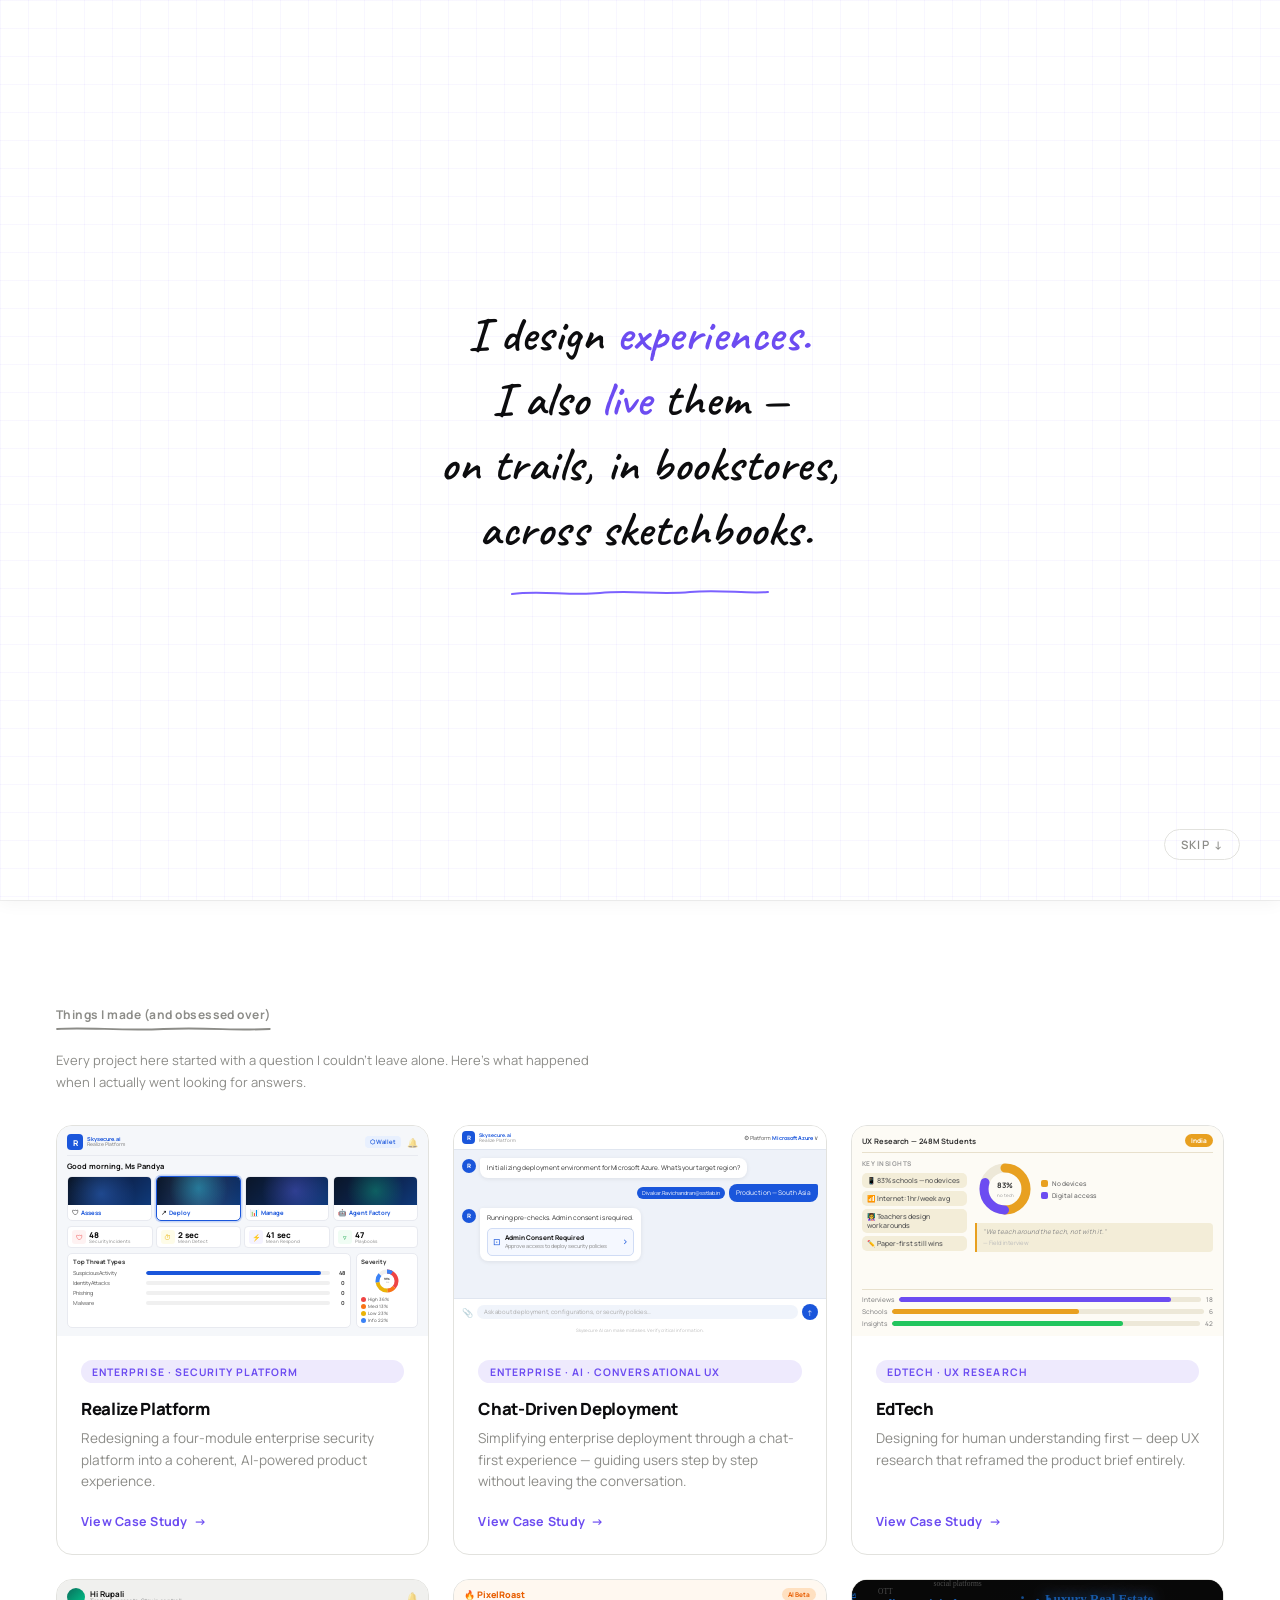
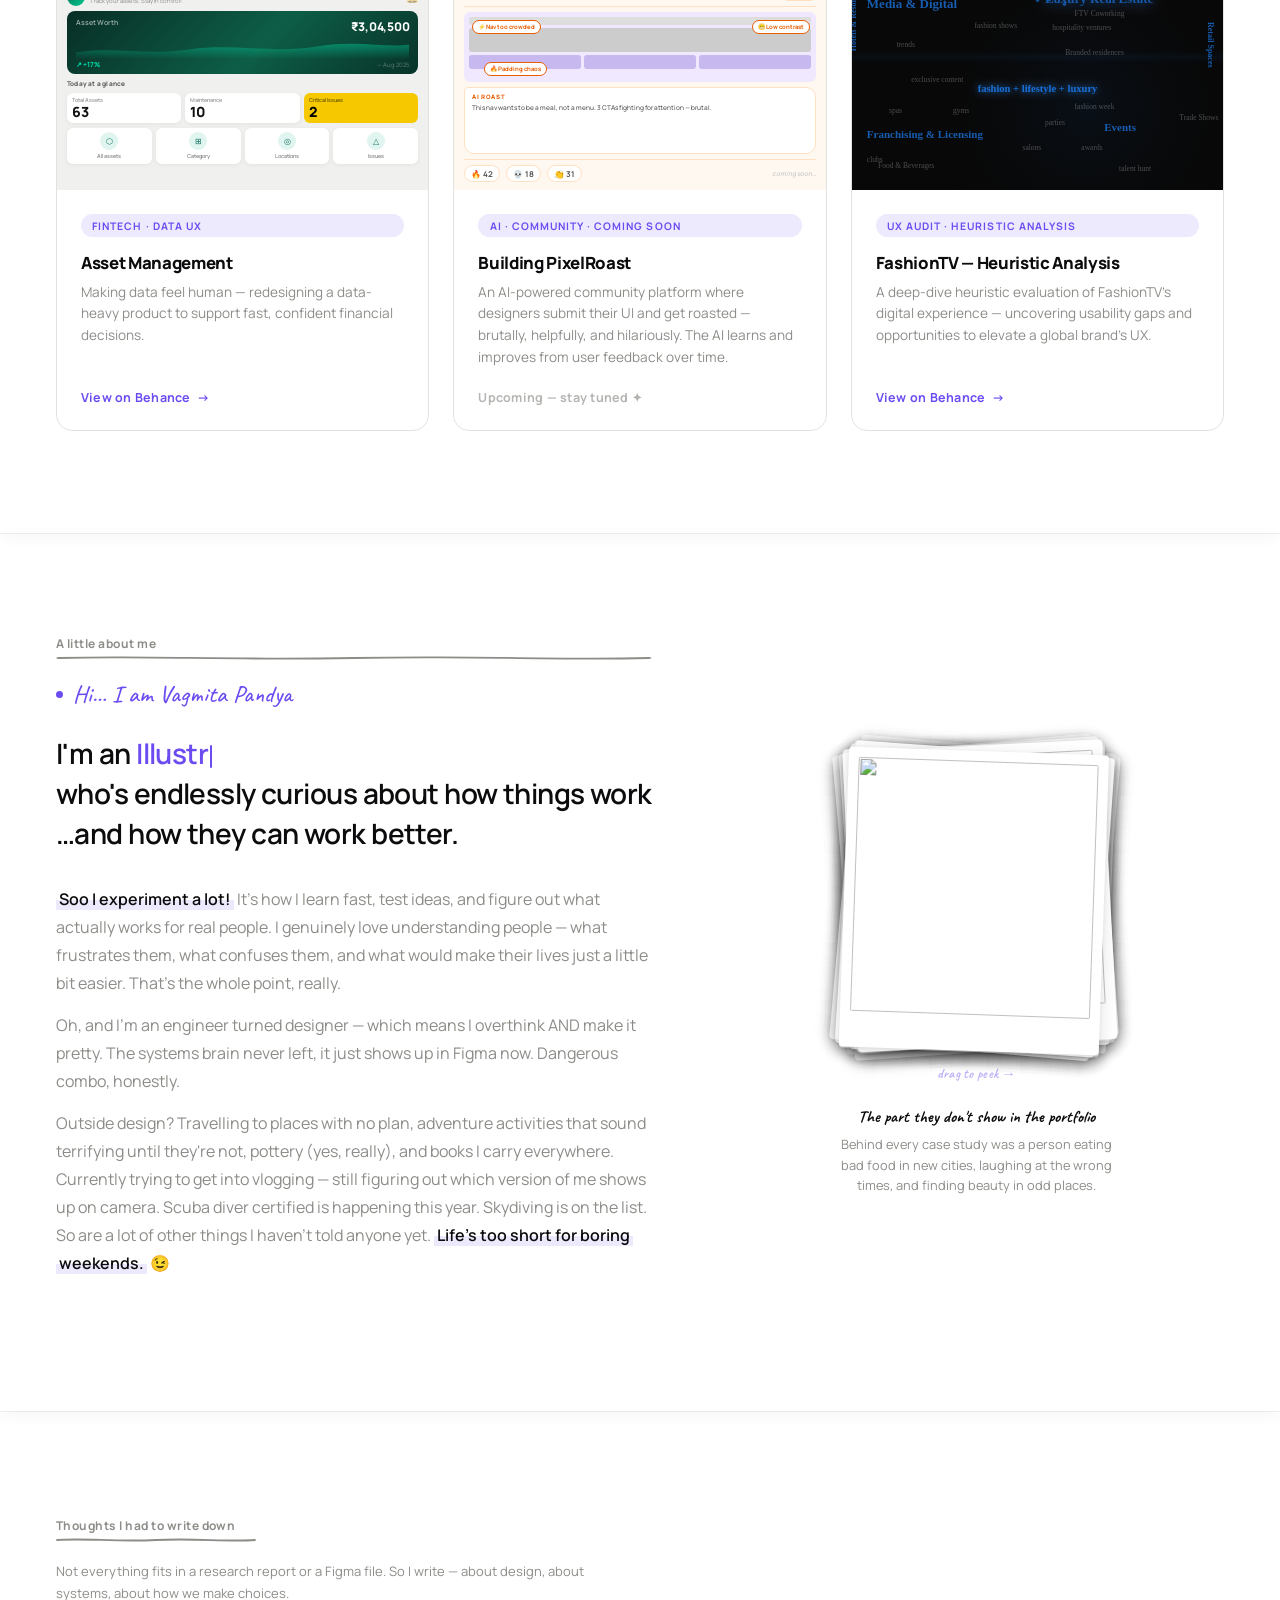
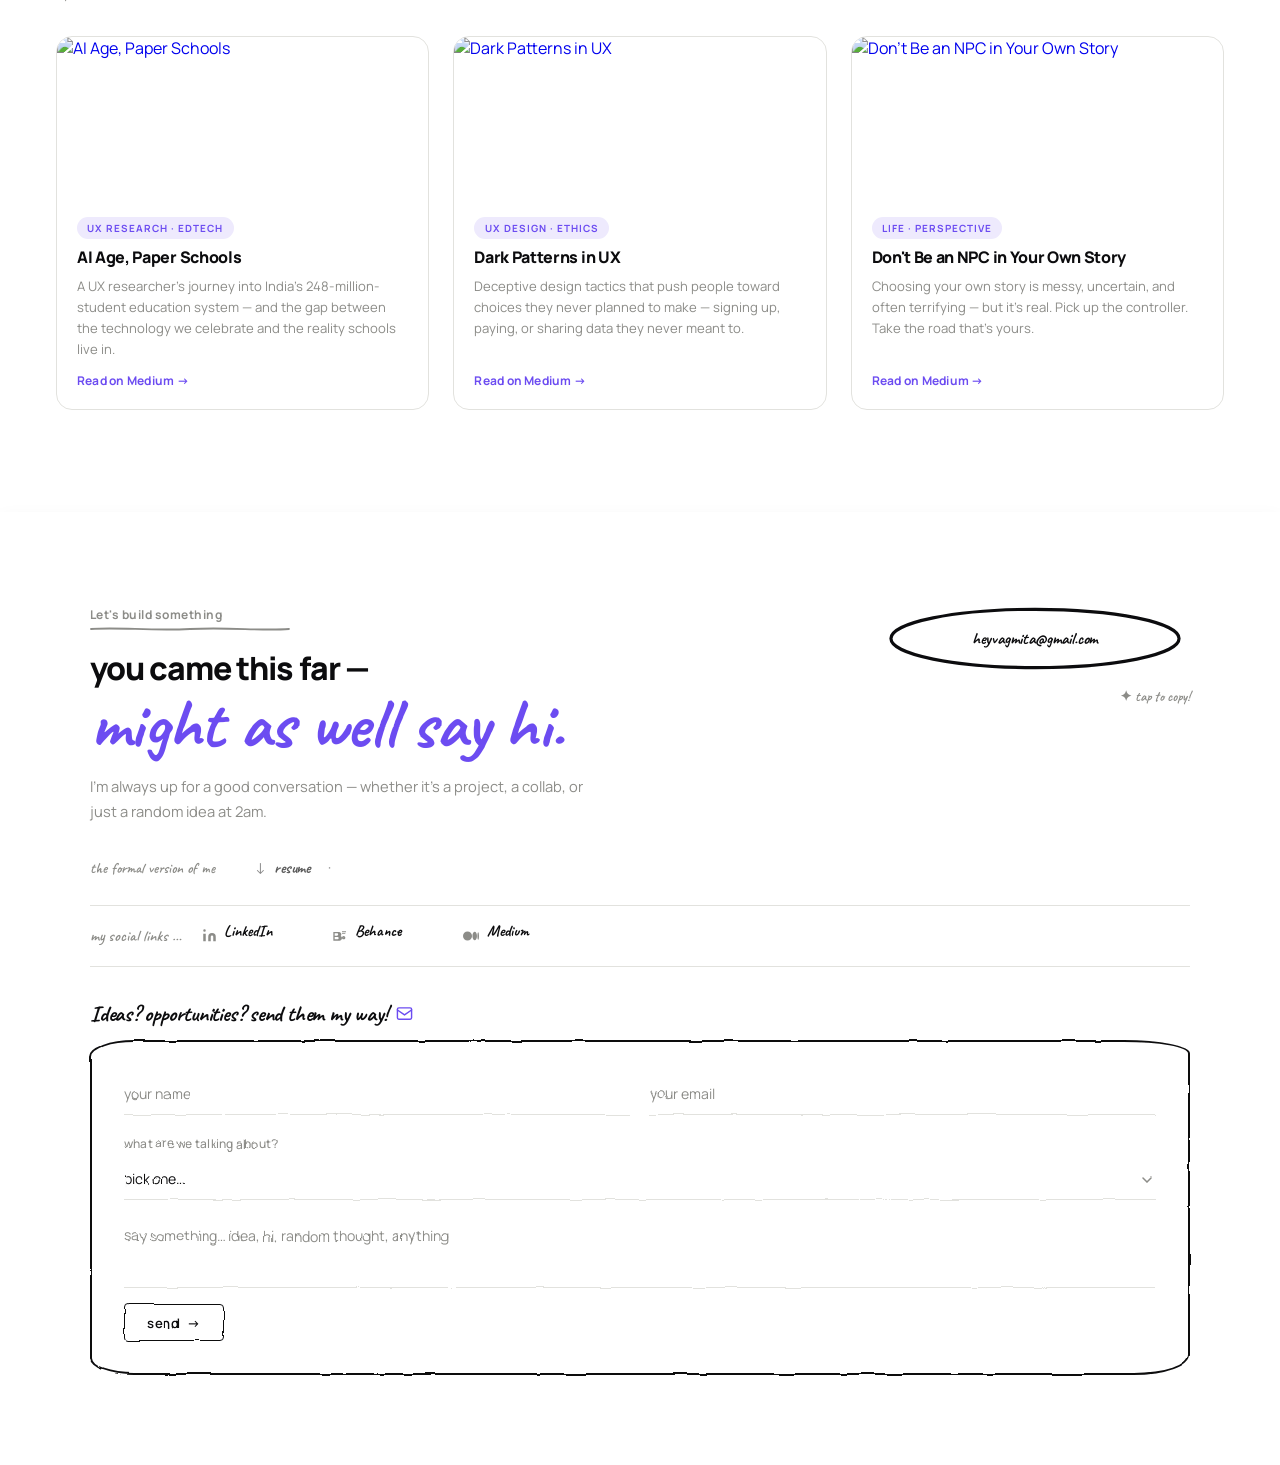
==== index.html @ 02af24e2 "Add files via upload" ====
<!DOCTYPE html>
<html lang="en">
<head>
<meta charset="UTF-8">
<meta name="viewport" content="width=device-width,initial-scale=1">
<meta name="description" content="Vagmita Pandya — AI Product Designer. 3+ years designing AI that humans actually trust.">
<title>Vagmita Pandya — AI Product Designer</title>
<link rel="preconnect" href="https://fonts.googleapis.com">
<link rel="preconnect" href="https://fonts.gstatic.com" crossorigin>
<link href="https://fonts.googleapis.com/css2?family=Manrope:wght@300;400;500;600;700;800&family=Caveat:wght@500;600;700&family=Plus+Jakarta+Sans:wght@600;700&display=swap" rel="stylesheet">
<link rel="stylesheet" href="casestudy.css">
<style>
*,*::before,*::after{box-sizing:border-box;margin:0;padding:0}
html{scroll-behavior:smooth;font-size:16px}
:root{
  --black:#0C0C0E;
  --white:#FFFFFF;
  --off:#F8F8F6;
  --off2:#F1F1EE;
  --border:#E2E2DE;
  --muted:#8C8C88;
  --violet:#6C4CF1;
  --violet2:#5A3DD8;
  --accent:#FF4D6D;
  --violet-soft:#EEEAFD;
  --violet-mid:rgba(108,76,241,.12);
  --green:#22C55E;
  --body:'Manrope',sans-serif;
  --hand:'Caveat',cursive;
  --logo:'Plus Jakarta Sans',sans-serif;
  --nav-h:56px;
}
body{
  font-family:var(--body);
  background:var(--white);
  color:var(--black);
  overflow-x:hidden;
  -webkit-font-smoothing:antialiased;
  position:relative;
}
/* allow canvas dots to show through page sections */
#page{background:transparent !important}


/* ── BACKGROUND LAYER 2: canvas dots ── */
#grid-canvas{
  position:fixed;inset:0;
  z-index:3;
  pointer-events:none;
  width:100vw;height:100vh;
}

/* ── STACKING ── */
#page,nav{
  position:relative;z-index:2;
}
nav{z-index:200}
#page{overflow:hidden;margin:0;padding:0}

/* ── PAGE VIEWS (SPA router) ── */
.page-view{display:none;margin:0;padding:0;overflow:hidden}
.page-view.active{display:block;margin:0;padding:0;overflow:hidden}


/* ── SECTION SEPARATION: soft shadow instead of lines ── */
#hero,#work,.ab-sec,#sayhi{
  box-shadow:0 1px 0 0 rgba(0,0,0,.06), 0 4px 16px 0 rgba(0,0,0,.04);
}

/* ── BACKGROUND GRID ── */
body::before{
  content:'';
  position:fixed;inset:0;
  z-index:0;pointer-events:none;
  background-image:
    linear-gradient(rgba(123,97,255,.05) 1px, transparent 1px),
    linear-gradient(90deg, rgba(123,97,255,.05) 1px, transparent 1px);
  background-size:28px 28px;
}

/* ── SCROLL FADE INS ── */
.fi{opacity:0;transform:translateY(20px);transition:opacity .5s ease,transform .5s ease}
.fi.vis{opacity:1;transform:translateY(0)}

/* ── PLAY ZONE ── */
.play-zone{
  position:absolute;
  top:clamp(1rem,2.5vw,2rem);
  right:clamp(1.25rem,5vw,3.5rem);
  z-index:5;
  display:flex;
  flex-direction:column;
  align-items:flex-end;
  gap:1rem;
}

/* "wanna play a game?" text trigger */
.play-text-btn{
  position:relative;
  display:inline-flex;align-items:center;justify-content:center;
  padding:.5rem 1rem;
  cursor:pointer;
  user-select:none;
  -webkit-tap-highlight-color:transparent;
}
.play-text-label{
  font-family:var(--hand);
  font-size:clamp(.95rem,1.6vw,1.1rem);
  font-weight:700;
  color:var(--muted);
  position:relative;z-index:1;
  transition:color .2s;
  white-space:nowrap;
}
.play-text-btn:hover .play-text-label{ color:var(--violet); }

/* SVG hand-drawn circle — draws in on hover */
.play-hd-circle{
  position:absolute;inset:0;
  width:100%;height:100%;
  pointer-events:none;overflow:visible;
}
.play-hd-path{
  fill:none;
  stroke:var(--violet);
  stroke-width:2.2;
  stroke-linecap:round;
  stroke-linejoin:round;
  stroke-dasharray:620;
  stroke-dashoffset:620;
  transition:stroke-dashoffset 0s;
}
.play-text-btn:hover .play-hd-path{
  stroke-dashoffset:0;
  transition:stroke-dashoffset .55s cubic-bezier(.4,0,.2,1);
}
.play-text-btn:active{ transform:scale(.97); }

/* instructions panel */
.play-instructions{
  display:none;
  background:rgba(255,255,255,.96);
  backdrop-filter:blur(10px);
  border:1.5px solid rgba(108,76,241,.18);
  border-radius:14px;
  padding:1rem 1.25rem;
  width:260px;
  box-shadow:0 8px 32px rgba(91,63,232,.1);
  animation:pi-in .3s cubic-bezier(.34,1.4,.64,1) both;
}
.play-instructions.pi-visible{ display:block; }
@keyframes pi-in{
  from{opacity:0;transform:translateY(-8px) scale(.96)}
  to{opacity:1;transform:translateY(0) scale(1)}
}
.pi-title{
  font-family:var(--hand);font-size:1.1rem;font-weight:700;
  color:var(--black);margin-bottom:.3rem;
}
.pi-sub{
  font-family:var(--body);font-size:.75rem;
  color:var(--muted);line-height:1.5;
  margin-bottom:.85rem;
}
.pi-steps{
  display:flex;flex-direction:column;
  gap:.55rem;
  margin-bottom:.75rem;
}
.pi-step{
  display:flex;align-items:flex-start;gap:.5rem;
  font-family:var(--body);font-size:.73rem;
  color:var(--muted);line-height:1.45;
}
.pi-step strong{ color:var(--black);font-weight:600; }
.pi-step-red .pi-step,
.pi-step-red{ color:#EF4444 !important; }
.pi-step-red strong{ color:#EF4444 !important; }
.pi-motto{
  font-family:var(--hand);font-size:.88rem;font-weight:600;
  color:var(--violet);border-top:1px solid var(--border);
  padding-top:.6rem;line-height:1.4;
}
.pi-icon{
  width:26px;height:26px;border-radius:6px;
  display:flex;align-items:center;justify-content:center;flex-shrink:0;
}
.pi-icon-violet{ background:var(--violet-soft);border:1px solid rgba(91,63,232,.2); }
.pi-icon-red{ background:#FEF2F2;border:1px solid rgba(239,68,68,.2); }

/* ── NAV ── */
nav{
  position:sticky;top:0;
  height:var(--nav-h);
  background:rgba(255,255,255,.94);
  backdrop-filter:blur(12px);
  -webkit-backdrop-filter:blur(12px);
  border-bottom:1px solid var(--border);
  display:flex;align-items:center;justify-content:space-between;
  padding:0 clamp(1.25rem,5vw,3.5rem);
  z-index:200;
}
.nav-logo{
  font-family:var(--logo);
  font-weight:700;font-size:.95rem;
  letter-spacing:-.02em;color:var(--black);
  cursor:pointer;overflow:hidden;white-space:nowrap;
  display:inline-flex;align-items:center;gap:0;
}
.nl-long{display:inline-flex}
.nl-long span,.nl-short span{display:inline-block;overflow:hidden;transition:max-width .7s cubic-bezier(.4,0,.2,1),opacity .6s ease}
.nl-short{display:inline-flex}
.nl-short span{max-width:0;opacity:0}
.nav-logo.collapsed .nl-long span{max-width:0;opacity:0}
.nav-logo.collapsed .nl-short span{max-width:20px;opacity:1}
.nav-links{display:flex;gap:2rem;list-style:none;align-items:center}
.nav-links li{position:relative}
.nav-links a{
  font-family:var(--hand);font-size:1.05rem;font-weight:600;
  color:var(--muted);cursor:pointer;
  transition:color .2s;text-decoration:none;
  display:inline-block;position:relative;
  padding-bottom:5px;
}
.nav-links a:hover{color:var(--black)}
/* hand-drawn underline */
.nav-links a .hd-line{
  position:absolute;
  left:-3px;bottom:-1px;
  width:calc(100% + 6px);height:10px;
  pointer-events:none;overflow:visible;
}
.nav-links a .hd-line path{
  fill:none;stroke:var(--violet);stroke-width:2;
  stroke-linecap:round;stroke-linejoin:round;
  stroke-dasharray:200;stroke-dashoffset:200;
  transition:stroke-dashoffset .4s cubic-bezier(.4,0,.2,1);
}
.nav-links a:hover .hd-line path{stroke-dashoffset:0}
/* Say hi pill */
/* LinkedIn nav pill — keeps filled violet blob */

/* Say hi — plain nav link, same as My Work / About me */
.nav-cta{
  font-family:var(--hand) !important;
  background:none !important;
  color:var(--muted) !important;
  padding:0 !important;
  padding-bottom:5px !important;
  border-radius:0 !important;
  font-size:1.05rem !important;
  font-weight:600 !important;
  transition:color .2s !important;
  display:inline-block !important;
  text-decoration:none !important;
  border:none !important;
  box-shadow:none !important;
  filter:none !important;
  cursor:pointer;
  position:relative;
}
.nav-cta:hover{
  background:none !important;
  color:var(--black) !important;
  transform:none !important;
  box-shadow:none !important;
  border:none !important;
}
/* restore hand-drawn underline on hover for Say hi */
.nav-cta .hd-line{
  display:block !important;
  position:absolute;
  left:-3px;bottom:-1px;
  width:calc(100% + 6px);height:10px;
  pointer-events:none;overflow:visible;
}
.nav-cta .hd-line path{
  fill:none;stroke:var(--violet);stroke-width:2;
  stroke-linecap:round;stroke-linejoin:round;
  stroke-dasharray:200;stroke-dashoffset:200;
  transition:stroke-dashoffset .4s cubic-bezier(.4,0,.2,1);
}
.nav-cta:hover .hd-line path{ stroke-dashoffset:0; }
.nav-cta::after,.nav-cta::before{display:none !important}

/* ── SHARED SECTION ── */
.sec{padding:clamp(4rem,8vw,6.5rem) clamp(1.25rem,5vw,3.5rem)}
.sec-label{
  font-size:.68rem;font-weight:600;
  letter-spacing:.16em;text-transform:uppercase;
  color:var(--muted);margin-bottom:2.5rem;
  display:flex;align-items:center;gap:.75rem;
}
.sec-label::before{content:'—';color:var(--violet)}

/* ════════════════════════════════════════
   HOME VIEW
════════════════════════════════════════ */

/* ── HERO ── */
#hero{
  min-height:calc(100vh - var(--nav-h));
  display:flex;flex-direction:column;justify-content:center;
  padding:clamp(3rem,6vw,5rem) clamp(1.25rem,5vw,3.5rem);
}
.hero-label{
  font-size:.7rem;font-weight:600;
  letter-spacing:.18em;text-transform:uppercase;
  color:var(--violet);margin-bottom:2rem;
  display:flex;align-items:center;gap:.6rem;
}
.hero-label::before{content:'';width:6px;height:6px;border-radius:50%;background:var(--violet);animation:blink 2.5s ease-in-out infinite}
.hero-h{
  font-family:var(--body);font-weight:800;
  font-size:clamp(3rem,9vw,8.5rem);
  line-height:.92;letter-spacing:-.04em;
  color:var(--black);max-width:1000px;
  margin-bottom:1rem;
}
.hero-hand{
  display:block;
  font-family:var(--hand);font-weight:700;
  font-size:clamp(2.5rem,7vw,6.5rem);
  color:var(--violet);
  line-height:1.1;letter-spacing:-.01em;
  margin-bottom:2rem;
}
.hero-body{
  font-size:clamp(.95rem,1.5vw,1.1rem);
  color:var(--muted);max-width:520px;
  line-height:1.7;font-weight:400;margin-bottom:2.5rem;
}
.hero-actions{display:flex;gap:.85rem;flex-wrap:wrap}

/* ── HAND-DRAWN OVAL BUTTONS ── */
.btn-glass{
  position:relative;
  display:inline-flex;align-items:center;gap:.5rem;
  padding:.65rem 1.6rem;
  background:transparent;border:none;
  font-family:var(--hand);font-size:1rem;font-weight:600;
  color:var(--muted);
  cursor:pointer;text-decoration:none;
  transition:color .2s;
}
.btn-glass::before{ display:none; }
.btn-glass .hd-oval-svg{
  position:absolute;inset:0;width:100%;height:100%;
  overflow:visible;pointer-events:none;
}
.btn-glass .hd-oval-svg ellipse{
  fill:none;stroke:#c0bfbf;stroke-width:1.8;
  stroke-linecap:round;stroke-linejoin:round;
  transition:stroke .2s;
}
.btn-glass:hover{ color:var(--violet); }
.btn-glass:hover .hd-oval-svg ellipse{ stroke:var(--violet); }

.btn-solid{
  position:relative;
  display:inline-flex;align-items:center;gap:.5rem;
  padding:.75rem 2rem;
  background:transparent;border:none;
  font-family:var(--hand);font-size:1.05rem;font-weight:700;
  color:var(--white);
  cursor:pointer;text-decoration:none;
  transition:color .2s,transform .18s;
  filter:none;box-shadow:none;
}
.btn-solid .hd-oval-svg{
  position:absolute;inset:0;width:100%;height:100%;
  overflow:visible;pointer-events:none;
}
.btn-solid .hd-oval-svg ellipse.hd-fill{
  fill:var(--violet);stroke:none;transition:fill .18s;
}
.btn-solid .hd-oval-svg ellipse.hd-stroke{
  fill:none;stroke:var(--violet);stroke-width:2;
  stroke-linecap:round;stroke-linejoin:round;
  stroke-dasharray:1000;stroke-dashoffset:1000;
  animation:hd-btn-draw 1.1s cubic-bezier(.4,0,.2,1) .4s forwards;
  transition:stroke .18s;
}
@keyframes hd-btn-draw{ to{ stroke-dashoffset:0; } }
.btn-solid span{ position:relative;z-index:1; }
.btn-solid:hover{ transform:scale(1.04); }
.btn-solid:hover .hd-oval-svg ellipse.hd-fill{ fill:var(--violet2); }
.btn-solid:hover .hd-oval-svg ellipse.hd-stroke{ stroke:var(--violet2); }

/* nav filled pill */
.nav-li-pill{
  position:relative;
  font-family:var(--hand);
  background:transparent;
  color:var(--white) !important;
  padding:.5rem 1.3rem;
  font-size:1rem;font-weight:700;
  transition:transform .18s;
  display:inline-flex;align-items:center;gap:.35rem;
  text-decoration:none;border:none;
  box-shadow:none;filter:none;cursor:pointer;
}
.nav-li-pill .hd-oval-svg{
  position:absolute;inset:0;width:100%;height:100%;
  overflow:visible;pointer-events:none;
}
.nav-li-pill .hd-oval-svg ellipse.hd-fill{ fill:var(--violet);stroke:none;transition:fill .18s; }
.nav-li-pill .hd-oval-svg ellipse.hd-stroke{
  fill:none;stroke:var(--violet);stroke-width:2;
  stroke-linecap:round;stroke-linejoin:round;
  transition:stroke .18s;
}
.nav-li-pill span{ position:relative;z-index:1; }
.nav-li-pill:hover{ transform:scale(1.05);color:var(--white)!important; }
.nav-li-pill:hover .hd-oval-svg ellipse.hd-fill{ fill:var(--violet2); }
.nav-li-pill:hover .hd-oval-svg ellipse.hd-stroke{ stroke:var(--violet2); }

/* ── BRINGS STRIP ── */

/* ── SECTION HEADINGS ── */
.sec-heading{
  font-family:var(--body);
  font-size:12px;
  font-weight:700;
  color:var(--muted);
  letter-spacing:.04em;
  margin-bottom:18px;
  display:inline-flex;
  flex-direction:column;
  gap:3px;
}
.sec-sub{
  font-family:var(--body);
  font-size:13px;
  font-weight:400;
  color:var(--muted);
  line-height:1.65;
  max-width:560px;
  margin-top:0;
  margin-bottom:2rem;
}
.carousel-sub{
  padding:0 clamp(1.25rem,5vw,3.5rem);
  margin-bottom:1.25rem;
}
.sec-heading .sh-hd-line{
  display:block;
  width:100%;
  height:6px;
  overflow:visible;
}
.sec-heading .sh-hd-path{
  fill:none;
  stroke:var(--muted);
  stroke-width:1.8;
  stroke-linecap:round;
}

/* ── SECTION TITLE (Blogs, Say hi) ── */
.sec-title-main{
  font-family:var(--hand);font-weight:700;
  font-size:32px;
  color:var(--black);
  letter-spacing:-.01em;
  margin-bottom:.5rem;
}

/* ── WORK SECTION ── */
#work{}
.work-heading{
  font-family:var(--hand);font-weight:700;
  font-size:32px;
  color:var(--black);margin-bottom:2.5rem;
  letter-spacing:-.01em;
}
.cards-grid{
  display:grid;grid-template-columns:repeat(3,1fr);gap:1.5rem;
}
.card{cursor:default;
  background:var(--white);
  border:1px solid var(--border);
  border-radius:16px;
  overflow:hidden;cursor:pointer;
  transition:transform .3s ease,box-shadow .3s ease;
  position:relative;
  display:flex;flex-direction:column;
}
.card::before{
  content:'';position:absolute;
  top:0;left:0;right:0;height:3px;
  background:linear-gradient(90deg,var(--violet),rgba(108,76,241,.3));
  transform:scaleX(0);transform-origin:left;
  transition:transform .35s ease;z-index:2;
}
.card::after{
  content:'';position:absolute;inset:0;
  background:radial-gradient(circle at 50% 40%,rgba(91,63,232,.06),transparent 65%);
  opacity:0;transition:opacity .3s ease;pointer-events:none;z-index:1;
}
.card:hover{transform:translateY(-6px) scale(1.01);box-shadow:0 20px 60px rgba(108,76,241,.14)}
.card:hover::before{transform:scaleX(1)}
.card:hover::after{opacity:1}
.card-mockup{
  height:200px;background:var(--off);
  position:relative;overflow:hidden;
  transition:height .3s ease;
}
.card:hover .card-mockup{height:210px}
.card-mock-shimmer{
  position:absolute;inset:0;
  background:linear-gradient(135deg,var(--off) 0%,var(--off2) 50%,var(--off) 100%);
  display:flex;align-items:center;justify-content:center;
  flex-direction:column;gap:.75rem;
}
.card-mock-shimmer .mock-bar{
  height:8px;border-radius:4px;
  background:var(--border);
  transition:opacity .3s,transform .3s;
}
.card:hover .mock-bar{opacity:.7;transform:scaleX(1.04)}
.card-mock-glow{
  position:absolute;inset:0;
  display:flex;align-items:center;justify-content:center;
  opacity:0;transition:opacity .4s;
}
.card:hover .card-mock-glow{opacity:1}
.card-mock-glow::before{
  content:'';width:60px;height:60px;border-radius:50%;
  background:radial-gradient(circle,rgba(91,63,232,.2),transparent 70%);
  animation:glow-pulse 2s ease-in-out infinite;
}
@keyframes glow-pulse{0%,100%{transform:scale(1);opacity:.8}50%{transform:scale(1.4);opacity:.4}}
.card-body{padding:1.5rem;position:relative;z-index:2;display:flex;flex-direction:column;flex:1;}
.card-desc{
  font-size:.85rem;color:var(--muted);
  line-height:1.6;font-weight:400;margin-bottom:1.25rem;flex:1;
}
.card-tag{
  display:inline-flex;align-items:center;gap:.4rem;
  font-size:.65rem;font-weight:700;
  letter-spacing:.1em;text-transform:uppercase;
  color:var(--violet);background:var(--violet-soft);
  padding:.28rem .7rem;border-radius:100px;margin-bottom:.85rem;
}
.card-title{
  font-weight:800;font-size:1.05rem;
  letter-spacing:-.02em;color:var(--black);margin-bottom:.5rem;
  transition:color .2s;
}
.card:hover .card-title{color:var(--violet)}
.card-cta{
  display:flex;align-items:center;gap:.4rem;
  font-size:.78rem;font-weight:700;
  color:var(--violet);letter-spacing:.02em;
}
.card-cta .arrow{transition:transform .2s}
.card:hover .card-cta .arrow{transform:translateX(4px)}

/* ── THINK SECTION ── */

/* ── ABOUT ── */
@keyframes blink{0%,100%{opacity:1}50%{opacity:.25}}

/* ── FOOTER ── */

/* ════════════════════════════════════════
   CASE STUDY SHARED
════════════════════════════════════════ */
.cs-hero{
  padding:clamp(3rem,6vw,5rem) clamp(1.25rem,5vw,3.5rem);
  border-bottom:1px solid var(--border);
}
.cs-label-row{
  display:flex;align-items:center;gap:1rem;flex-wrap:wrap;
  margin-bottom:1.5rem;
}
.cs-num{font-family:var(--body);font-size:.68rem;font-weight:700;letter-spacing:.18em;text-transform:uppercase;color:var(--violet)}
.cs-meta-pills{display:flex;gap:.5rem;flex-wrap:wrap}
.cs-pill{
  font-size:.65rem;font-weight:600;letter-spacing:.06em;
  padding:.28rem .7rem;border:1px solid var(--border);border-radius:100px;
  color:var(--muted);background:var(--off);
}
.cs-title{
  font-weight:800;font-size:clamp(2.2rem,6vw,5.5rem);
  letter-spacing:-.04em;line-height:.92;
  color:var(--black);margin-bottom:1.25rem;
}
.cs-subtitle{
  font-size:clamp(.95rem,1.5vw,1.1rem);
  color:var(--muted);max-width:600px;line-height:1.65;font-weight:400;
}

/* cs mockup area */
.cs-mockup-wrap{
  background:var(--off);
  border-bottom:1px solid var(--border);
  padding:3rem clamp(1.25rem,5vw,3.5rem);
  display:flex;align-items:center;justify-content:center;
  min-height:420px;
}
.cs-mock-shimmer{
  width:100%;max-width:860px;
  border:1px solid var(--border);border-radius:12px;
  overflow:hidden;background:var(--white);
}

/* ── RESPONSIVE ── */
@media(max-width:900px){
  .cards-grid{grid-template-columns:repeat(2,1fr)}
}
@keyframes toast-in{
  from{opacity:0;transform:translateX(-50%) translateY(8px)}
  to{opacity:1;transform:translateX(-50%) translateY(0)}
}
@media(max-width:640px){
  .cards-grid{grid-template-columns:1fr}
}
/* ── ABOUT SECTION ── */
.ab-sec{}
.ab-greeting{font-family:var(--hand);font-size:24px;font-weight:500;color:var(--violet);margin-bottom:24px;display:flex;align-items:center;gap:.6rem}
.ab-dot{width:7px;height:7px;border-radius:50%;background:var(--violet);flex-shrink:0;animation:blink 2.5s ease-in-out infinite}
.ab-h1{font-family:var(--body);font-weight:600;font-size:28px;line-height:calc(28px + 12px);letter-spacing:-.02em;color:var(--black);margin-bottom:32px;max-width:820px}
.ab-h1-line{white-space:nowrap;display:block;}
.ab-h1-row{display:block;}
.ab-typing{color:var(--violet)}
.ab-cursor{display:inline-block;width:2px;height:.82em;background:var(--violet);margin-left:2px;vertical-align:middle;border-radius:1px;animation:ab-blink .7s step-end infinite}
@keyframes ab-blink{0%,100%{opacity:1}50%{opacity:0}}
.ab-body{display:flex;flex-direction:column;gap:.85rem;max-width:620px;margin-bottom:2rem}
.ab-body p{font-size:clamp(.92rem,1.4vw,1rem);color:var(--muted);line-height:1.75;font-weight:400}
.ab-mark{background:linear-gradient(transparent 55%,var(--violet-mid) 55%);color:var(--black);font-weight:600;padding:0 3px;-webkit-box-decoration-break:clone;box-decoration-break:clone}
.ab-note{font-family:var(--hand);font-size:1.05rem;font-weight:600;color:var(--muted);display:flex;align-items:center;gap:.5rem}
.ab-arrow{display:inline-block;animation:ab-bob 1s ease-in-out infinite}
@keyframes ab-bob{0%,100%{transform:translateY(0)}50%{transform:translateY(5px)}}
@media(max-width:640px){.ab-h1-line{white-space:normal;}}
/* ── ABOUT SPLIT LAYOUT ── */
.ab-split{
  display:grid;
  grid-template-columns:1fr 1fr;
  gap:clamp(3rem,6vw,7rem);
  align-items:center;
}
.ab-split-left{ display:flex;flex-direction:column; }
.ab-split-right{
  display:flex;flex-direction:column;
  align-items:center;
  gap:1.5rem;
}

/* ── PHOTO STACK ── */
.ab-stack-wrap{
  position:relative;
  display:flex;flex-direction:column;
  align-items:center;
  gap:.75rem;
}
.ab-stack-wrap{
  position:relative;
  /* overflow:visible so dragged cards escape container */
  overflow:visible !important;
}
.ab-stack{
  position:relative;
  width:260px;
  height:300px;
  overflow:visible;
}
.ab-photo-card{
  position:absolute;inset:0;
  width:100%;height:100%;
  background:var(--white);
  border-radius:4px;
  padding:10px 10px 36px;
  box-shadow:0 4px 18px rgba(0,0,0,.12), 0 1px 4px rgba(0,0,0,.08);
  transform:rotate(var(--r)) translate(var(--ox),var(--oy));
  cursor:grab;
  user-select:none;
  -webkit-user-select:none;
  will-change:transform;
  touch-action:none;
  /* high z-index base so cards float above page content when dragged */
  z-index:10;
}
.ab-photo-card:hover{
  animation:ab-wiggle 2.5s ease-in-out .5s infinite;
}
@keyframes ab-wiggle{
  0%,80%,100%{transform:rotate(var(--r)) translate(var(--ox),var(--oy))}
  84%{transform:rotate(calc(var(--r) + 1.5deg)) translate(var(--ox),var(--oy))}
  88%{transform:rotate(calc(var(--r) - 1.5deg)) translate(var(--ox),var(--oy))}
  93%{transform:rotate(calc(var(--r) + .7deg)) translate(var(--ox),var(--oy))}
}
.ab-photo-card.is-dragging{
  animation:none !important;
  box-shadow:0 22px 56px rgba(114,75,250,.25), 0 8px 20px rgba(0,0,0,.14) !important;
  cursor:grabbing;
  z-index:9999 !important;
}
.ab-photo-card.reset{
  transition:transform .6s cubic-bezier(.34,1.3,.64,1) !important;
}
.ab-photo-ph{
  width:100%;
  height:100%;
  background:var(--off);
  border-radius:2px;
  display:flex;align-items:center;justify-content:center;
  font-size:2.5rem;
}
.ab-photo-card img{
  width:100%;height:100%;
  object-fit:cover;border-radius:2px;display:block;
}
.ab-drag-hint{
  font-family:var(--hand);font-size:.88rem;font-weight:600;
  color:var(--violet);
  opacity:0.45;
  letter-spacing:.02em;
  margin-top:.25rem;
  pointer-events:none;
  transition:opacity .3s;
}
.ab-stack-caption{
  text-align:center;
  max-width:280px;
}
.ab-stack-title{
  font-family:var(--hand);font-size:1.05rem;font-weight:700;
  color:var(--black);margin-bottom:.4rem;line-height:1.3;
}
.ab-stack-sub{
  font-size:.8rem;color:var(--muted);line-height:1.6;font-weight:400;
}

@media(max-width:860px){
  .ab-split{grid-template-columns:1fr;gap:2.5rem}
  .ab-stack{width:220px;height:260px}
}

.ab-ph{width:100%;height:clamp(138px,17vw,195px);background:var(--off);border-radius:2px;display:flex;align-items:center;justify-content:center;font-size:2rem}
.ab-card img.ab-loaded{width:100%;height:clamp(138px,17vw,195px);object-fit:cover;border-radius:2px;display:block}
.ab-caption{font-family:var(--hand);font-size:.95rem;font-weight:600;color:var(--muted);text-align:center;margin-top:8px}
.ab-modal{display:none;position:fixed;inset:0;z-index:9999;background:rgba(12,12,14,.82);justify-content:center;align-items:center;padding:1.5rem}
.ab-modal.ab-open{display:flex}
.ab-modal-inner{position:relative;max-width:min(90vw,720px);width:100%;animation:ab-pop .32s cubic-bezier(.34,1.4,.64,1) both}
@keyframes ab-pop{from{opacity:0;transform:scale(.86)}to{opacity:1;transform:scale(1)}}
.ab-modal-img{width:100%;border-radius:12px;display:block;max-height:82vh;object-fit:contain;border:1px solid var(--border)}
.ab-modal-close{position:absolute;top:-14px;right:-14px;width:34px;height:34px;border-radius:50%;background:var(--white);border:1px solid var(--border);cursor:pointer;display:flex;align-items:center;justify-content:center;font-size:13px;font-weight:700;color:var(--muted);transition:color .15s,border-color .15s}
.ab-modal-close:hover{color:var(--black);border-color:var(--black)}
@media(max-width:640px){.ab-h1{font-size:1.7rem}.ab-card{width:148px}.ab-ph,.ab-card img.ab-loaded{height:128px}}
</style>

</script><style>
/* ══════════════════════════════════
   SAY HI SECTION — 3-row layout
══════════════════════════════════ */
.sh-sec{
  padding:clamp(3.5rem,7vw,6rem) clamp(1.25rem,5vw,3.5rem);
  background:transparent;
  position:relative;
}
.sh-sec .sec-label{color:var(--muted);margin-bottom:1.25rem}
.sh-sec .sec-label::before{color:var(--violet)}

/* shared max-width container for all rows */
.sh-row1,.sh-row2,.sh-row3{
  max-width:1100px;
  margin:0 auto;
}

/* ── ROW 1: heading left | email right ── */
.sh-row1{
  display:grid;
  grid-template-columns:1fr 1fr;
  gap:clamp(3rem,7vw,8rem);
  align-items:start;
  margin-bottom:16px;
}
.sh-row1-left{}
.sh-row1-right{
  display:flex;flex-direction:column;
  align-items:flex-end;
  justify-content:flex-start;
  gap:.5rem;
  padding-top:0;
}
.sh-title{
  font-family:var(--body);font-weight:800;
  font-size:2rem;
  line-height:1.15;letter-spacing:-.03em;
  color:var(--black);margin:0 0 .4rem;
}
.sh-title-line{ display:block;white-space:nowrap; }
.sh-hand{
  display:block;
  font-family:var(--hand);font-weight:700;
  font-size:clamp(2.4rem,5.5vw,4.8rem);
  color:var(--violet);letter-spacing:-.01em;line-height:1.05;
}
.sh-hand-line{ white-space:nowrap; }
.sh-sub{
  font-size:.92rem;color:var(--muted);
  line-height:1.65;margin:.85rem 0 0;font-weight:400;
}

/* tap copy */
.sh-tap-copy{
  font-family:var(--hand);font-size:.9rem;font-weight:600;
  color:var(--muted);margin-top:.25rem;
  text-align:center;
  transition:color .2s;
}
#shCopyLabel.copied{ color:var(--violet); }
.sh-resume-row{
  display:flex;align-items:center;gap:1rem;
  margin-top:24px;flex-wrap:wrap;
}
.sh-resume-pre{
  font-family:var(--hand);font-size:.95rem;font-weight:600;
  color:var(--muted);margin:0;
}
.sh-social-wrap{
  display:flex;align-items:center;gap:1.25rem;flex-wrap:wrap;
}
/* inline resume link in row2 */
.sh-resume-inline{
  font-family:var(--hand);font-size:.95rem;font-weight:700;
  color:var(--violet);text-decoration:none;
  transition:color .2s;
}
.sh-resume-inline:hover{ color:var(--violet2); }

/* ── ROW 2: socials left | resume right ── */
.sh-row2{
  display:flex;
  padding:16px 0;
  border-top:1px solid var(--border);
  border-bottom:1px solid var(--border);
  margin-bottom:32px;
}
.sh-row2-left{
  display:flex;flex-direction:column;
  gap:.85rem;
}
.sh-social-hint{
  font-family:var(--hand);font-size:1rem;font-weight:600;
  color:var(--muted);margin:0;white-space:nowrap;
}
.sh-social-row{
  display:flex;flex-direction:row;
  gap:1.75rem;flex-wrap:wrap;
  align-items:center;
}
.sh-social-link{
  display:inline-flex;align-items:center;gap:.45rem;
  text-decoration:none;color:var(--black);
}
.sh-social-icon{
  flex-shrink:0;color:var(--muted);
  transition:color .2s;
}
.sh-social-link:hover .sh-social-icon{ color:var(--violet); }
.sh-social-text{
  font-family:var(--hand);font-size:1rem;font-weight:700;
  color:var(--black);position:relative;
  display:inline-flex;flex-direction:column;line-height:1.2;
  transition:color .2s;
}
.sh-social-link:hover .sh-social-text{ color:var(--violet); }
.sh-uline{
  display:block;width:100%;height:8px;
  margin-top:1px;overflow:visible;
}
.sh-uline-path{
  stroke-dasharray:100;stroke-dashoffset:100;
  transition:stroke-dashoffset 0s;
}
.sh-social-link:hover .sh-uline-path{
  stroke-dashoffset:0;
  transition:stroke-dashoffset .38s cubic-bezier(.4,0,.2,1);
}

/* resume row */
.sh-row2-right{ display:none; }

/* ── ROW 3: full-width form ── */
.sh-row3{
  display:flex;flex-direction:column;
  gap:.75rem;
}
.sh-form-hint{
  font-family:var(--hand);
  font-size:clamp(1.1rem,2.2vw,1.4rem);font-weight:700;
  color:var(--black);letter-spacing:-.01em;
  display:flex;align-items:center;gap:.5rem;
}
.sh-mail-icon{ color:var(--violet);flex-shrink:0; }
.sh-box{
  background:var(--white);
  padding:clamp(1.25rem,2.5vw,2rem);
  width:100%;
  border:2.5px solid var(--black);
  border-radius:4% 6% 5% 4% / 5% 4% 6% 5%;
  filter:url(#wobbly);
  transition:transform .3s ease;
}
.sh-box:hover{transform:rotate(-0.2deg)}
/* two-col name+email row */
.sh-fields-row{
  display:grid;grid-template-columns:1fr 1fr;
  gap:1.25rem;
  margin-bottom:1rem;
}
.sh-field{
  margin-bottom:1rem;
  display:flex;flex-direction:column;
}
.sh-field:last-of-type{ margin-bottom:.25rem; }
.sh-field-half{ margin-bottom:0; }
.sh-label{
  display:block;
  font-family:var(--body);font-size:.75rem;font-weight:500;
  color:var(--muted);margin-bottom:.4rem;
  letter-spacing:.02em;
}
.sh-input{
  width:100%;border:none;
  border-bottom:1.5px solid var(--border);
  padding:.6rem 0;
  font-family:var(--body);font-size:.88rem;
  font-weight:400;color:var(--black);background:transparent;
  outline:none;transition:border-color .2s;box-sizing:border-box;
  line-height:1.5;
}
.sh-input:focus{ border-bottom-color:var(--violet); }
.sh-input::placeholder{
  color:var(--muted);
  font-family:var(--body);font-size:.88rem;font-weight:400;
}
.sh-select{
  appearance:none;-webkit-appearance:none;cursor:pointer;
  background-image:url("data:image/svg+xml,%3Csvg width='10' height='6' viewBox='0 0 10 6' fill='none' xmlns='http://www.w3.org/2000/svg'%3E%3Cpath d='M1 1l4 4 4-4' stroke='%238C8C88' stroke-width='1.5' stroke-linecap='round'/%3E%3C/svg%3E");
  background-repeat:no-repeat;background-position:right 4px center;
  padding-right:24px;
}
.sh-textarea{
  resize:none;
  height:72px;
  display:block;
  padding-top:.6rem;
  padding-bottom:.6rem;
  line-height:1.55;
}
/* send — original white bg + black border style */
.sh-send{
  display:inline-flex;align-items:center;gap:.45rem;
  margin-top:.75rem;padding:.55rem 1.4rem;
  background:var(--white);color:var(--black);
  border:1.5px solid var(--black);border-radius:4px;
  font-family:var(--body);font-size:.82rem;font-weight:600;
  letter-spacing:.03em;cursor:pointer;
  transition:background .15s,color .15s;
  filter:none;box-shadow:none;
}
.sh-send:hover{ background:var(--black);color:var(--white); }
.sh-send-arrow{ display:inline-block;transition:transform .2s; }
.sh-send:hover .sh-send-arrow{ transform:translateX(3px); }

/* ══════════════════════════════════
   EMAIL BLOB + RESUME PILL STYLES
══════════════════════════════════ */
.hd-email-pill{
  position:relative;
  display:inline-flex;align-items:center;justify-content:center;
  cursor:pointer;user-select:none;
  -webkit-tap-highlight-color:transparent;
  padding:0;width:fit-content;
}
.hd-blob-svg{
  width:clamp(220px,36vw,310px);
  height:auto;display:block;overflow:visible;
}
.hd-blob-fill{
  fill:var(--white);
  transition:fill .22s ease;
}
.hd-blob-grid{ transition:opacity .22s ease; }
.hd-blob-stroke{
  fill:none;stroke:var(--black);
  stroke-width:3.5;stroke-linecap:round;stroke-linejoin:round;
  transition:stroke .22s ease;
}
.hd-blob-label{
  position:absolute;
  font-family:var(--hand);
  font-size:clamp(.85rem,1.8vw,1.05rem);
  font-weight:700;color:var(--black);
  letter-spacing:-.01em;pointer-events:none;
  transition:color .22s ease;white-space:nowrap;
}
.hd-draw-circle{
  stroke-dasharray: 1000;
  stroke-dashoffset: 1000;
  animation: hd-draw 1.4s cubic-bezier(.4,0,.2,1) .3s forwards;
  transition: stroke .22s ease;
  stroke-linecap: round;
  stroke-linejoin: round;
}
@keyframes hd-draw{ to{ stroke-dashoffset: 0; } }
.hd-email-pill:hover .hd-blob-fill{ fill:var(--violet); }
.hd-email-pill:hover .hd-draw-circle{ stroke:var(--violet); }
.hd-email-pill:hover .hd-blob-label{ color:var(--white); }
.hd-email-pill:active{ transform:scale(.97); }

.hd-pill-wrap{
  position:relative;
  display:inline-flex;align-items:center;justify-content:center;
  gap:.5rem;padding:.65rem 1.5rem;
  cursor:pointer;text-decoration:none;
  width:fit-content;user-select:none;
  -webkit-tap-highlight-color:transparent;
}
.hd-circle{
  position:absolute;inset:0;
  width:100%;height:100%;
  pointer-events:none;overflow:visible;
}
.hd-fill-ellipse{
  fill:var(--violet);opacity:0;
  transition:opacity .22s ease;
}
.hd-fill-grey{ fill:#9E9E9E; }
.hd-ring{ stroke-dasharray:0 1000; transition:stroke-dasharray 0s; }
.hd-ring-grey{ stroke:#9E9E9E; }
.hd-pill-wrap.hd-drawn .hd-ring{
  stroke-dasharray:1000 0;
  transition:stroke-dasharray .5s cubic-bezier(.4,0,.2,1);
}
.hd-resume-pill:hover .hd-fill-ellipse{ opacity:1; }
.hd-label{
  font-family:var(--hand);font-size:1rem;font-weight:700;
  color:var(--black);position:relative;z-index:1;
  transition:color .2s;letter-spacing:-.01em;
}
.hd-label-grey{ color:#5a5a5a; }
.hd-resume-pill:hover .hd-label-grey{ color:var(--white); }
.hd-icon{
  position:relative;z-index:1;
  display:inline-flex;align-items:center;
  color:#888;font-size:.95rem;transition:color .2s;
}
.hd-icon-grey{ color:#888; }
.hd-resume-pill:hover .hd-icon-grey{ color:var(--white); }
.hd-pill-wrap:active{ transform:scale(.97); }

/* ══════════════════════════════════
   BLOGS SECTION
══════════════════════════════════ */
.blogs-sec{ background:transparent; }
.blogs-heading{
  font-family:var(--body);font-weight:800;
  font-size:2rem;
  color:var(--black);margin-bottom:2.5rem;
  letter-spacing:-.03em;
}
.blogs-grid{
  display:grid;
  grid-template-columns:repeat(3,1fr);
  gap:1.5rem;
}
.blog-card{
  background:var(--white);
  border:1px solid var(--border);
  border-radius:16px;
  overflow:hidden;
  text-decoration:none;
  display:flex;flex-direction:column;
  transition:transform .3s ease,box-shadow .3s ease;
  position:relative;
}
.blog-card::before{
  content:'';position:absolute;
  top:0;left:0;right:0;height:3px;
  background:linear-gradient(90deg,var(--violet),rgba(108,76,241,.2));
  transform:scaleX(0);transform-origin:left;
  transition:transform .35s ease;z-index:2;
}
.blog-card:hover{ transform:translateY(-6px);box-shadow:0 20px 50px rgba(108,76,241,.13); }
.blog-card:hover::before{ transform:scaleX(1); }
.blog-img{ height:160px;overflow:hidden;flex-shrink:0; }
.blog-img-photo{
  width:100%;height:100%;
  object-fit:cover;display:block;
}
.blog-img-placeholder{
  width:100%;height:100%;
  display:flex;align-items:center;justify-content:center;
}
.blog-img-1{ background:linear-gradient(135deg,#EEF2FF,#E0E7FF); }
.blog-img-2{ background:linear-gradient(135deg,#FDF2F8,#FCE7F3); }
.blog-img-3{ background:linear-gradient(135deg,#F0FDF4,#DCFCE7); }
.blog-body{
  padding:1.25rem;
  display:flex;flex-direction:column;
  gap:.5rem;flex:1;
}
.blog-tag{
  font-size:.62rem;font-weight:700;
  letter-spacing:.1em;text-transform:uppercase;
  color:var(--violet);background:var(--violet-soft);
  padding:.25rem .65rem;border-radius:100px;
  width:fit-content;
}
.blog-title{
  font-weight:800;font-size:1rem;
  letter-spacing:-.02em;color:var(--black);
  line-height:1.3;transition:color .2s;
}
.blog-card:hover .blog-title{ color:var(--violet); }
.blog-sub{
  font-size:.82rem;color:var(--muted);
  line-height:1.6;font-weight:400;flex:1;
}
.blog-read{
  font-size:.75rem;font-weight:700;
  color:var(--violet);letter-spacing:.02em;
  margin-top:.25rem;display:flex;align-items:center;gap:.3rem;
  transition:gap .2s;
}
.blog-card:hover .blog-read{ gap:.5rem; }
@media(max-width:900px){ .blogs-grid{ grid-template-columns:1fr 1fr; } }
@media(max-width:600px){ .blogs-grid{ grid-template-columns:1fr; } }

/* ── RESPONSIVE ── */
@media(max-width:860px){
  .sh-row1,.sh-row2{ grid-template-columns:1fr; gap:2rem; }
  .sh-row1-right{ align-items:flex-start; }
  .sh-title{ font-size:clamp(2rem,7vw,3.2rem); }
  .sh-hand{ font-size:clamp(2.2rem,8vw,3.5rem); }
  .sh-social-row{ gap:1.25rem; }
}
@media(max-width:540px){
  .sh-fields-row{ grid-template-columns:1fr; }
  .sh-social-row{ flex-direction:column; gap:.75rem; align-items:flex-start; }
  .hd-blob-svg{ width:100%; }
}

/* ══════════════════════════════════════
   CARD MOCKUP ILLUSTRATIONS
══════════════════════════════════════ */
.card-mockup{ height:210px; overflow:hidden; }

/* shared resets */
.cm-realize,.cm-chat,.cm-edtech,.cm-roast,.cm-fashion{
  width:100%;height:100%;display:flex;flex-direction:column;
  font-family:var(--body);box-sizing:border-box;
}

/* ── REALIZE PLATFORM ── */
.cm-realize{background:#f5f7fa;padding:8px 10px;gap:5px;}
/* nav */
.cm-rl-nav{display:flex;align-items:center;justify-content:space-between;padding-bottom:5px;border-bottom:1px solid #e8eaf0;flex-shrink:0;}
.cm-rl-logo-row{display:flex;align-items:center;gap:4px;}
.cm-rl-r-badge{width:16px;height:16px;background:#1a56db;border-radius:4px;display:flex;align-items:center;justify-content:center;font-size:8px;font-weight:900;color:#fff;flex-shrink:0;}
.cm-rl-brand-col{display:flex;flex-direction:column;}
.cm-rl-brand1{font-size:5.5px;color:#1a56db;font-weight:700;line-height:1;}
.cm-rl-brand2{font-size:5px;color:#888;font-weight:500;line-height:1.2;}
.cm-rl-nav-right{display:flex;align-items:center;gap:6px;}
.cm-rl-wallet{font-size:6px;color:#1a56db;font-weight:600;background:#e8f0fe;padding:2px 5px;border-radius:4px;}
.cm-rl-bell{font-size:9px;opacity:.5;}
/* greeting */
.cm-rl-greet{font-size:7.5px;font-weight:700;color:#111;flex-shrink:0;}
/* 4 module cards */
.cm-rl-modules-row{display:flex;gap:4px;flex-shrink:0;}
.cm-rl-mod-card{flex:1;background:#fff;border-radius:5px;overflow:hidden;border:1px solid #e8eaf0;transition:border-color .3s,box-shadow .3s;}
.cm-rl-mod-active-card{border-color:#1a56db!important;box-shadow:0 0 0 1.5px rgba(26,86,219,.2)!important;}
.cm-rl-mod-img{height:28px;background:linear-gradient(135deg,#0a1628 0%,#0d2654 60%,#0f3a7a 100%);position:relative;overflow:hidden;}
.cm-rl-mod-img::after{content:'';position:absolute;inset:0;background:radial-gradient(circle at 50% 60%,rgba(0,180,255,.25),transparent 70%);}
/* unique tints per module */
.cm-rl-img-assess::after{background:radial-gradient(circle at 40% 60%,rgba(59,130,246,.4),transparent 65%);}
.cm-rl-img-deploy::after{background:radial-gradient(circle at 50% 40%,rgba(34,211,238,.4),transparent 65%);}
.cm-rl-img-manage::after{background:radial-gradient(circle at 60% 50%,rgba(99,102,241,.4),transparent 65%);}
.cm-rl-img-agent::after{background:radial-gradient(circle at 50% 50%,rgba(16,185,129,.4),transparent 65%);}
/* animated shimmer on active module img */
.cm-rl-mod-active-card .cm-rl-mod-img::before{
  content:'';position:absolute;inset:0;
  background:linear-gradient(90deg,transparent 0%,rgba(255,255,255,.12) 50%,transparent 100%);
  animation:rl-shimmer 2s ease-in-out infinite;
}
@keyframes rl-shimmer{0%{transform:translateX(-100%)}100%{transform:translateX(200%)}}
.cm-rl-mod-label{display:flex;align-items:center;gap:2px;padding:3px 4px;}
.cm-rl-mod-icon{font-size:7px;}
.cm-rl-mod-name{font-size:6px;font-weight:700;color:#1a56db;}
/* ops metric strip */
.cm-rl-ops-row{display:flex;gap:3px;flex-shrink:0;}
.cm-rl-ops-card{flex:1;background:#fff;border-radius:4px;padding:3px 4px;border:1px solid #e8eaf0;display:flex;align-items:center;gap:3px;}
.cm-rl-ops-icon{width:14px;height:14px;border-radius:3px;display:flex;align-items:center;justify-content:center;font-size:7px;flex-shrink:0;}
.cm-rl-ops-red{background:#fef2f2;color:#ef4444;}
.cm-rl-ops-yellow{background:#fefce8;color:#eab308;}
.cm-rl-ops-purple{background:#f5f3ff;color:#7c3aed;}
.cm-rl-ops-green{background:#f0fdf4;color:#16a34a;}
.cm-rl-ops-body{display:flex;flex-direction:column;}
.cm-rl-ops-num{font-size:8px;font-weight:800;color:#111;line-height:1;}
.cm-rl-ops-lbl{font-size:4.5px;color:#999;font-weight:500;line-height:1.2;}
/* bottom: threats + donut */
.cm-rl-bottom{display:flex;gap:5px;flex:1;min-height:0;}
.cm-rl-threats{flex:1;background:#fff;border-radius:5px;padding:4px 5px;border:1px solid #e8eaf0;display:flex;flex-direction:column;gap:2px;}
.cm-rl-thr-title{font-size:6px;font-weight:700;color:#333;margin-bottom:1px;}
.cm-rl-thr-row{display:flex;align-items:center;gap:3px;}
.cm-rl-thr-name{font-size:5.5px;color:#555;width:70px;flex-shrink:0;}
.cm-rl-thr-bar{flex:1;height:4px;background:#f0f0f0;border-radius:2px;overflow:hidden;}
.cm-rl-thr-fill{height:100%;border-radius:2px;transition:width 1s cubic-bezier(.4,0,.2,1);}
.cm-rl-thr-blue{background:#1a56db;}
.cm-rl-thr-num{font-size:5.5px;font-weight:700;color:#333;width:12px;text-align:right;flex-shrink:0;}
/* donut */
.cm-rl-severity{width:62px;flex-shrink:0;background:#fff;border-radius:5px;padding:4px 4px;border:1px solid #e8eaf0;display:flex;flex-direction:column;align-items:center;gap:2px;}
.cm-rl-sev-title{font-size:6px;font-weight:700;color:#333;align-self:flex-start;}
.cm-rl-donut{width:44px;height:44px;}
.cm-rl-seg-red,.cm-rl-seg-orange,.cm-rl-seg-yellow,.cm-rl-seg-blue{animation:rl-seg-pulse 3s ease-in-out infinite alternate;}
.cm-rl-seg-orange{animation-delay:.5s;}
.cm-rl-seg-yellow{animation-delay:1s;}
.cm-rl-seg-blue{animation-delay:1.5s;}
@keyframes rl-seg-pulse{0%{opacity:.8}100%{opacity:1}}
.cm-rl-sev-legend{display:flex;flex-direction:column;gap:1px;width:100%;}
.cm-rl-leg{display:flex;align-items:center;gap:2px;font-size:4.5px;color:#666;font-weight:500;}
.cm-rl-leg-dot{width:5px;height:5px;border-radius:50%;flex-shrink:0;}

/* ── CHAT-DRIVEN DEPLOYMENT (Realize) ── */
.cm-chat{background:#eef2f9;gap:0;}
/* nav */
.cm-cd-nav{display:flex;align-items:center;justify-content:space-between;padding:5px 8px;background:#fff;border-bottom:1px solid #e0e6f0;flex-shrink:0;}
.cm-cd-nav-left{display:flex;align-items:center;gap:4px;}
.cm-cd-nav-brand{display:flex;flex-direction:column;line-height:1.1;}
.cm-cd-platform{font-size:5.5px;color:#555;}
/* messages area */
.cm-cd-msgs{flex:1;overflow:hidden;display:flex;flex-direction:column;gap:6px;padding:8px 8px 4px;position:relative;}
.cm-cd-stage{display:flex;flex-direction:column;gap:6px;transition:opacity .5s,transform .5s;}
.cm-cd-stage.cm-hidden{display:none;}
/* welcome screen */
.cm-cd-welcome{flex:1;display:flex;flex-direction:column;align-items:center;justify-content:center;text-align:center;padding:16px 8px;}
.cm-cd-welcome-title{font-size:9px;font-weight:700;color:#111;line-height:1.3;margin-bottom:4px;}
.cm-cd-blue{color:#1a56db;}
.cm-cd-welcome-sub{font-size:6px;color:#888;line-height:1.5;}
/* loading state */
.cm-cd-loading{display:flex;align-items:center;gap:6px;justify-content:center;padding:20px;}
.cm-cd-spinner{width:14px;height:14px;border:2px solid #dde6f5;border-top-color:#1a56db;border-radius:50%;animation:cd-spin 0.8s linear infinite;}
@keyframes cd-spin{to{transform:rotate(360deg)}}
.cm-cd-loading-txt{font-size:7px;color:#888;}
/* chat rows */
.cm-cd-row{display:flex;align-items:flex-start;gap:4px;}
.cm-cd-row-ai{align-self:flex-start;max-width:92%;}
.cm-cd-row-user{align-self:flex-end;flex-direction:row-reverse;gap:4px;}
.cm-cd-ai-dot{width:14px;height:14px;border-radius:50%;background:#1a56db;display:flex;align-items:center;justify-content:center;font-size:6px;font-weight:800;color:#fff;flex-shrink:0;margin-top:1px;}
.cm-cd-bubble{font-size:6.5px;line-height:1.5;color:#333;font-weight:400;}
.cm-cd-bubble-ai{background:#fff;border-radius:2px 8px 8px 8px;padding:5px 7px;box-shadow:0 1px 4px rgba(0,0,0,.08);}
.cm-cd-bubble-user{background:#1a56db;color:#fff;border-radius:8px 2px 8px 8px;padding:4px 7px;}
.cm-cd-user-pill{font-size:5.5px;color:#fff;background:#1a56db;padding:2px 5px;border-radius:100px;align-self:center;white-space:nowrap;}
/* admin consent card */
.cm-cd-consent-card{display:flex;align-items:center;gap:4px;margin-top:5px;background:#f5f8ff;border:1px solid #d0dcf5;border-radius:5px;padding:4px 5px;}
.cm-cd-consent-icon{font-size:9px;color:#1a56db;flex-shrink:0;}
.cm-cd-consent-text{display:flex;flex-direction:column;flex:1;}
.cm-cd-consent-title{font-size:6.5px;font-weight:700;color:#111;}
.cm-cd-consent-sub{font-size:5.5px;color:#888;}
.cm-cd-consent-arrow{font-size:10px;color:#1a56db;flex-shrink:0;}
/* ready card */
.cm-cd-ready-card{padding:5px 7px!important;}
.cm-cd-ready-title{font-size:7px;font-weight:800;color:#111;margin-bottom:4px;}
.cm-cd-checklist{display:flex;flex-direction:column;gap:2px;margin-bottom:5px;}
.cm-cd-chk-row{display:flex;align-items:center;justify-content:space-between;background:#f5f7fa;border-radius:4px;padding:2px 5px;}
.cm-cd-chk-label{font-size:6px;color:#555;font-weight:500;}
.cm-cd-done-badge{font-size:5.5px;font-weight:700;color:#16a34a;background:#f0fdf4;padding:1px 4px;border-radius:3px;}
.cm-cd-done-run{color:#f97316!important;background:#fff7ed!important;animation:cd-blink .8s ease-in-out infinite alternate;}
@keyframes cd-blink{from{opacity:.5}to{opacity:1}}
.cm-cd-deploy-btn{background:#1a56db;color:#fff;font-size:6.5px;font-weight:700;padding:4px 8px;border-radius:5px;text-align:center;animation:cd-btn-pulse 2s ease-in-out infinite;}
@keyframes cd-btn-pulse{0%,100%{box-shadow:0 0 0 0 rgba(26,86,219,.4)}50%{box-shadow:0 0 0 4px rgba(26,86,219,0)}}
.cm-cd-goto-btn{background:#16a34a;color:#fff;font-size:6.5px;font-weight:700;padding:4px 8px;border-radius:5px;text-align:center;}
/* input row */
.cm-cd-input-row{display:flex;align-items:center;gap:4px;padding:5px 8px;background:#fff;border-top:1px solid #e0e6f0;flex-shrink:0;}
.cm-cd-attach{font-size:9px;opacity:.5;flex-shrink:0;}
.cm-cd-input{flex:1;font-size:6px;color:#aaa;background:#f0f4fb;border-radius:20px;padding:3px 7px;}
.cm-cd-send{width:16px;height:16px;border-radius:50%;background:#1a56db;color:#fff;display:flex;align-items:center;justify-content:center;font-size:8px;flex-shrink:0;animation:cm-send-pulse 2s ease-in-out infinite;}
@keyframes cm-send-pulse{0%,100%{box-shadow:0 0 0 0 rgba(26,86,219,.5)}50%{box-shadow:0 0 0 4px rgba(26,86,219,0)}}
.cm-cd-disclaimer{font-size:4.5px;color:#bbb;text-align:center;padding:2px 0 3px;flex-shrink:0;background:#fff;}

/* ── EDTECH ── */
.cm-edtech{background:#fdfbf5;padding:8px 10px;gap:6px;}
.cm-ed-header{display:flex;align-items:center;justify-content:space-between;border-bottom:1px solid #e8e0cc;padding-bottom:5px;flex-shrink:0;}
.cm-ed-title{font-size:7.5px;font-weight:700;color:#333;}
.cm-ed-badge{font-size:6.5px;font-weight:700;background:#e8a020;color:#fff;padding:2px 6px;border-radius:100px;}
.cm-ed-body{display:flex;gap:8px;flex:1;min-height:0;}
.cm-ed-left{width:105px;flex-shrink:0;display:flex;flex-direction:column;gap:3px;}
.cm-ed-insight-lbl{font-size:6.5px;color:#999;font-weight:700;text-transform:uppercase;letter-spacing:.08em;margin-bottom:2px;}
.cm-ed-insight{font-size:7px;color:#555;font-weight:500;padding:3px 5px;border-radius:5px;background:#f3edd8;transition:opacity .5s,transform .5s;}
.cm-ed-insight.cm-hidden{opacity:0;transform:translateX(-8px);}
.cm-ed-right{flex:1;display:flex;flex-direction:column;gap:4px;}
.cm-ed-donut-wrap{display:flex;align-items:center;gap:6px;}
.cm-ed-donut{width:60px;height:60px;flex-shrink:0;}
.cm-ed-arc1,.cm-ed-arc2{transition:stroke-dasharray 1.4s cubic-bezier(.4,0,.2,1);}
.cm-ed-legend{display:flex;flex-direction:column;gap:3px;}
.cm-ed-leg-row{display:flex;align-items:center;gap:4px;font-size:6.5px;color:#666;font-weight:500;}
.cm-ed-leg-dot{width:7px;height:7px;border-radius:2px;flex-shrink:0;}
.cm-ed-quote{font-size:6.5px;color:#888;font-style:italic;line-height:1.5;padding:4px 6px;background:#f3edd8;border-left:2px solid #e8a020;border-radius:0 4px 4px 0;transition:opacity .6s;}
.cm-ed-quote.cm-hidden{opacity:0;}
.cm-ed-quote-src{display:block;font-size:6px;color:#bbb;font-style:normal;margin-top:2px;}
.cm-ed-progress-strip{display:flex;flex-direction:column;gap:3px;border-top:1px solid #e8e0cc;padding-top:5px;flex-shrink:0;}
.cm-ed-prog-item{display:flex;align-items:center;gap:5px;font-size:6.5px;color:#888;font-weight:500;}
.cm-ed-pbar{flex:1;height:5px;background:#ede8d8;border-radius:3px;overflow:hidden;}
.cm-ed-pfill{height:100%;border-radius:3px;transition:width 1.2s cubic-bezier(.4,0,.2,1);}

/* ── AZENTRA (Asset Management) ── */
.cm-azentra{width:100%;height:100%;background:#f0f0ee;display:flex;flex-direction:column;gap:5px;padding:8px 10px;font-family:var(--body);}
.cm-az-topbar{display:flex;align-items:center;justify-content:space-between;flex-shrink:0;}
.cm-az-greet-left{display:flex;align-items:center;gap:5px;}
.cm-az-avatar{width:18px;height:18px;border-radius:50%;background:linear-gradient(135deg,#0a6e5c,#00c98d);flex-shrink:0;}
.cm-az-hi{font-size:8px;font-weight:700;color:#111;line-height:1.2;}
.cm-az-sub{font-size:6px;color:#888;line-height:1.2;}
.cm-az-bell{font-size:10px;opacity:.5;}
.cm-az-worth-card{background:linear-gradient(135deg,#082e26 0%,#0d5e46 55%,#083328 100%);border-radius:8px;padding:7px 9px 5px;flex-shrink:0;overflow:hidden;position:relative;}
.cm-az-worth-top{display:flex;align-items:flex-start;justify-content:space-between;}
.cm-az-worth-lbl{font-size:7px;font-weight:600;color:rgba(255,255,255,.6);}
.cm-az-worth-val{font-size:12px;font-weight:800;color:#fff;letter-spacing:-.02em;}
.cm-az-wave{width:100%;height:24px;display:block;}
.cm-az-wave-line{stroke-dasharray:400;stroke-dashoffset:400;animation:az-wave-draw 2.5s cubic-bezier(.4,0,.2,1) infinite;}
@keyframes az-wave-draw{0%{stroke-dashoffset:400}65%,100%{stroke-dashoffset:0}}
.cm-az-worth-bottom{display:flex;align-items:center;justify-content:space-between;margin-top:1px;}
.cm-az-delta{font-size:7px;font-weight:700;color:#00e5b0;animation:az-delta-pulse 2s ease-in-out infinite;}
@keyframes az-delta-pulse{0%,100%{opacity:.8}50%{opacity:1}}
.cm-az-period{font-size:6px;color:rgba(255,255,255,.35);}
.cm-az-glance-lbl{font-size:6.5px;font-weight:700;color:#555;letter-spacing:.03em;flex-shrink:0;}
.cm-az-glance-row{display:flex;gap:4px;flex-shrink:0;}
.cm-az-glance-item{flex:1;background:#fff;border-radius:6px;padding:4px 5px;display:flex;flex-direction:column;gap:1px;box-shadow:0 1px 4px rgba(0,0,0,.06);}
.cm-az-glance-critical{flex:1;background:#f5c800;border-radius:6px;padding:4px 5px;display:flex;flex-direction:column;gap:1px;animation:az-crit-pulse 2s ease-in-out infinite;}
@keyframes az-crit-pulse{0%,100%{background:#f5c800}50%{background:#ffd700}}
.cm-az-glance-name{font-size:5.5px;color:#999;font-weight:600;line-height:1.2;}
.cm-az-glance-critical .cm-az-glance-name{color:rgba(0,0,0,.55);}
.cm-az-glance-num{font-size:14px;font-weight:800;color:#111;line-height:1;}
.cm-az-crit-num{color:#000;}
.cm-az-svc-row{display:flex;gap:4px;flex-shrink:0;}
.cm-az-svc{flex:1;display:flex;flex-direction:column;align-items:center;gap:2px;background:#fff;border-radius:6px;padding:4px 2px;box-shadow:0 1px 4px rgba(0,0,0,.06);}
.cm-az-svc-icon{width:18px;height:18px;border-radius:50%;background:#e0f5ef;display:flex;align-items:center;justify-content:center;font-size:8px;color:#0a6e5c;}
.cm-az-svc span{font-size:5.5px;color:#888;font-weight:600;text-align:center;}

/* ── PIXELROAST ── */
.cm-roast{background:#fff8f0;padding:8px 10px;gap:5px;}
.cm-roast-header{display:flex;align-items:center;justify-content:space-between;border-bottom:1px solid #ffe0c0;padding-bottom:5px;flex-shrink:0;}
.cm-roast-logo{font-size:9px;font-weight:800;color:#e85d00;}
.cm-roast-badge{font-size:6.5px;font-weight:700;background:#ffe0c0;color:#e85d00;padding:2px 6px;border-radius:100px;}
.cm-roast-screen{position:relative;flex-shrink:0;height:70px;background:#f0e8ff;border-radius:6px;overflow:hidden;}
.cm-roast-ui-preview{padding:5px;display:flex;flex-direction:column;gap:3px;}
.cm-roast-fake-nav{height:8px;background:#ddd;border-radius:2px;animation:cm-skel 1.8s ease-in-out infinite;}
.cm-roast-fake-hero{height:24px;background:#ccc;border-radius:3px;animation:cm-skel 1.8s ease-in-out .2s infinite;}
.cm-roast-fake-cards{display:flex;gap:3px;}
.cm-roast-fake-card{flex:1;height:14px;background:#c8b8f0;border-radius:3px;animation:cm-skel 1.8s ease-in-out .4s infinite;}
@keyframes cm-skel{0%,100%{opacity:.6}50%{opacity:1}}
.cm-roast-overlay{position:absolute;inset:0;pointer-events:none;}
.cm-roast-pin{position:absolute;font-size:6px;font-weight:700;background:#fff;border:1px solid #e85d00;color:#e85d00;padding:2px 5px;border-radius:100px;white-space:nowrap;transition:opacity .5s,transform .5s;}
.cm-roast-pin.cm-hidden{opacity:0;transform:scale(.5);}
.cm-rpin1{top:8px;left:8px;}.cm-rpin2{top:8px;right:6px;}.cm-rpin3{bottom:6px;left:20px;}
.cm-roast-verdict{flex:1;}
.cm-roast-ai-bubble{background:#fff;border:1px solid #ffe0c0;border-radius:4px 10px 10px 10px;padding:5px 7px;display:flex;flex-direction:column;gap:2px;height:100%;}
.cm-roast-ai-lbl{font-size:6px;font-weight:800;color:#e85d00;text-transform:uppercase;letter-spacing:.1em;}
.cm-roast-ai-txt{font-size:6.5px;color:#555;line-height:1.5;font-weight:500;transition:opacity .5s;}
.cm-roast-ai-txt.cm-hidden{opacity:0;}
.cm-roast-reactions{display:flex;align-items:center;gap:6px;border-top:1px solid #ffe0c0;padding-top:5px;flex-shrink:0;}
.cm-roast-react{font-size:8px;font-weight:700;color:#555;background:#fff;padding:2px 6px;border-radius:100px;border:1px solid #ffe0c0;transition:transform .3s,background .3s;}
.cm-roast-react.cm-bounce{animation:cm-react-pop .4s cubic-bezier(.34,1.8,.64,1) both;}
@keyframes cm-react-pop{0%{transform:scale(1)}50%{transform:scale(1.35)}100%{transform:scale(1)}}
.cm-roast-coming{margin-left:auto;font-size:6.5px;color:#ccc;font-weight:600;font-style:italic;}

/* ── FASHIONTV — canvas-driven, no static CSS needed ── */
</style>

</head>
<script>
window.showView=function(id){
  document.querySelectorAll('.page-view').forEach(function(v){v.classList.remove('active')});
  var el=document.getElementById('view-'+id);
  if(el)el.classList.add('active');
  window.scrollTo({top:0,behavior:'instant'});
  setTimeout(function(){
    if(window.initFades)window.initFades();
    if(window.initStats)window.initStats();
  },30);
};
window.goHome=function(){window.showView('home')};

window.openCase=function(id){var el=document.getElementById('view-'+id);if(el)window.showView(id);};
window.openRealize=function(){window.location.href='realize.html';};
window.startAIGame = function(){
  if(document.getElementById('aig-root')) return;
  var root=document.createElement('div');
  root.id='aig-root';
  root.style.cssText='position:fixed;inset:0;z-index:9600;pointer-events:none';
  document.body.appendChild(root);

  var gameCV=document.createElement('canvas');
  gameCV.style.cssText='position:absolute;inset:0;width:100%;height:100%;pointer-events:none';
  gameCV.width=window.innerWidth; gameCV.height=window.innerHeight;
  root.appendChild(gameCV);

  var drawCV=document.createElement('canvas');
  drawCV.style.cssText='position:absolute;inset:0;width:100%;height:100%;pointer-events:all;cursor:crosshair';
  drawCV.width=window.innerWidth; drawCV.height=window.innerHeight;
  root.appendChild(drawCV);

  var gc=gameCV.getContext('2d'), dc=drawCV.getContext('2d');
  var W=gameCV.width, H=gameCV.height;

  var hud=document.createElement('div');
  hud.style.cssText='position:absolute;top:1.1rem;left:50%;transform:translateX(-50%);display:none;align-items:center;gap:.8rem;background:rgba(255,255,255,.96);backdrop-filter:blur(14px);border:1.5px solid rgba(108,76,241,.28);border-radius:100px;padding:.5rem 1.3rem;pointer-events:none;font-family:Manrope,sans-serif;font-size:.72rem;font-weight:600;color:rgba(80,70,120,.7);letter-spacing:.05em;white-space:nowrap';
  hud.innerHTML='<span>good <strong id="aig-clean" style="color:#6C4CF1;margin-left:.25rem">0</strong></span><span style="opacity:.25">·</span><span>bad <strong id="aig-bad" style="color:#EF4444;margin-left:.25rem">0</strong></span><span style="opacity:.25">·</span><span>bots <strong id="aig-bots" style="color:#6C4CF1;margin-left:.25rem">0</strong></span><span style="opacity:.25">·</span><strong id="aig-timer" style="color:#6C4CF1;font-size:.82rem;min-width:2rem;text-align:center">—</strong>';
  root.appendChild(hud);

  var tb=document.createElement('div');
  tb.style.cssText='position:absolute;bottom:1.4rem;left:50%;transform:translateX(-50%);display:flex;align-items:center;gap:.85rem;background:rgba(255,255,255,.96);backdrop-filter:blur(14px);border:1.5px solid rgba(108,76,241,.2);border-radius:100px;padding:.48rem 1.1rem;pointer-events:all;font-family:Manrope,sans-serif;font-size:.68rem;font-weight:600;color:rgba(80,70,120,.55);letter-spacing:.05em;white-space:nowrap';
  tb.innerHTML='<span style="opacity:.5;font-size:.62rem">DRAW</span><span>&#9645; rect = robot</span><span style="opacity:.2">·</span><span>&#8729; click = good data</span><span style="opacity:.2">·</span><span>&#8212; line = barrier</span><span style="opacity:.2">·</span><span style="color:#EF4444">&#9651; bad data auto-appears!</span><span style="display:inline-block;width:1px;height:14px;background:rgba(108,76,241,.15);margin:0 .1rem"></span><button id="aig-exit" style="background:transparent;border:1.5px solid #EF4444;color:#EF4444;padding:.28rem .75rem;border-radius:100px;font-size:.65rem;font-weight:700;cursor:pointer;font-family:Manrope,sans-serif;letter-spacing:.06em">EXIT</button>';
  root.appendChild(tb);

  var toastWrap=document.createElement('div');
  toastWrap.style.cssText='position:absolute;bottom:4.8rem;left:50%;transform:translateX(-50%);display:flex;flex-direction:column;align-items:center;gap:.4rem;pointer-events:none;z-index:10';
  root.appendChild(toastWrap);

  function toast(msg){
    var el=document.createElement('div');
    el.style.cssText='background:rgba(255,255,255,.98);border:1px solid rgba(108,76,241,.15);border-radius:10px;padding:.38rem .85rem;font-family:Caveat,cursive;font-size:.95rem;font-weight:600;color:#1a1228;white-space:nowrap;box-shadow:0 4px 16px rgba(108,76,241,.1);opacity:0;transform:translateY(6px) scale(.95);transition:opacity .2s,transform .2s';
    el.textContent=msg;
    toastWrap.appendChild(el);
    requestAnimationFrame(function(){el.style.opacity='1';el.style.transform='translateY(0) scale(1)';});
    setTimeout(function(){el.style.opacity='0';el.style.transform='translateY(-6px) scale(.95)';setTimeout(function(){el.remove();},250);},1800);
  }

  document.getElementById('aig-exit').addEventListener('click',function(){ if(window._showExitCard) window._showExitCard(root); else closeGame(); });

  var bots=[],dataPoints=[],barriers=[],pulseRings=[];
  var drawing=false,strokePts=[];
  var timerSec=30,timerStarted=false,timerInterval=null;
  var cleanEl=document.getElementById('aig-clean');
  var badEl=document.getElementById('aig-bad');
  var botsEl=document.getElementById('aig-bots');
  var timerEl=document.getElementById('aig-timer');
  var gameActive=true, T=0;

  drawCV.addEventListener('mousedown',function(e){drawing=true;strokePts=[{x:e.clientX,y:e.clientY}];});
  drawCV.addEventListener('mousemove',function(e){
    if(!drawing) return;
    strokePts.push({x:e.clientX,y:e.clientY});
    dc.clearRect(0,0,W,H);
    if(strokePts.length>1){
      dc.beginPath();dc.moveTo(strokePts[0].x,strokePts[0].y);
      for(var i=1;i<strokePts.length;i++) dc.lineTo(strokePts[i].x,strokePts[i].y);
      dc.strokeStyle='rgba(91,63,232,.5)';dc.lineWidth=1.8;dc.lineCap='round';dc.lineJoin='round';dc.stroke();
    }
  });
  drawCV.addEventListener('mouseup',function(e){
    if(!drawing) return;
    drawing=false;dc.clearRect(0,0,W,H);
    var pts=strokePts;strokePts=[];
    if(!gameActive) return;
    classifyStroke(pts,e);
  });
  drawCV.addEventListener('mouseleave',function(){if(drawing){drawing=false;dc.clearRect(0,0,W,H);strokePts=[];}});

  function bbOf(pts){
    var x0=Infinity,y0=Infinity,x1=-Infinity,y1=-Infinity;
    pts.forEach(function(p){x0=Math.min(x0,p.x);y0=Math.min(y0,p.y);x1=Math.max(x1,p.x);y1=Math.max(y1,p.y);});
    return{x0:x0,y0:y0,x1:x1,y1:y1,w:x1-x0,h:y1-y0,cx:(x0+x1)/2,cy:(y0+y1)/2};
  }
  function pLen(pts){var l=0;for(var i=1;i<pts.length;i++)l+=Math.hypot(pts[i].x-pts[i-1].x,pts[i].y-pts[i-1].y);return l;}
  function corners(pts){
    var n=0,step=Math.max(1,Math.floor(pts.length/24));
    for(var i=step;i<pts.length-step;i+=step){
      var ax=pts[i].x-pts[i-step].x,ay=pts[i].y-pts[i-step].y;
      var bx=pts[i+step].x-pts[i].x,by=pts[i+step].y-pts[i].y;
      var la=Math.hypot(ax,ay)||1,lb=Math.hypot(bx,by)||1;
      var dot=(ax*bx+ay*by)/(la*lb);
      if(dot<0.4) n++;
    }
    return n;
  }

  function classifyStroke(pts,e){
    if(pts.length<3){placeData(e.clientX,e.clientY,true);return;}
    var bb=bbOf(pts);
    if(bb.w<12&&bb.h<12){placeData(e.clientX,e.clientY,true);return;}
    var pl=pLen(pts);
    var chord=Math.hypot(pts[pts.length-1].x-pts[0].x,pts[pts.length-1].y-pts[0].y);
    var chordRatio=chord/(pl||1);
    var diag=Math.hypot(bb.w,bb.h)||1;
    var closureRatio=chord/diag;
    var c=corners(pts);
    /* line / barrier — high chord ratio or very narrow stroke */
    if(chordRatio>0.70||(bb.w<22||bb.h<22)){placeBarrier(pts[0],pts[pts.length-1]);return;}
    /* rectangle → spawn robot (4 corners, closed shape) */
    if(c>=2&&c<=5&&closureRatio<0.55){spawnBot(bb.cx,bb.cy);return;}
    /* anything else ambiguous → treat as barrier */
    placeBarrier(pts[0],pts[pts.length-1]);
  }

  function spawnBot(x,y){
    bots.push({x:x,y:y,vx:(Math.random()-.5)*1.4,vy:(Math.random()-.5)*1.4,size:10,wT:Math.random()*100,angle:Math.random()*Math.PI*2,stunT:0,cleanEaten:0,badEaten:0,eatCount:0,legPhase:Math.random()*Math.PI*2});
    if(!timerStarted) startTimer();
    botsEl.textContent=bots.length;
    toast('AI spawned');
  }
  function placeData(x,y,good){
    dataPoints.push({x:x,y:y,good:good,age:0,scale:0});
    if(good){cleanEl.textContent=parseInt(cleanEl.textContent)+1;toast('· good data placed');}
    else{badEl.textContent=parseInt(badEl.textContent)+1;toast('△ bad data placed');}
  }
  function placeBarrier(a,b){barriers.push({ax:a.x,ay:a.y,bx:b.x,by:b.y});toast('— barrier placed');}

  /* auto-spawn bad data every 5 seconds */
  var badSpawnInterval=null;
  function startBadDataSpawner(){
    badSpawnInterval=setInterval(function(){
      if(!gameActive) return;
      var margin=80;
      var x=margin+Math.random()*(W-margin*2);
      var y=margin+Math.random()*(H-margin*2);
      placeData(x,y,false);
      toast('⚠ bad data appeared!');
    },5000);
  }

  function startTimer(){
    timerStarted=true;hud.style.display='flex';timerEl.textContent='30s';
    startBadDataSpawner();
    timerInterval=setInterval(function(){
      timerSec--;
      timerEl.textContent=timerSec+'s';
      timerEl.style.color=timerSec>20?'#6C4CF1':timerSec>10?'#F59E0B':'#EF4444';
      if(timerSec<=0){clearInterval(timerInterval);clearInterval(badSpawnInterval);endGame();}
    },1000);
  }

  function segInt(ax,ay,bx,by,cx,cy,dx,dy){
    var d1x=bx-ax,d1y=by-ay,d2x=dx-cx,d2y=dy-cy,c=d1x*d2y-d1y*d2x;
    if(Math.abs(c)<1e-8) return false;
    var t=((cx-ax)*d2y-(cy-ay)*d2x)/c,u=((cx-ax)*d1y-(cy-ay)*d1x)/c;
    return t>0&&t<1&&u>0&&u<1;
  }
  function hitBar(x,y,nx,ny){
    for(var i=0;i<barriers.length;i++){var b=barriers[i];if(segInt(x,y,x+nx,y+ny,b.ax,b.ay,b.bx,b.by))return true;}
    return false;
  }

  var raf;
  function frame(){
    raf=requestAnimationFrame(frame); T++;
    gc.clearRect(0,0,W,H);

    barriers.forEach(function(b){
      var dx=b.bx-b.ax,dy=b.by-b.ay,len=Math.hypot(dx,dy)||1;
      var ux=dx/len,uy=dy/len,px=-uy*6,py=ux*6;
      gc.save();gc.strokeStyle='rgba(108,76,241,.45)';gc.lineWidth=2;gc.lineCap='round';
      gc.beginPath();gc.moveTo(b.ax,b.ay);gc.lineTo(b.bx,b.by);gc.stroke();
      [0.25,0.5,0.75].forEach(function(t){
        var mx=b.ax+dx*t,my=b.ay+dy*t;
        gc.beginPath();gc.moveTo(mx+px,my+py);gc.lineTo(mx-px,my-py);gc.stroke();
      });
      gc.restore();
    });

    dataPoints.forEach(function(d){
      d.age++;d.scale=Math.min(1,d.scale+0.1);
      gc.save();gc.translate(d.x,d.y);gc.scale(d.scale,d.scale);
      if(d.good){
        var pa=0.18+0.12*Math.sin(d.age*0.07);
        gc.beginPath();gc.arc(0,0,18,0,Math.PI*2);gc.fillStyle='rgba(108,76,241,'+pa+')';gc.fill();
        gc.beginPath();gc.arc(0,0,5,0,Math.PI*2);gc.strokeStyle='#6C4CF1';gc.lineWidth=1.8;gc.stroke();
        gc.fillStyle='rgba(108,76,241,.15)';gc.fill();
        gc.beginPath();gc.arc(0,0,2,0,Math.PI*2);gc.fillStyle='#6C4CF1';gc.fill();
      } else {
        var o1x=Math.sin(T*0.3)*3,o1y=Math.cos(T*0.2)*2,o2x=-Math.sin(T*0.4)*3,o2y=-Math.cos(T*0.3)*2;
        function tri(ox,oy,col,a){gc.save();gc.globalAlpha=a;gc.beginPath();gc.moveTo(ox,-12+oy);gc.lineTo(ox+11,9+oy);gc.lineTo(ox-11,9+oy);gc.closePath();gc.strokeStyle=col;gc.lineWidth=1.6;gc.stroke();gc.restore();}
        tri(o1x,o1y,'rgba(239,68,68,.5)',0.5);tri(o2x,o2y,'rgba(100,220,255,.4)',0.4);tri(0,0,'#EF4444',1);
        gc.fillStyle='rgba(239,68,68,.12)';gc.beginPath();gc.moveTo(0,-12);gc.lineTo(11,9);gc.lineTo(-11,9);gc.closePath();gc.fill();
        gc.fillStyle='#EF4444';gc.font='bold 8px Manrope,sans-serif';gc.textAlign='center';gc.textBaseline='middle';gc.fillText('!',0,2);
      }
      gc.restore();
    });

    pulseRings=pulseRings.filter(function(r){
      r.r+=2.2;r.a=Math.max(0,r.a-0.04);
      if(r.a<=0) return false;
      gc.save();gc.strokeStyle='rgba(108,76,241,'+r.a+')';gc.lineWidth=1.5;
      gc.beginPath();gc.arc(r.x,r.y,r.r,0,Math.PI*2);gc.stroke();gc.restore();
      return true;
    });

    bots.forEach(function(bot){
      if(bot.stunT>0){bot.stunT--;bot.vx*=0.88;bot.vy*=0.88;}
      bot.legPhase+=0.15;
      var isRed=(bot.badEaten/((bot.cleanEaten+bot.badEaten)||1))>=0.4&&bot.badEaten>0;
      var isStunned=bot.stunT>0;
      var col=(isRed||isStunned)?'#EF4444':'#6C4CF1';

      var nearest=null,nd=9999;
      dataPoints.forEach(function(d){var dist=Math.hypot(d.x-bot.x,d.y-bot.y);if(dist<280&&dist<nd){nd=dist;nearest=d;}});

      if(nearest&&bot.stunT===0){
        var dx=nearest.x-bot.x,dy=nearest.y-bot.y,dist=Math.hypot(dx,dy)||1,speed=1.9;
        var nx=dx/dist*speed,ny=dy/dist*speed;
        if(!hitBar(bot.x,bot.y,nx*10,ny*10)){bot.vx+=(nx-bot.vx)*0.14;bot.vy+=(ny-bot.vy)*0.14;}
        else{
          var moved=false;
          for(var ai=1;ai<=8;ai++){var ang=Math.atan2(dy,dx)+ai*(Math.PI/4),ax2=Math.cos(ang)*speed,ay2=Math.sin(ang)*speed;if(!hitBar(bot.x,bot.y,ax2*10,ay2*10)){bot.vx+=(ax2-bot.vx)*0.09;bot.vy+=(ay2-bot.vy)*0.09;moved=true;break;}}
          if(!moved){bot.vx*=0.85;bot.vy*=0.85;}
        }
        if(nd<bot.size+10){
          var idx=dataPoints.indexOf(nearest);if(idx>-1)dataPoints.splice(idx,1);
          bot.eatCount++;
          if(nearest.good){bot.cleanEaten++;bot.size=Math.min(20,bot.size+0.7);}
          else{bot.badEaten++;bot.stunT=120;toast('⚠ corrupted — AI destabilised');}
          pulseRings.push({x:bot.x,y:bot.y,r:bot.size,a:0.7});
        }
      } else if(bot.stunT===0){
        bot.wT+=0.02;bot.angle+=Math.sin(bot.wT)*0.04;
        bot.vx+=(Math.cos(bot.angle)*0.95-bot.vx)*0.04;bot.vy+=(Math.sin(bot.angle)*0.95-bot.vy)*0.04;
        if(hitBar(bot.x,bot.y,bot.vx*10,bot.vy*10))bot.angle+=Math.PI/2+(Math.random()-.5)*0.5;
      }
      var spd=Math.hypot(bot.vx,bot.vy);if(spd>2.5){bot.vx=bot.vx/spd*2.5;bot.vy=bot.vy/spd*2.5;}
      bot.x+=bot.vx;bot.y+=bot.vy;
      if(bot.x<18){bot.x=18;bot.vx=Math.abs(bot.vx);}if(bot.x>W-18){bot.x=W-18;bot.vx=-Math.abs(bot.vx);}
      if(bot.y<18){bot.y=18;bot.vy=Math.abs(bot.vy);}if(bot.y>H-18){bot.y=H-18;bot.vy=-Math.abs(bot.vy);}

      var bw=bot.size*2.2,bh=bot.size*1.6;
      gc.save();gc.translate(bot.x,bot.y);
      var gl=gc.createRadialGradient(0,0,0,0,0,bw);
      gl.addColorStop(0,(isStunned?'rgba(239,68,68,':'rgba(108,76,241,')+'.18)');gl.addColorStop(1,'rgba(0,0,0,0)');
      gc.fillStyle=gl;gc.beginPath();gc.arc(0,0,bw,0,Math.PI*2);gc.fill();
      gc.strokeStyle=col;gc.lineWidth=1.8;gc.lineJoin='round';
      gc.beginPath();gc.roundRect(-bw/2,-bh/2,bw,bh,4);gc.stroke();
      gc.fillStyle=(isStunned?'rgba(239,68,68,':'rgba(108,76,241,')+'.08)';gc.fill();
      gc.strokeStyle=col;gc.lineWidth=1.2;gc.lineCap='round';
      gc.beginPath();gc.moveTo(0,-bh/2);gc.lineTo(0,-bh/2-7);gc.stroke();
      gc.beginPath();gc.arc(0,-bh/2-9,2.5,0,Math.PI*2);gc.fillStyle=col;gc.fill();
      if(isStunned){
        gc.strokeStyle=col;gc.lineWidth=1.5;gc.lineCap='round';
        [[-6,0],[6,0]].forEach(function(e){gc.beginPath();gc.moveTo(e[0]-2.5,e[1]-2.5);gc.lineTo(e[0]+2.5,e[1]+2.5);gc.stroke();gc.beginPath();gc.moveTo(e[0]+2.5,e[1]-2.5);gc.lineTo(e[0]-2.5,e[1]+2.5);gc.stroke();});
      } else {
        gc.fillStyle=col;gc.beginPath();gc.arc(-6,0,2.2,0,Math.PI*2);gc.fill();gc.beginPath();gc.arc(6,0,2.2,0,Math.PI*2);gc.fill();
      }
      var lp=Math.sin(bot.legPhase)*5;
      gc.strokeStyle=col;gc.lineWidth=1.4;gc.lineCap='round';
      gc.beginPath();gc.moveTo(-4,bh/2);gc.lineTo(-6,bh/2+6+lp);gc.stroke();
      gc.beginPath();gc.moveTo(4,bh/2);gc.lineTo(6,bh/2+6-lp);gc.stroke();
      if(bot.eatCount>0){gc.fillStyle=col;gc.font='600 9px Manrope,sans-serif';gc.textAlign='center';gc.textBaseline='bottom';gc.fillText('x'+bot.eatCount,0,-bh/2-12);}
      gc.restore();
    });
  }

  var WQ=['your AI ate clean.\nyou designed a system worth trusting. 🧠✨','zero chaos, full signal.\nturns out, good design really does matter. who knew.','the AI behaved.\nbecause you gave it a world worth behaving in. 🎯'];
  var LQ=['the AI consumed everything.\ngood, bad, corrupted — it did not care. classic AI. 🤖💀','garbage in, chaos out.\nyour AI is now confidently wrong about everything.','the bots won this round.\nbut honestly? same energy as most product launches. 💀'];
  var EQ=['leaving so soon?\nyour AI will consume all the bad data without you. 😬','wait — the bots are still hungry.\nwho\'s going to feed them good data? not me, I\'m a game. 👀','exiting already?\nthe corrupted data thanks you for your service. 🫡'];

  function showExitCard(rootEl){
    var eq=EQ[Math.floor(Math.random()*EQ.length)];
    var card=document.createElement('div');
    card.style.cssText='position:absolute;top:50%;left:50%;transform:translate(-50%,-50%) scale(.88);background:rgba(255,255,255,.99);border:1.5px solid rgba(108,76,241,.28);border-radius:20px;padding:2rem 2.2rem;width:380px;max-width:90vw;box-shadow:0 32px 80px rgba(108,76,241,.18);font-family:Manrope,sans-serif;text-align:center;pointer-events:all;transition:transform .4s cubic-bezier(.34,1.56,.64,1),opacity .3s;opacity:0;z-index:10';
    card.innerHTML=
      '<div style="font-family:Caveat,cursive;font-size:1.4rem;font-weight:700;line-height:1.55;color:#1a1228;margin-bottom:1.25rem;white-space:pre-line">'+eq+'</div>'+
      '<button id="aig-exit-cta" style="display:inline-flex;align-items:center;justify-content:center;gap:.4rem;background:#6C4CF1;color:#fff;border:none;border-radius:100px;padding:.65rem 1.5rem;font-size:.8rem;font-weight:700;cursor:pointer;font-family:Manrope,sans-serif;width:100%;margin-bottom:.75rem">at least say hi before you go 👋</button>'+
      '<div style="font-family:Manrope,sans-serif;font-size:.62rem;letter-spacing:.1em;text-transform:uppercase;color:rgba(120,110,160,.4);cursor:pointer" id="aig-exit-close">nah, I\'m good</div>';
    rootEl.appendChild(card);
    requestAnimationFrame(function(){card.style.opacity='1';card.style.transform='translate(-50%,-50%) scale(1)';});
    document.getElementById('aig-exit-cta').addEventListener('click',function(){
      closeGame();
      setTimeout(function(){if(window.scrollToSection)window.scrollToSection('sayhi');else{var c=document.getElementById('sayhi');if(c)c.scrollIntoView({behavior:'smooth'});}},300);
    });
    document.getElementById('aig-exit-close').addEventListener('click',closeGame);
  }
  window._showExitCard = showExitCard;

  function endGame(){
    gameActive=false;cancelAnimationFrame(raf);drawCV.style.pointerEvents='none';
    var tc=0,tb2=0;bots.forEach(function(b){tc+=b.cleanEaten;tb2+=b.badEaten;});
    var won=tc>tb2,quotes=won?WQ:LQ,q=quotes[Math.floor(Math.random()*quotes.length)];
    var card=document.createElement('div');
    card.style.cssText='position:absolute;top:50%;left:50%;transform:translate(-50%,-50%) scale(.88);background:rgba(255,255,255,.99);border:1.5px solid rgba(108,76,241,.28);border-radius:20px;padding:2.2rem 2.4rem;width:420px;max-width:90vw;box-shadow:0 32px 80px rgba(108,76,241,.18),0 8px 24px rgba(0,0,0,.08);font-family:Manrope,sans-serif;text-align:center;pointer-events:all;transition:transform .4s cubic-bezier(.34,1.56,.64,1),opacity .3s;opacity:0;z-index:10';
    card.innerHTML=
      '<button id="aig-ec" style="position:absolute;top:.85rem;right:.9rem;background:none;border:none;cursor:pointer;color:rgba(120,110,160,.45);font-size:1rem;line-height:1;padding:.2rem .4rem">&#x2715;</button>'+
      '<div style="font-family:Caveat,cursive;font-size:1.45rem;font-weight:700;line-height:1.55;color:#1a1228;margin-bottom:1rem;white-space:pre-line">'+q+'</div>'+
      '<div style="font-family:Manrope,sans-serif;font-size:.68rem;letter-spacing:.1em;color:rgba(120,110,160,.55);margin-bottom:.75rem">'+tc+' clean · '+tb2+' corrupted · '+bots.length+' bots</div>'+
      '<div style="font-size:.72rem;font-weight:800;letter-spacing:.12em;color:'+(won?'#6C4CF1':'#EF4444')+';margin-bottom:.55rem">'+(won?'WELL DESIGNED 🎯':'SYSTEM FAILED 💀')+'</div>'+
      '<div style="font-family:Caveat,cursive;font-size:.95rem;color:rgba(120,110,160,.5);font-style:italic;margin-bottom:1.5rem">'+(won?'your design held. the AI listened.':'the bots were hungry. you let them eat.')+'</div>'+
      '<button id="aig-cta" style="display:inline-flex;align-items:center;gap:.4rem;background:#6C4CF1;color:#fff;border:none;border-radius:100px;padding:.65rem 1.5rem;font-size:.8rem;font-weight:700;cursor:pointer;font-family:Manrope,sans-serif;letter-spacing:.02em;margin-bottom:.85rem;width:100%;justify-content:center">let\'s build better systems together &#x2192;</button>'+
      '<div style="font-family:Manrope,sans-serif;font-size:.62rem;letter-spacing:.1em;text-transform:uppercase;color:rgba(120,110,160,.4);cursor:pointer" id="aig-retry">play again</div>';
    root.appendChild(card);
    requestAnimationFrame(function(){card.style.opacity='1';card.style.transform='translate(-50%,-50%) scale(1)';});
    document.getElementById('aig-ec').addEventListener('click',function(){
      card.remove();
      showExitCard(root);
    });
    document.getElementById('aig-cta').addEventListener('click',function(){closeGame();setTimeout(function(){if(window.scrollToSection)window.scrollToSection('sayhi');else{var c=document.getElementById('sayhi');if(c)c.scrollIntoView({behavior:'smooth'});}},300);});
    document.getElementById('aig-retry').addEventListener('click',function(){closeGame();setTimeout(function(){window.startAIGame();},200);});
  }

  function closeGame(){
    clearInterval(timerInterval);
    clearInterval(badSpawnInterval);
    cancelAnimationFrame(raf);
    root.remove();
    // hide instructions when game ends
    var pi=document.getElementById('playInstructions');
    if(pi){ pi.classList.remove('pi-visible'); }
  }
  raf=requestAnimationFrame(frame);
};

/* show instructions in hero, then launch game */
window.launchGame=function(){
  var pi=document.getElementById('playInstructions');
  if(pi){ pi.classList.add('pi-visible'); }
  window.startAIGame();
};

window.scrollToSection=function(id){
  var home=document.getElementById('view-home');
  if(home&&!home.classList.contains('active'))window.showView('home');
  setTimeout(function(){
    var el=document.getElementById(id);
    if(el)el.scrollIntoView({behavior:'smooth',block:'start'});
  },60);
};

/* fade-in observer */
window.initFades=function(){
  var els=document.querySelectorAll('.page-view.active .fi:not(.vis)');
  if(!els.length) return;
  if('IntersectionObserver' in window){
    var obs=new IntersectionObserver(function(entries){
      entries.forEach(function(e){if(e.isIntersecting){e.target.classList.add('vis');obs.unobserve(e.target);}});
    },{threshold:0,rootMargin:'0px 0px -30px 0px'});
    els.forEach(function(el){obs.observe(el);});
  } else {
    els.forEach(function(el){el.classList.add('vis');});
  }
};
window.initStats=function(){
  var els=document.querySelectorAll('.page-view.active .o-num[data-target]');
  if(!els.length) return;
  els.forEach(function(el){
    var target=parseFloat(el.dataset.target),suffix=el.dataset.suffix||'';
    var start=performance.now();
    function step(now){
      var p=Math.min(1,(now-start)/1200);
      var ease=1-Math.pow(1-p,3);
      el.textContent=Math.round(target*ease)+suffix;
      if(p<1) requestAnimationFrame(step);
    }
    requestAnimationFrame(step);
  });
};
document.addEventListener('DOMContentLoaded',function(){
  window.initFades();
  window.initStats();
});

/* intro skip — defined early so the button works immediately */
window.skipIntro=function skipIntro(){
  var ov=document.getElementById('intro-overlay');
  if(!ov||ov.dataset.gone)return;
  ov.dataset.gone='1';
  ov.classList.add('hide');
  setTimeout(function(){ov.style.display='none';ov.style.pointerEvents='none';},950);
};
function skipIntro(){ window.skipIntro(); }
</script>
</head>
<body>

<!-- ── INTRO OVERLAY ── -->
<style>
#intro-overlay{
  position:fixed;inset:0;z-index:9999;
  background:var(--white);
  display:flex;align-items:center;justify-content:center;
  pointer-events:all;
  background-image:
    linear-gradient(rgba(123,97,255,.05) 1px, transparent 1px),
    linear-gradient(90deg, rgba(123,97,255,.05) 1px, transparent 1px);
  background-size:28px 28px;
  background-color:var(--white);
}
#intro-overlay.hide{
  animation:intro-out .9s cubic-bezier(.4,0,.2,1) forwards;
}
@keyframes intro-out{
  0%{opacity:1;transform:scale(1)}
  100%{opacity:0;transform:scale(1.04)}
}

.intro-inner{
  text-align:center;
  padding:2rem;
  max-width:720px;
}

/* each word is a span — starts invisible, slides up */
.intro-word{
  display:inline-block;
  opacity:0;
  transform:translateY(18px);
  transition:opacity .5s ease, transform .5s ease;
  white-space:pre;
}
.intro-word.show{
  opacity:1;
  transform:translateY(0);
}

.intro-quote{
  font-family:var(--hand);
  font-weight:600;
  font-size:clamp(1.6rem,4vw,3rem);
  line-height:1.35;
  color:var(--black);
  letter-spacing:.01em;
}
/* highlight key words in violet */
.intro-quote .hl{ color:var(--violet); }

.intro-line{
  display:block;
  margin-bottom:.15em;
}

.intro-cursor{
  display:inline-block;
  width:2px;height:1.1em;
  background:var(--violet);
  margin-left:3px;
  vertical-align:middle;
  animation:cur-blink .8s step-end infinite;
  border-radius:1px;
}
@keyframes cur-blink{0%,100%{opacity:1}50%{opacity:0}}

.intro-skip{
  position:absolute;
  bottom:2.5rem;right:2.5rem;
  font-family:var(--body);
  font-size:.72rem;font-weight:600;
  letter-spacing:.12em;text-transform:uppercase;
  color:var(--muted);
  background:none;border:1px solid var(--border);
  padding:.45rem 1rem;border-radius:100px;
  cursor:pointer;
  transition:color .15s,border-color .15s;
  opacity:0;animation:skip-in .4s 1.5s ease forwards;
}
.intro-skip:hover{color:var(--black);border-color:var(--black)}
@keyframes skip-in{from{opacity:0;transform:translateY(6px)}to{opacity:1;transform:translateY(0)}}

/* small line under quote — draws in */
.intro-underline{
  display:block;
  margin:1.5rem auto 0;
  opacity:0;
  transition:opacity .4s ease;
}
.intro-underline.show{opacity:1}
</style>

<div id="intro-overlay">
  <div class="intro-inner">
    <p class="intro-quote" id="introQuote" aria-label="I design experiences. I also live them — on trails, in bookstores, across sketchbooks."></p>
    <svg class="intro-underline" id="introUnderline" width="260" height="12" viewBox="0 0 260 12" fill="none" xmlns="http://www.w3.org/2000/svg">
      <path d="M2,8 C30,4 60,10 90,7 C120,4 150,9 180,6 C210,3 235,8 258,6"
        stroke="#7B61FF" stroke-width="2" stroke-linecap="round"
        stroke-dasharray="300" stroke-dashoffset="300"
        style="transition:stroke-dashoffset .8s cubic-bezier(.4,0,.2,1)"
        id="introUnderlinePath"/>
    </svg>
  </div>
  <button class="intro-skip" id="introSkip" onclick="skipIntro()">Skip ↓</button>
</div>

<script>
(function(){
  /* ── words with optional highlight class ── */
  var segments=[
    {t:'I ',hl:false},
    {t:'design ',hl:false},
    {t:'experiences.',hl:true},
    {t:'\n',hl:false},
    {t:'I also ',hl:false},
    {t:'live ',hl:true},
    {t:'them\u00a0—',hl:false},
    {t:'\n',hl:false},
    {t:'on trails,',hl:false},
    {t:' in bookstores,',hl:false},
    {t:' across sketchbooks.',hl:false},
  ];

  var quote=document.getElementById('introQuote');
  var spans=[];

  /* build spans */
  segments.forEach(function(seg){
    if(seg.t==='\n'){
      /* line break — just a br */
      quote.appendChild(document.createElement('br'));
      return;
    }
    var s=document.createElement('span');
    s.className='intro-word'+(seg.hl?' hl':'');
    s.textContent=seg.t;
    quote.appendChild(s);
    spans.push(s);
  });

  /* add blinking cursor after last span */
  var cursor=document.createElement('span');
  cursor.className='intro-cursor';
  cursor.id='introCursor';
  quote.appendChild(cursor);

  /* stagger each word in */
  var delay=300; /* ms before first word */
  var interval=130; /* ms between words */

  spans.forEach(function(s,i){
    setTimeout(function(){ s.classList.add('show'); },delay+i*interval);
  });

  /* after all words: show underline, hide cursor, then hold 10s then exit */
  var totalWordTime=delay+spans.length*interval;

  setTimeout(function(){
    var uEl=document.getElementById('introUnderline');
    var uPath=document.getElementById('introUnderlinePath');
    if(uEl)uEl.classList.add('show');
    if(uPath)uPath.style.strokeDashoffset='0';
  }, totalWordTime+100);

  setTimeout(function(){
    var c=document.getElementById('introCursor');
    if(c)c.style.display='none';
  }, totalWordTime+600);

  /* hold for 5 000 ms after text is fully visible, then dismiss */
  var HOLD=5000;
  setTimeout(function(){ dismissIntro(); }, totalWordTime+HOLD);

  /* show a countdown bar so user knows something is happening */
  var bar=document.createElement('div');
  bar.style.cssText='position:absolute;bottom:0;left:0;height:2px;background:var(--violet);width:100%;transform-origin:left;transition:transform 5s linear;transform:scaleX(1)';
  document.getElementById('intro-overlay').appendChild(bar);
  setTimeout(function(){bar.style.transform='scaleX(0)';},totalWordTime+80);

  function dismissIntro(){
    var ov=document.getElementById('intro-overlay');
    if(!ov||ov.dataset.gone)return;
    ov.dataset.gone='1';
    ov.classList.add('hide');
    setTimeout(function(){
      ov.style.display='none';
      ov.style.pointerEvents='none';
    },950);
  }

  /* skipIntro is defined in the head script */
})();
</script>

<!-- BACKGROUND CANVAS -->
<canvas id="grid-canvas"></canvas>
<script>
/* ── BACKGROUND: interactive dots ── */
(function(){
  var canvas,ctx,W,H,dots=[],mouse={x:-9999,y:-9999};
  var GRID=28,RADIUS=120,PULL=8,DOT_MIN=1.5,DOT_MAX=3.5,LERP=0.12;
  function lerp(a,b,t){return a+(b-a)*t;}
  function build(){
    canvas=document.getElementById('grid-canvas');
    if(!canvas)return;
    ctx=canvas.getContext('2d');
    resize(); tick();
  }
  function resize(){
    W=canvas.width=window.innerWidth;
    H=canvas.height=window.innerHeight;
    dots=[];
    var cols=Math.ceil(W/GRID)+2,rows=Math.ceil(H/GRID)+2;
    for(var r=0;r<rows;r++) for(var c2=0;c2<cols;c2++)
      dots.push({gx:c2*GRID,gy:r*GRID,cx:c2*GRID,cy:r*GRID,op:0,sz:DOT_MIN});
  }
  function tick(){
    if(!ctx){requestAnimationFrame(tick);return;}
    ctx.clearRect(0,0,W,H);
    ctx.fillStyle='rgba(108,76,241,1)';
    for(var i=0;i<dots.length;i++){
      var d=dots[i],dx=mouse.x-d.gx,dy=mouse.y-d.gy;
      var dist=Math.sqrt(dx*dx+dy*dy),tOp,tSz,tX,tY;
      if(dist<RADIUS){
        var t=1-dist/RADIUS;
        tOp=t*0.65; tSz=DOT_MIN+t*(DOT_MAX-DOT_MIN);
        var nx=dx/(dist||1),ny=dy/(dist||1);
        tX=d.gx+nx*t*PULL; tY=d.gy+ny*t*PULL;
      } else {tOp=0;tSz=DOT_MIN;tX=d.gx;tY=d.gy;}
      d.op=lerp(d.op,tOp,LERP); d.sz=lerp(d.sz,tSz,LERP);
      d.cx=lerp(d.cx,tX,LERP); d.cy=lerp(d.cy,tY,LERP);
      if(d.op>0.008){ctx.globalAlpha=d.op;ctx.fillRect(d.cx-d.sz/2,d.cy-d.sz/2,d.sz,d.sz);}
    }
    ctx.globalAlpha=1;
    requestAnimationFrame(tick);
  }
  document.addEventListener('mousemove',function(e){mouse.x=e.clientX;mouse.y=e.clientY;});
  document.addEventListener('mouseleave',function(){mouse.x=-9999;mouse.y=-9999;});
  window.addEventListener('resize',function(){if(canvas)resize();});
  if(document.readyState==='loading') document.addEventListener('DOMContentLoaded',build);
  else build();
})();
</script>


<!-- NAV -->
<nav>
  <div class="nav-logo" id="navLogo" onclick="showView('home')">
    <span class="nl-long">
      <span>V</span><span>a</span><span>g</span><span>m</span><span>i</span><span>t</span><span>a</span><span>P</span><span>a</span><span>n</span><span>d</span><span>y</span><span>a</span>
    </span>
    <span class="nl-short"><span>v</span><span>p</span><span>.</span></span>
  </div>
  <ul class="nav-links">
    <li>
      <a onclick="scrollToSection('work')">My Work
        <svg class="hd-line" viewBox="0 0 80 10" preserveAspectRatio="none" xmlns="http://www.w3.org/2000/svg">
          <path d="M1,6 C8,3 18,8 28,5 C38,2 50,8 62,5 C70,3 76,6 79,5"/>
        </svg>
      </a>
    </li>
    <li>
      <a onclick="scrollToSection('about')">About me
        <svg class="hd-line" viewBox="0 0 80 10" preserveAspectRatio="none" xmlns="http://www.w3.org/2000/svg">
          <path d="M1,7 C10,4 22,8 35,5 C48,2 58,7 70,5 C74,4 77,6 79,5"/>
        </svg>
      </a>
    </li>
    <li class="nav-blog-li">
      <a onclick="scrollToSection('blogs')" class="nav-blog-trigger">Blogs
        <svg class="hd-line" viewBox="0 0 60 10" preserveAspectRatio="none" xmlns="http://www.w3.org/2000/svg">
          <path d="M1,6 C7,3 15,8 24,5 C33,2 42,7 53,5 C56,3 58,6 59,5"/>
        </svg>
      </a>
    </li>
    <li>
      <a onclick="scrollToSection('sayhi')" class="nav-cta">Say hi
        <svg class="hd-line" viewBox="0 0 60 10" preserveAspectRatio="none" xmlns="http://www.w3.org/2000/svg">
          <path d="M1,6 C8,3 16,8 24,5 C32,2 42,7 52,5 C56,3 58,6 59,5"/>
        </svg>
      </a>
    </li>

    <li>
      <a href="https://linkedin.com/in/vagmita-pandya-798a53174" target="_blank" rel="noopener" class="nav-li-pill">
        <svg class="hd-oval-svg" viewBox="0 0 100 100" preserveAspectRatio="none" xmlns="http://www.w3.org/2000/svg">
          <ellipse cx="50" cy="50" rx="49" ry="47" class="hd-fill"/>
          <ellipse cx="50" cy="50" rx="49" ry="47" class="hd-stroke"/>
        </svg>
        <span style="display:inline-flex;align-items:center;gap:.35rem;position:relative;z-index:1">
          <svg width="13" height="13" viewBox="0 0 24 24" fill="currentColor" style="flex-shrink:0"><path d="M16 8a6 6 0 016 6v7h-4v-7a2 2 0 00-2-2 2 2 0 00-2 2v7h-4v-7a6 6 0 016-6zM2 9h4v12H2zm2-3a2 2 0 110-4 2 2 0 010 4z"/></svg>
          LinkedIn
        </span>
      </a>
    </li>

  </ul>
</nav>

<!-- PAGE WRAPPER -->
<div id="page">

  <!-- ══════════════════════════════════════
       HOME VIEW
  ══════════════════════════════════════ -->
  <div class="page-view active" id="view-home">

    <!-- Hero -->
    <section id="hero" class="sec" style="padding-top:clamp(3rem,6vw,5rem);padding-bottom:clamp(3rem,6vw,5rem);position:relative">
      <div class="hero-label">AI Product Designer</div>
      <h1 class="hero-h">Most AI is designed<br>for engineers.</h1>
      <span class="hero-hand">I design it for humans.</span>
      <p class="hero-body" style="margin-bottom:1rem;">3+ years in AI SaaS, fintech, edtech &amp; social impact. I dig into user pain points, obsess over systems, build design systems for fun, and never stop experimenting.</p>
      <p class="hero-body" style="margin-bottom:0;">Curious where all that ends up?</p>
      <div class="hero-actions" style="margin-top:1rem;">
        <a class="btn-solid" onclick="scrollToSection('work')">
          <svg class="hd-oval-svg" viewBox="0 0 100 100" preserveAspectRatio="none" xmlns="http://www.w3.org/2000/svg">
            <ellipse cx="50" cy="50" rx="49" ry="47" class="hd-fill"/>
            <ellipse cx="50" cy="50" rx="49" ry="47" class="hd-stroke"/>
          </svg>
          <span>View My Work →</span>
        </a>

      </div>

      <!-- play zone -->
      <div class="play-zone" id="playZone">

        <!-- "wanna play a game?" text trigger -->
        <div class="play-text-btn" id="playBtn" onclick="window.launchGame()">
          <svg class="play-hd-circle" viewBox="0 0 240 60" preserveAspectRatio="none" xmlns="http://www.w3.org/2000/svg">
            <path class="play-hd-path" d="M18,30 C22,10 60,4 120,5 C180,6 218,12 222,30 C226,48 188,56 120,56 C52,56 14,50 18,30 Z"/>
          </svg>
          <span class="play-text-label">wanna play a game?</span>
        </div>

        <!-- instructions panel — shown on click, stays till game ends -->
        <div class="play-instructions" id="playInstructions">
          <p class="pi-title">you're the AI designer ✦</p>
          <p class="pi-sub">The AI feeds on everything — good and bad. Your job is to protect it.</p>
          <div class="pi-steps">
            <div class="pi-step">
              <div class="pi-icon pi-icon-violet"><svg width="14" height="11" viewBox="0 0 22 18" fill="none" stroke="#5B3FE8" stroke-width="1.8" stroke-linecap="round" stroke-linejoin="round"><rect x="2" y="3" width="18" height="12" rx="2"/></svg></div>
              <div><strong>draw a rectangle</strong> — spawns an AI robot</div>
            </div>
            <div class="pi-step">
              <div class="pi-icon pi-icon-violet"><svg width="14" height="11" viewBox="0 0 22 18" fill="none" stroke="#5B3FE8" stroke-width="1.8"><circle cx="11" cy="9" r="4"/><circle cx="11" cy="9" r="1.5" fill="#5B3FE8"/></svg></div>
              <div><strong>click anywhere</strong> — drops good data for the bot to eat</div>
            </div>
            <div class="pi-step pi-step-red">
              <div class="pi-icon pi-icon-red"><svg width="14" height="11" viewBox="0 0 22 18" fill="none" stroke="#E85B3F" stroke-width="1.8" stroke-linecap="round" stroke-linejoin="round"><polygon points="11,2 20,16 2,16"/></svg></div>
              <div><strong>bad data auto-appears</strong> every 5s — corrupts the AI if eaten!</div>
            </div>
            <div class="pi-step">
              <div class="pi-icon pi-icon-violet"><svg width="14" height="11" viewBox="0 0 22 18" fill="none" stroke="#5B3FE8" stroke-width="1.8" stroke-linecap="round"><line x1="2" y1="9" x2="20" y2="9"/></svg></div>
              <div><strong>draw a line</strong> — places a barrier to block the bot's path</div>
            </div>
          </div>
          <p class="pi-motto">keep the bot away from bad data — that's good AI design.</p>
        </div>

      </div>
    </section>

    <!-- Brings strip -->


    <!-- Work -->
    <section id="work" class="sec">
      <h3 class="sec-heading">Things I made (and obsessed over)<svg class="sh-hd-line" viewBox="0 0 200 6" preserveAspectRatio="none" xmlns="http://www.w3.org/2000/svg"><path class="sh-hd-path" d="M1,3 C30,1 60,5 100,3 C140,1 170,5 199,3"/></svg></h3><p class="sec-sub">Every project here started with a question I couldn't leave alone. Here's what happened when I actually went looking for answers.</p>
      <div class="cards-grid">

        <!-- w1: Realize Platform — accurate UI illustration -->
        <div class="card fi" style="cursor:pointer" onclick="window.location.href='realize.html'">
          <div class="card-mockup" style="padding:0;overflow:hidden;background:#f5f7fa">
            <div class="cm-realize">
              <!-- top nav -->
              <div class="cm-rl-nav">
                <div class="cm-rl-logo-row">
                  <div class="cm-rl-r-badge">R</div>
                  <div class="cm-rl-brand-col"><span class="cm-rl-brand1">Skysecure.ai</span><span class="cm-rl-brand2">Realize Platform</span></div>
                </div>
                <div class="cm-rl-nav-right">
                  <span class="cm-rl-wallet">⬡ Wallet</span>
                  <span class="cm-rl-bell">🔔</span>
                </div>
              </div>
              <!-- greeting -->
              <div class="cm-rl-greet">Good morning, Ms Pandya</div>
              <!-- 4 module cards -->
              <div class="cm-rl-modules-row">
                <div class="cm-rl-mod-card cm-rl-mod-active-card" id="rlMod0">
                  <div class="cm-rl-mod-img cm-rl-img-assess"></div>
                  <div class="cm-rl-mod-label"><span class="cm-rl-mod-icon">🛡</span><span class="cm-rl-mod-name" id="rlModName0">Assess</span></div>
                </div>
                <div class="cm-rl-mod-card" id="rlMod1">
                  <div class="cm-rl-mod-img cm-rl-img-deploy"></div>
                  <div class="cm-rl-mod-label"><span class="cm-rl-mod-icon">↗</span><span class="cm-rl-mod-name" id="rlModName1">Deploy</span></div>
                </div>
                <div class="cm-rl-mod-card" id="rlMod2">
                  <div class="cm-rl-mod-img cm-rl-img-manage"></div>
                  <div class="cm-rl-mod-label"><span class="cm-rl-mod-icon">📊</span><span class="cm-rl-mod-name" id="rlModName2">Manage</span></div>
                </div>
                <div class="cm-rl-mod-card" id="rlMod3">
                  <div class="cm-rl-mod-img cm-rl-img-agent"></div>
                  <div class="cm-rl-mod-label"><span class="cm-rl-mod-icon">🤖</span><span class="cm-rl-mod-name" id="rlModName3">Agent Factory</span></div>
                </div>
              </div>
              <!-- security ops strip -->
              <div class="cm-rl-ops-row">
                <div class="cm-rl-ops-card">
                  <div class="cm-rl-ops-icon cm-rl-ops-red">🛡</div>
                  <div class="cm-rl-ops-body"><span class="cm-rl-ops-num" id="rlInc">45</span><span class="cm-rl-ops-lbl">Security Incidents</span></div>
                </div>
                <div class="cm-rl-ops-card">
                  <div class="cm-rl-ops-icon cm-rl-ops-yellow">⏱</div>
                  <div class="cm-rl-ops-body"><span class="cm-rl-ops-num">2 sec</span><span class="cm-rl-ops-lbl">Mean Detect</span></div>
                </div>
                <div class="cm-rl-ops-card">
                  <div class="cm-rl-ops-icon cm-rl-ops-purple">⚡</div>
                  <div class="cm-rl-ops-body"><span class="cm-rl-ops-num" id="rlResp">39 sec</span><span class="cm-rl-ops-lbl">Mean Respond</span></div>
                </div>
                <div class="cm-rl-ops-card">
                  <div class="cm-rl-ops-icon cm-rl-ops-green">▿</div>
                  <div class="cm-rl-ops-body"><span class="cm-rl-ops-num" id="rlPlay">45</span><span class="cm-rl-ops-lbl">Playbooks</span></div>
                </div>
              </div>
              <!-- threat table + donut -->
              <div class="cm-rl-bottom">
                <div class="cm-rl-threats">
                  <div class="cm-rl-thr-title">Top Threat Types</div>
                  <div class="cm-rl-thr-row"><span class="cm-rl-thr-name">SuspiciousActivity</span><div class="cm-rl-thr-bar"><div class="cm-rl-thr-fill cm-rl-thr-blue" id="rlThrBar" style="width:90%"></div></div><span class="cm-rl-thr-num" id="rlThrNum">45</span></div>
                  <div class="cm-rl-thr-row"><span class="cm-rl-thr-name">IdentityAttacks</span><div class="cm-rl-thr-bar"><div class="cm-rl-thr-fill cm-rl-thr-blue" style="width:0%"></div></div><span class="cm-rl-thr-num">0</span></div>
                  <div class="cm-rl-thr-row"><span class="cm-rl-thr-name">Phishing</span><div class="cm-rl-thr-bar"><div class="cm-rl-thr-fill cm-rl-thr-blue" style="width:0%"></div></div><span class="cm-rl-thr-num">0</span></div>
                  <div class="cm-rl-thr-row"><span class="cm-rl-thr-name">Malware</span><div class="cm-rl-thr-bar"><div class="cm-rl-thr-fill cm-rl-thr-blue" style="width:0%"></div></div><span class="cm-rl-thr-num">0</span></div>
                </div>
                <div class="cm-rl-severity">
                  <div class="cm-rl-sev-title">Severity</div>
                  <svg class="cm-rl-donut" viewBox="0 0 60 60">
                    <circle cx="30" cy="30" r="22" fill="none" stroke="#f0f0f0" stroke-width="9"/>
                    <circle cx="30" cy="30" r="22" fill="none" stroke="#ef4444" stroke-width="9" stroke-dasharray="50 88" stroke-dashoffset="0" stroke-linecap="butt" class="cm-rl-seg-red" transform="rotate(-90 30 30)"/>
                    <circle cx="30" cy="30" r="22" fill="none" stroke="#f97316" stroke-width="9" stroke-dasharray="18 88" stroke-dashoffset="-50" stroke-linecap="butt" class="cm-rl-seg-orange" transform="rotate(-90 30 30)"/>
                    <circle cx="30" cy="30" r="22" fill="none" stroke="#eab308" stroke-width="9" stroke-dasharray="32 88" stroke-dashoffset="-68" stroke-linecap="butt" class="cm-rl-seg-yellow" transform="rotate(-90 30 30)"/>
                    <circle cx="30" cy="30" r="22" fill="none" stroke="#3b82f6" stroke-width="9" stroke-dasharray="19 88" stroke-dashoffset="-100" stroke-linecap="butt" class="cm-rl-seg-blue" transform="rotate(-90 30 30)"/>
                    <text x="30" y="27" text-anchor="middle" font-size="7" font-weight="800" fill="#333" id="rlSLA">93%</text>
                    <text x="30" y="35" text-anchor="middle" font-size="4.5" fill="#999">SLA</text>
                  </svg>
                  <div class="cm-rl-sev-legend">
                    <div class="cm-rl-leg"><span class="cm-rl-leg-dot" style="background:#ef4444"></span>High 36%</div>
                    <div class="cm-rl-leg"><span class="cm-rl-leg-dot" style="background:#f97316"></span>Med 13%</div>
                    <div class="cm-rl-leg"><span class="cm-rl-leg-dot" style="background:#eab308"></span>Low 23%</div>
                    <div class="cm-rl-leg"><span class="cm-rl-leg-dot" style="background:#3b82f6"></span>Info 22%</div>
                  </div>
                </div>
              </div>
            </div>
          </div>
          <div class="card-body">
            <div class="card-tag">Enterprise · Security Platform</div>
            <div class="card-title">Realize Platform</div>
            <p class="card-desc">Redesigning a four-module enterprise security platform into a coherent, AI-powered product experience.</p>
            <div class="card-cta">View Case Study <span class="arrow">→</span></div>
          </div>
        </div>

        <!-- w2: Chat-Driven Deployment — Realize Platform accurate UI -->
        <div class="card fi" style="transition-delay:.1s;cursor:pointer" onclick="window.location.href='chat.html'">
          <div class="card-mockup" style="padding:0;overflow:hidden;background:#eef2f9">
            <div class="cm-chat">
              <!-- top nav bar -->
              <div class="cm-cd-nav">
                <div class="cm-cd-nav-left">
                  <div class="cm-rl-r-badge" style="width:13px;height:13px;font-size:6px;">R</div>
                  <div class="cm-cd-nav-brand"><span style="color:#1a56db;font-size:5px;font-weight:700;">Skysecure.ai</span><span style="color:#888;font-size:4.5px;">Realize Platform</span></div>
                </div>
                <div class="cm-cd-platform">⚙ Platform <span style="color:#1a56db;font-weight:700;">Microsoft Azure</span> ∨</div>
              </div>

              <!-- chat area — scrollable stages -->
              <div class="cm-cd-msgs" id="cdMsgs">

                <!-- Stage A: Welcome -->
                <div class="cm-cd-stage" id="cdStageA">
                  <div class="cm-cd-welcome">
                    <div class="cm-cd-welcome-title">Welcome to <span class="cm-cd-blue">Manage Service</span></div>
                    <div class="cm-cd-welcome-sub">Let's begin the deployment and configuration process for your security policies.</div>
                  </div>
                </div>

                <!-- Stage B: Conversation -->
                <div class="cm-cd-stage cm-hidden" id="cdStageB">
                  <!-- AI msg -->
                  <div class="cm-cd-row cm-cd-row-ai">
                    <div class="cm-cd-ai-dot">R</div>
                    <div class="cm-cd-bubble cm-cd-bubble-ai">Initializing deployment environment for Microsoft Azure. What's your target region?</div>
                  </div>
                  <!-- User reply -->
                  <div class="cm-cd-row cm-cd-row-user">
                    <div class="cm-cd-bubble cm-cd-bubble-user">Production — South Asia</div>
                    <div class="cm-cd-user-pill">Divakar.Ravichandran@sstlab.in</div>
                  </div>
                  <!-- Admin consent card -->
                  <div class="cm-cd-row cm-cd-row-ai">
                    <div class="cm-cd-ai-dot">R</div>
                    <div class="cm-cd-bubble cm-cd-bubble-ai">
                      Running pre-checks. Admin consent is required.
                      <div class="cm-cd-consent-card">
                        <div class="cm-cd-consent-icon">⊡</div>
                        <div class="cm-cd-consent-text"><span class="cm-cd-consent-title">Admin Consent Required</span><span class="cm-cd-consent-sub">Approve access to deploy security policies</span></div>
                        <div class="cm-cd-consent-arrow">›</div>
                      </div>
                    </div>
                  </div>
                </div>

                <!-- Stage C: Ready for deployment checklist -->
                <div class="cm-cd-stage cm-hidden" id="cdStageC">
                  <div class="cm-cd-row cm-cd-row-ai">
                    <div class="cm-cd-ai-dot">R</div>
                    <div class="cm-cd-bubble cm-cd-bubble-ai cm-cd-ready-card">
                      <div class="cm-cd-ready-title">Ready for Deployment</div>
                      <div class="cm-cd-checklist">
                        <div class="cm-cd-chk-row"><span class="cm-cd-chk-label">Config validated</span><span class="cm-cd-done-badge">Done</span></div>
                        <div class="cm-cd-chk-row"><span class="cm-cd-chk-label">Region confirmed</span><span class="cm-cd-done-badge">Done</span></div>
                        <div class="cm-cd-chk-row"><span class="cm-cd-chk-label">Admin consent</span><span class="cm-cd-done-badge">Done</span></div>
                        <div class="cm-cd-chk-row"><span class="cm-cd-chk-label">Policy rules set</span><span class="cm-cd-done-badge cm-cd-done-run" id="cdLastChk">Running…</span></div>
                      </div>
                      <div class="cm-cd-deploy-btn" id="cdDeployBtn">Start Real Deployment ⊙</div>
                    </div>
                  </div>
                </div>

                <!-- Stage D: Deployed -->
                <div class="cm-cd-stage cm-hidden" id="cdStageD">
                  <div class="cm-cd-row cm-cd-row-ai">
                    <div class="cm-cd-ai-dot">R</div>
                    <div class="cm-cd-bubble cm-cd-bubble-ai cm-cd-ready-card">
                      <div class="cm-cd-ready-title" style="color:#16a34a;">🚀 Deployment Complete</div>
                      <div class="cm-cd-checklist">
                        <div class="cm-cd-chk-row"><span class="cm-cd-chk-label">Config validated</span><span class="cm-cd-done-badge">Done</span></div>
                        <div class="cm-cd-chk-row"><span class="cm-cd-chk-label">Region confirmed</span><span class="cm-cd-done-badge">Done</span></div>
                        <div class="cm-cd-chk-row"><span class="cm-cd-chk-label">Admin consent</span><span class="cm-cd-done-badge">Done</span></div>
                        <div class="cm-cd-chk-row"><span class="cm-cd-chk-label">Policy rules set</span><span class="cm-cd-done-badge">Done</span></div>
                      </div>
                      <div class="cm-cd-goto-btn">Go to Dashboard ⊙</div>
                    </div>
                  </div>
                </div>

              </div>

              <!-- bottom input bar -->
              <div class="cm-cd-input-row">
                <span class="cm-cd-attach">📎</span>
                <div class="cm-cd-input">Ask about deployment, configurations, or security policies…</div>
                <div class="cm-cd-send">↑</div>
              </div>
              <div class="cm-cd-disclaimer">Skysecure AI can make mistakes. Verify critical information.</div>
            </div>
          </div>
          <div class="card-body">
            <div class="card-tag">Enterprise · AI · Conversational UX</div>
            <div class="card-title">Chat-Driven Deployment</div>
            <p class="card-desc">Simplifying enterprise deployment through a chat-first experience — guiding users step by step without leaving the conversation.</p>
            <div class="card-cta">View Case Study <span class="arrow">→</span></div>
          </div>
        </div>

        <!-- w3: EdTech — animated classroom / research viz -->
        <div class="card fi" style="transition-delay:.15s;cursor:pointer" onclick="window.location.href='edtech.html'">
          <div class="card-mockup" style="padding:0;overflow:hidden;background:#fdfbf5">
            <div class="cm-edtech">
              <div class="cm-ed-header">
                <span class="cm-ed-title">UX Research — 248M Students</span>
                <span class="cm-ed-badge">India</span>
              </div>
              <div class="cm-ed-body">
                <div class="cm-ed-left">
                  <div class="cm-ed-insight-lbl">Key Insights</div>
                  <div class="cm-ed-insight cm-ed-ins1">📱 83% schools — no devices</div>
                  <div class="cm-ed-insight cm-ed-ins2">📶 Internet: 1hr/week avg</div>
                  <div class="cm-ed-insight cm-ed-ins3">👩‍🏫 Teachers design workarounds</div>
                  <div class="cm-ed-insight cm-ed-ins4">✏️ Paper-first still wins</div>
                </div>
                <div class="cm-ed-right">
                  <div class="cm-ed-donut-wrap">
                    <svg viewBox="0 0 80 80" class="cm-ed-donut">
                      <circle cx="40" cy="40" r="28" fill="none" stroke="#ede8d8" stroke-width="12"/>
                      <circle cx="40" cy="40" r="28" fill="none" stroke="#e8a020" stroke-width="12" stroke-dasharray="88 88" stroke-dashoffset="0" stroke-linecap="round" class="cm-ed-arc1" transform="rotate(-90 40 40)"/>
                      <circle cx="40" cy="40" r="28" fill="none" stroke="#6C4CF1" stroke-width="12" stroke-dasharray="52 88" stroke-dashoffset="-88" stroke-linecap="round" class="cm-ed-arc2" transform="rotate(-90 40 40)"/>
                      <text x="40" y="38" text-anchor="middle" font-size="10" font-weight="700" fill="#333">83%</text>
                      <text x="40" y="50" text-anchor="middle" font-size="6" fill="#999">no tech</text>
                    </svg>
                    <div class="cm-ed-legend">
                      <div class="cm-ed-leg-row"><span class="cm-ed-leg-dot" style="background:#e8a020"></span>No devices</div>
                      <div class="cm-ed-leg-row"><span class="cm-ed-leg-dot" style="background:#6C4CF1"></span>Digital access</div>
                    </div>
                  </div>
                  <div class="cm-ed-quote">"We teach around the tech, not with it."<span class="cm-ed-quote-src">— Field interview</span></div>
                </div>
              </div>
              <div class="cm-ed-progress-strip">
                <div class="cm-ed-prog-item"><span>Interviews</span><div class="cm-ed-pbar"><div class="cm-ed-pfill" style="width:90%;background:#6C4CF1"></div></div><span>18</span></div>
                <div class="cm-ed-prog-item"><span>Schools</span><div class="cm-ed-pbar"><div class="cm-ed-pfill" style="width:60%;background:#e8a020"></div></div><span>6</span></div>
                <div class="cm-ed-prog-item"><span>Insights</span><div class="cm-ed-pbar"><div class="cm-ed-pfill" style="width:75%;background:#22C55E"></div></div><span>42</span></div>
              </div>
            </div>
          </div>
          <div class="card-body">
            <div class="card-tag">EdTech · UX Research</div>
            <div class="card-title">EdTech</div>
            <p class="card-desc">Designing for human understanding first — deep UX research that reframed the product brief entirely.</p>
            <div class="card-cta">View Case Study <span class="arrow">→</span></div>
          </div>
        </div>

        <!-- w4: Asset Management — Azentra app UI -->
        <div class="card fi" style="transition-delay:.2s;cursor:pointer" onclick="window.open('https://www.behance.net/gallery/237421023/Azentra-Redesigning-Asset-Management-App','_blank')">
          <div class="card-mockup" style="padding:0;overflow:hidden;background:#f5f5f5">
            <div class="cm-azentra">
              <!-- top greeting row -->
              <div class="cm-az-topbar">
                <div class="cm-az-greet-left">
                  <div class="cm-az-avatar"></div>
                  <div>
                    <div class="cm-az-hi">Hi Rupali</div>
                    <div class="cm-az-sub">Track your assets. Stay in control!</div>
                  </div>
                </div>
                <div class="cm-az-bell">🔔</div>
              </div>
              <!-- asset worth teal card -->
              <div class="cm-az-worth-card">
                <div class="cm-az-worth-top">
                  <span class="cm-az-worth-lbl">Asset Worth</span>
                  <span class="cm-az-worth-val" id="azVal">₹3,00,000</span>
                </div>
                <svg class="cm-az-wave" viewBox="0 0 220 30" preserveAspectRatio="none">
                  <defs>
                    <linearGradient id="azWG" x1="0" y1="0" x2="0" y2="1">
                      <stop offset="0%" stop-color="#00e5b0" stop-opacity=".4"/>
                      <stop offset="100%" stop-color="#00e5b0" stop-opacity="0"/>
                    </linearGradient>
                  </defs>
                  <path class="cm-az-wave-path" d="M0,22 C25,14 45,26 75,18 C105,10 130,24 160,14 C185,6 205,16 220,12 L220,30 L0,30 Z" fill="url(#azWG)"/>
                  <path class="cm-az-wave-line" d="M0,22 C25,14 45,26 75,18 C105,10 130,24 160,14 C185,6 205,16 220,12" fill="none" stroke="#00e5b0" stroke-width="1.5" stroke-linecap="round"/>
                </svg>
                <div class="cm-az-worth-bottom">
                  <span class="cm-az-delta" id="azDelta">↗ +15%</span>
                  <span class="cm-az-period">— Aug 2025</span>
                </div>
              </div>
              <!-- glance row -->
              <div class="cm-az-glance-lbl">Today at a glance</div>
              <div class="cm-az-glance-row">
                <div class="cm-az-glance-item">
                  <div class="cm-az-glance-name">Total Assets</div>
                  <div class="cm-az-glance-num" id="azAssets">60</div>
                </div>
                <div class="cm-az-glance-item">
                  <div class="cm-az-glance-name">Maintenance</div>
                  <div class="cm-az-glance-num" id="azMaint">12</div>
                </div>
                <div class="cm-az-glance-critical">
                  <div class="cm-az-glance-name">Critical Issues</div>
                  <div class="cm-az-glance-num cm-az-crit-num" id="azCrit">3</div>
                </div>
              </div>
              <!-- service icons -->
              <div class="cm-az-svc-row">
                <div class="cm-az-svc"><div class="cm-az-svc-icon">⬡</div><span>All assets</span></div>
                <div class="cm-az-svc"><div class="cm-az-svc-icon">⊞</div><span>Category</span></div>
                <div class="cm-az-svc"><div class="cm-az-svc-icon">◎</div><span>Locations</span></div>
                <div class="cm-az-svc"><div class="cm-az-svc-icon">△</div><span>Issues</span></div>
              </div>
            </div>
          </div>
          <div class="card-body">
            <div class="card-tag">FinTech · Data UX</div>
            <div class="card-title">Asset Management</div>
            <p class="card-desc">Making data feel human — redesigning a data-heavy product to support fast, confident financial decisions.</p>
            <div class="card-cta">View on Behance <span class="arrow">→</span></div>
          </div>
        </div>

        <!-- w5: PixelRoast — animated roast UI -->
        <div class="card fi" style="transition-delay:.25s;cursor:default">
          <div class="card-mockup" style="padding:0;overflow:hidden;background:#fff8f0">
            <div class="cm-roast">
              <div class="cm-roast-header">
                <span class="cm-roast-logo">🔥 PixelRoast</span>
                <span class="cm-roast-badge">AI Beta</span>
              </div>
              <div class="cm-roast-screen">
                <div class="cm-roast-ui-preview">
                  <div class="cm-roast-fake-nav"></div>
                  <div class="cm-roast-fake-hero"></div>
                  <div class="cm-roast-fake-cards">
                    <div class="cm-roast-fake-card"></div>
                    <div class="cm-roast-fake-card"></div>
                    <div class="cm-roast-fake-card"></div>
                  </div>
                </div>
                <div class="cm-roast-overlay">
                  <div class="cm-roast-pin cm-rpin1">⚡ Nav too crowded</div>
                  <div class="cm-roast-pin cm-rpin2">😬 Low contrast</div>
                  <div class="cm-roast-pin cm-rpin3">🔥 Padding chaos</div>
                </div>
              </div>
              <div class="cm-roast-verdict">
                <div class="cm-roast-ai-bubble">
                  <span class="cm-roast-ai-lbl">AI Roast</span>
                  <span class="cm-roast-ai-txt cm-roast-type">This nav wants to be a meal, not a menu. 3 CTAs fighting for attention — brutal.</span>
                </div>
              </div>
              <div class="cm-roast-reactions">
                <span class="cm-roast-react">🔥 42</span>
                <span class="cm-roast-react">💀 18</span>
                <span class="cm-roast-react">👏 31</span>
                <span class="cm-roast-coming">coming soon…</span>
              </div>
            </div>
          </div>
          <div class="card-body">
            <div class="card-tag">AI · Community · Coming Soon</div>
            <div class="card-title">Building PixelRoast</div>
            <p class="card-desc">An AI-powered community platform where designers submit their UI and get roasted — brutally, helpfully, and hilariously. The AI learns and improves from user feedback over time.</p>
            <div class="card-cta" style="color:var(--muted);opacity:.65;cursor:default">Upcoming — stay tuned ✦</div>
          </div>
        </div>

        <!-- w6: FashionTV Heuristic Analysis — interactive canvas word cloud -->
        <div class="card fi" style="transition-delay:.3s;cursor:pointer" onclick="window.open('https://www.behance.net/gallery/235304129/fashiontv-UX-Audit','_blank')">
          <div class="card-mockup" style="padding:0;overflow:hidden;background:#080808">
            <canvas id="ftvCanvas" style="width:100%;height:100%;display:block;"></canvas>
          </div>
          <div class="card-body">
            <div class="card-tag">UX Audit · Heuristic Analysis</div>
            <div class="card-title">FashionTV — Heuristic Analysis</div>
            <p class="card-desc">A deep-dive heuristic evaluation of FashionTV's digital experience — uncovering usability gaps and opportunities to elevate a global brand's UX.</p>
            <div class="card-cta">View on Behance <span class="arrow">→</span></div>
          </div>
        </div>

      </div>
    </section>




    <!-- About -->
    <!-- About + Photo Stack (split layout) -->
    <section id="about" class="sec ab-sec">

      <div class="ab-split">

        <!-- LEFT: text -->
        <div class="ab-split-left">
          <h3 class="sec-heading">A little about me<svg class="sh-hd-line" viewBox="0 0 200 6" preserveAspectRatio="none" xmlns="http://www.w3.org/2000/svg"><path class="sh-hd-path" d="M1,3 C30,1 60,5 100,3 C140,1 170,5 199,3"/></svg></h3>
          <div class="ab-greeting">
            <span class="ab-dot"></span>Hi… I am Vagmita Pandya
          </div>
          <h2 class="ab-h1">
            <span class="ab-h1-row">I'm an <span class="ab-typing" id="abTyping"></span><span class="ab-cursor"></span></span>
            <span class="ab-h1-line">who's endlessly curious about how things work</span>
            <span class="ab-h1-row">…and how they can work better.</span>
          </h2>
          <div class="ab-body">
            <p><mark class="ab-mark">Soo I experiment a lot!</mark> It's how I learn fast, test ideas, and figure out what actually works for real people. I genuinely love understanding people — what frustrates them, what confuses them, and what would make their lives just a little bit easier. That's the whole point, really.</p>
            <p>Oh, and I'm an engineer turned designer — which means I overthink AND make it pretty. The systems brain never left, it just shows up in Figma now. Dangerous combo, honestly.</p>
            <p>Outside design? Travelling to places with no plan, adventure activities that sound terrifying until they're not, pottery (yes, really), and books I carry everywhere. Currently trying to get into vlogging — still figuring out which version of me shows up on camera. Scuba diver certified is happening this year. Skydiving is on the list. So are a lot of other things I haven't told anyone yet. <mark class="ab-mark">Life's too short for boring weekends.</mark> 😉</p>
          </div>
        </div>

        <!-- RIGHT: draggable photo stack -->
        <div class="ab-split-right">
          <div class="ab-stack-wrap" id="abStackWrap">
            <div class="ab-stack" id="abStack">
              <div class="ab-photo-card" data-src="img/img1.jpg"  style="--r:-3deg; --ox:0px;  --oy:0px"><div class="ab-photo-ph">🌊</div></div>
              <div class="ab-photo-card" data-src="img/img2.jpg"  style="--r:4deg;  --ox:3px;  --oy:-2px"><div class="ab-photo-ph">🫂</div></div>
              <div class="ab-photo-card" data-src="img/img3.jpg"  style="--r:-2deg; --ox:-4px; --oy:2px"><div class="ab-photo-ph">💡</div></div>
              <div class="ab-photo-card" data-src="img/img4.jpg"  style="--r:5deg;  --ox:2px;  --oy:-3px"><div class="ab-photo-ph">⛰</div></div>
              <div class="ab-photo-card" data-src="img/img5.jpg"  style="--r:-4deg; --ox:-2px; --oy:4px"><div class="ab-photo-ph">🍫</div></div>
              <div class="ab-photo-card" data-src="img/img6.jpg"  style="--r:2deg;  --ox:5px;  --oy:1px"><div class="ab-photo-ph">✈</div></div>
              <div class="ab-photo-card" data-src="img/img7.jpg"  style="--r:-5deg; --ox:-1px; --oy:-4px"><div class="ab-photo-ph">🌿</div></div>
              <div class="ab-photo-card" data-src="img/img8.jpg"  style="--r:3deg;  --ox:1px;  --oy:3px"><div class="ab-photo-ph">🎨</div></div>
              <div class="ab-photo-card" data-src="img/img9.jpg"  style="--r:-2deg; --ox:4px;  --oy:-1px"><div class="ab-photo-ph">🏄</div></div>
              <div class="ab-photo-card" data-src="img/img10.jpg" style="--r:4deg;  --ox:-3px; --oy:2px"><div class="ab-photo-ph">🌅</div></div>
              <div class="ab-photo-card" data-src="img/img11.jpg" style="--r:-3deg; --ox:2px;  --oy:-2px"><div class="ab-photo-ph">📚</div></div>
              <div class="ab-photo-card" data-src="img/img12.jpg" style="--r:5deg;  --ox:-4px; --oy:3px"><div class="ab-photo-ph">🎭</div></div>
              <div class="ab-photo-card" data-src="img/img13.jpg" style="--r:-4deg; --ox:3px;  --oy:-3px"><div class="ab-photo-ph">🏔</div></div>
              <div class="ab-photo-card" data-src="img/img14.jpg" style="--r:2deg;  --ox:-2px; --oy:4px"><div class="ab-photo-ph">🍰</div></div>
              <div class="ab-photo-card" data-src="img/img15.jpg" style="--r:-1deg; --ox:1px;  --oy:-1px"><div class="ab-photo-ph">🌍</div></div>
              <div class="ab-photo-card" data-src="img/img16.jpg" style="--r:3deg;  --ox:-3px; --oy:2px"><div class="ab-photo-ph">🎵</div></div>
              <div class="ab-photo-card" data-src="img/img17.jpg" style="--r:-2deg; --ox:2px;  --oy:-3px"><div class="ab-photo-ph">🌸</div></div>
              <div class="ab-photo-card" data-src="img/img18.jpg" style="--r:4deg;  --ox:-1px; --oy:1px"><div class="ab-photo-ph">🏕</div></div>
              <div class="ab-photo-card" data-src="img/img19.jpg" style="--r:-3deg; --ox:4px;  --oy:-2px"><div class="ab-photo-ph">🎯</div></div>
              <div class="ab-photo-card" data-src="img/img20.jpg" style="--r:2deg;  --ox:-2px; --oy:3px"><div class="ab-photo-ph">🌙</div></div>
            </div>
            <p class="ab-drag-hint">drag to peek →</p>
          </div>
          <div class="ab-stack-caption">
            <p class="ab-stack-title">The part they don't show in the portfolio</p>
            <p class="ab-stack-sub">Behind every case study was a person eating bad food in new cities, laughing at the wrong times, and finding beauty in odd places.</p>
          </div>
        </div>

      </div>
    </section>

    <!-- wobbly SVG filter -->
    <svg width="0" height="0" style="position:absolute">
      <defs>
        <filter id="wobbly" x="-5%" y="-5%" width="110%" height="110%">
          <feTurbulence type="fractalNoise" baseFrequency="0.032" numOctaves="3" seed="4" result="noise"/>
          <feDisplacementMap in="SourceGraphic" in2="noise" scale="3" xChannelSelector="R" yChannelSelector="G"/>
        </filter>
      </defs>
    </svg>

    <!-- Blogs -->
    <section id="blogs" class="sec blogs-sec">
      <h3 class="sec-heading">Thoughts I had to write down<svg class="sh-hd-line" viewBox="0 0 200 6" preserveAspectRatio="none" xmlns="http://www.w3.org/2000/svg"><path class="sh-hd-path" d="M1,3 C30,1 60,5 100,3 C140,1 170,5 199,3"/></svg></h3><p class="sec-sub">Not everything fits in a research report or a Figma file. So I write — about design, about systems, about how we make choices.</p>
      <div class="blogs-grid">

        <!-- Article 1 -->
        <a href="https://medium.com/@vagmitapandya/ai-age-paper-schools-0c345748592e?sk=59cc5a1e04f08a9f715c8f6ba793a6ec" target="_blank" rel="noopener" class="blog-card fi">
          <div class="blog-img">
            <img src="img/blog/blog1.jpg" alt="AI Age, Paper Schools" class="blog-img-photo">
          </div>
          <div class="blog-body">
            <span class="blog-tag">UX Research · EdTech</span>
            <h3 class="blog-title">AI Age, Paper Schools</h3>
            <p class="blog-sub">A UX researcher's journey into India's 248-million-student education system — and the gap between the technology we celebrate and the reality schools live in.</p>
            <span class="blog-read">Read on Medium →</span>
          </div>
        </a>

        <!-- Article 2 -->
        <a href="https://medium.com/@vagmitapandya/dark-patterns-in-ux-713bc1a3fa81" target="_blank" rel="noopener" class="blog-card fi" style="transition-delay:.1s">
          <div class="blog-img">
            <img src="img/blog/blog2.jpg" alt="Dark Patterns in UX" class="blog-img-photo">
          </div>
          <div class="blog-body">
            <span class="blog-tag">UX Design · Ethics</span>
            <h3 class="blog-title">Dark Patterns in UX</h3>
            <p class="blog-sub">Deceptive design tactics that push people toward choices they never planned to make — signing up, paying, or sharing data they never meant to.</p>
            <span class="blog-read">Read on Medium →</span>
          </div>
        </a>

        <!-- Article 3 -->
        <a href="https://medium.com/@vagmitapandya/dont-be-an-npc-in-your-own-story-ee9a61e834d9" target="_blank" rel="noopener" class="blog-card fi" style="transition-delay:.2s">
          <div class="blog-img">
            <img src="img/blog/blog3.jpg" alt="Don't Be an NPC in Your Own Story" class="blog-img-photo">
          </div>
          <div class="blog-body">
            <span class="blog-tag">Life · Perspective</span>
            <h3 class="blog-title">Don't Be an NPC in Your Own Story</h3>
            <p class="blog-sub">Choosing your own story is messy, uncertain, and often terrifying — but it's real. Pick up the controller. Take the road that's yours.</p>
            <span class="blog-read">Read on Medium →</span>
          </div>
        </a>

      </div>
    </section>

    <!-- Say hi -->
    <section id="sayhi" class="sh-sec">

      <!-- ══ ROW 1: heading left | email right ══ -->
      <div class="sh-row1">
        <div class="sh-row1-left">
          <h3 class="sec-heading">Let's build something<svg class="sh-hd-line" viewBox="0 0 200 6" preserveAspectRatio="none" xmlns="http://www.w3.org/2000/svg"><path class="sh-hd-path" d="M1,3 C30,1 60,5 100,3 C140,1 170,5 199,3"/></svg></h3>
          <h2 class="sh-title">
            <span class="sh-title-line">you came this far —</span>
            <span class="sh-hand sh-hand-line">might as well say hi.</span>
          </h2>
          <p class="sh-sub">I'm always up for a good conversation — whether it's a project, a collab, or just a random idea at 2am.</p>
          <div class="sh-resume-row">
            <p class="sh-resume-pre">the formal version of me</p>
            <a href="img/resume.pdf" target="_blank" rel="noopener" class="hd-pill-wrap hd-resume-pill">
            <svg class="hd-circle" viewBox="0 0 160 60" preserveAspectRatio="none" xmlns="http://www.w3.org/2000/svg">
              <ellipse cx="80" cy="30" rx="73" ry="22" fill="none" stroke="#9E9E9E" stroke-width="2.4" stroke-linecap="round" pathLength="1000" class="hd-ring hd-ring-grey"/>
              <ellipse cx="80" cy="30" rx="73" ry="22" class="hd-fill-ellipse hd-fill-grey"/>
            </svg>
            <span class="hd-icon hd-icon-grey">↓</span>
            <span class="hd-label hd-label-grey">resume</span>
          </a>
          </div><!-- /sh-resume-row -->
        </div>
        <div class="sh-row1-right">
          <div class="hd-email-pill" onclick="shCopyEmail()" title="tap to copy">
            <svg class="hd-blob-svg" viewBox="0 0 340 80" xmlns="http://www.w3.org/2000/svg">
              <!-- fill background -->
              <ellipse cx="170" cy="40" rx="158" ry="32" class="hd-blob-fill"/>
              <!-- animated hand-drawn circle -->
              <ellipse cx="170" cy="40" rx="158" ry="32"
                fill="none"
                stroke="var(--black)"
                stroke-width="3.5"
                stroke-linecap="round"
                stroke-linejoin="round"
                pathLength="1000"
                class="hd-draw-circle"
              />
            </svg>
            <span class="hd-blob-label">heyvagmita@gmail.com</span>
          </div>
          <div class="sh-tap-copy"><span id="shCopyLabel">✦ tap to copy!</span></div>
        </div>
      </div>

      <!-- ══ ROW 2: social links left | resume right ══ -->
      <div class="sh-row2">
        <div class="sh-row2-left">
          <div class="sh-social-wrap">
          <p class="sh-social-hint">my social links …</p>
          <div class="sh-social-row">
            <a href="https://linkedin.com/in/vagmita-pandya-798a53174" target="_blank" rel="noopener" class="sh-social-link">
              <svg width="15" height="15" viewBox="0 0 24 24" fill="currentColor" class="sh-social-icon"><path d="M16 8a6 6 0 016 6v7h-4v-7a2 2 0 00-2-2 2 2 0 00-2 2v7h-4v-7a6 6 0 016-6zM2 9h4v12H2zm2-3a2 2 0 110-4 2 2 0 010 4z"/></svg>
              <span class="sh-social-text">LinkedIn
                <svg class="sh-uline" viewBox="0 0 80 8" preserveAspectRatio="none" xmlns="http://www.w3.org/2000/svg"><path d="M1,5 C10,2 22,7 35,4 C48,1 58,6 70,4 C74,3 77,5 79,4" fill="none" stroke="var(--violet)" stroke-width="2.2" stroke-linecap="round" pathLength="100" class="sh-uline-path"/></svg>
              </span>
            </a>
            <a href="https://behance.net/vagmitapandya" target="_blank" rel="noopener" class="sh-social-link">
              <svg width="16" height="16" viewBox="0 0 24 24" fill="currentColor" class="sh-social-icon"><path d="M7.5 11.5c.97 0 1.75-.78 1.75-1.75S8.47 8 7.5 8H4v3.5h3.5zm.5 2H4V17h4c1.1 0 2-.9 2-2s-.9-1.5-2-1.5zM20 9h-5V8h5v1zm-2.5 3c-1.38 0-2.5 1.12-2.5 2.5S16.12 17 17.5 17s2.5-1.12 2.5-2.5h-2c0 .28-.22.5-.5.5s-.5-.22-.5-.5H20c0-1.38-1.12-2.5-2.5-2.5zM2 6h8.5c1.93 0 3.5 1.57 3.5 3.5 0 .95-.38 1.82-1 2.45C14.12 12.6 15 13.7 15 15c0 2.21-1.79 4-4 4H2V6zm13-1h6v1.5h-6V5z"/></svg>
              <span class="sh-social-text">Behance
                <svg class="sh-uline" viewBox="0 0 80 8" preserveAspectRatio="none" xmlns="http://www.w3.org/2000/svg"><path d="M1,5 C12,2 25,7 38,4 C51,1 60,6 71,4 C75,3 78,5 79,4" fill="none" stroke="var(--violet)" stroke-width="2.2" stroke-linecap="round" pathLength="100" class="sh-uline-path"/></svg>
              </span>
            </a>
            <a href="https://medium.com/@vagmitapandya" target="_blank" rel="noopener" class="sh-social-link">
              <svg width="16" height="16" viewBox="0 0 24 24" fill="currentColor" class="sh-social-icon"><path d="M13.54 12a6.8 6.8 0 01-6.77 6.82A6.8 6.8 0 010 12a6.8 6.8 0 016.77-6.82A6.8 6.8 0 0113.54 12zM20.96 12c0 3.54-1.51 6.42-3.38 6.42-1.87 0-3.39-2.88-3.39-6.42s1.52-6.42 3.39-6.42 3.38 2.88 3.38 6.42M24 12c0 3.17-.53 5.75-1.19 5.75-.66 0-1.19-2.58-1.19-5.75s.53-5.75 1.19-5.75C23.47 6.25 24 8.83 24 12z"/></svg>
              <span class="sh-social-text">Medium
                <svg class="sh-uline" viewBox="0 0 70 8" preserveAspectRatio="none" xmlns="http://www.w3.org/2000/svg"><path d="M1,5 C10,2 20,7 32,4 C44,1 54,6 62,4 C66,3 68,5 69,4" fill="none" stroke="var(--violet)" stroke-width="2.2" stroke-linecap="round" pathLength="100" class="sh-uline-path"/></svg>
              </span>
            </a>
          </div>
          </div><!-- /sh-social-wrap -->
        </div>
        <div class="sh-row2-right">
        </div>
      </div>

      <!-- ══ ROW 3: full-width form ══ -->
      <div class="sh-row3">
        <p class="sh-form-hint">
          Ideas? opportunities? send them my way!
          <svg class="sh-mail-icon" width="17" height="17" viewBox="0 0 24 24" fill="none" stroke="currentColor" stroke-width="2" stroke-linecap="round" stroke-linejoin="round">
            <rect x="2" y="4" width="20" height="16" rx="2"/><path d="M2 7l10 7 10-7"/>
          </svg>
        </p>
        <div class="sh-box">
          <div class="sh-fields-row">
            <div class="sh-field sh-field-half">
              <input type="text" id="shName" placeholder="your name" class="sh-input">
            </div>
            <div class="sh-field sh-field-half">
              <input type="email" id="shEmail" placeholder="your email" class="sh-input">
            </div>
          </div>
          <div class="sh-field">
            <label class="sh-label">what are we talking about?</label>
            <select id="shTopic" class="sh-input sh-select">
              <option value="" disabled selected>pick one…</option>
              <option value="UI/UX">UI/UX</option>
              <option value="Illustration">Illustration</option>
              <option value="Fun chat">Fun chat</option>
              <option value="Cool idea">Cool idea</option>
              <option value="Something random">Something random</option>
            </select>
          </div>
          <div class="sh-field">
            <textarea id="shMsg" class="sh-input sh-textarea" placeholder="say something… idea, hi, random thought, anything"></textarea>
          </div>
          <button class="sh-send" id="shSendBtn" onclick="shSendMail()">
            send <span class="sh-send-arrow">→</span>
          </button>
        </div>
      </div>

    </section>

  </div><!-- /view-home -->



</div><!-- /page -->


<!-- PIXEL CHATBOT — HTML panel (JS handled by shared.js) -->
<div id="boo-panel">
  <!-- header -->
  <div class="bp-head">
    <div class="bp-id">
      <div class="bp-av-px">Px</div>
      <div>
        <div class="bp-name">Pixel</div>
        <div class="bp-status">V's out designing. I'll take it from here.</div>
      </div>
    </div>
    <button class="bp-close" id="booClose" style="margin-left:auto;">&#x2715;</button>
  </div>
  <div class="bp-orb-wrap">
    <div class="bp-orb"></div>
  </div>
  <!-- messages -->
  <div class="bp-msgs" id="booMsgs"></div>
  <!-- quick chips -->
  <div class="bp-chips" id="booChips">
    <button class="bp-chip" onclick="booQuick(this,'What projects has she worked on?')">her work</button>
    <button class="bp-chip" onclick="booQuick(this,'Is she available?')">availability</button>
    <button class="bp-chip" onclick="booQuick(this,'What makes her different?')">why her</button>
  </div>
  <!-- input -->
  <div class="bp-foot">
    <div class="bp-foot-inner">
      <input class="bp-in" id="booIn" placeholder="ask me anything…" onkeydown="if(event.key==='Enter')booSend()">
      <button class="bp-send" onclick="booSend()">↑</button>
    </div>
  </div>
</div>

<div id="boo-wrap">
  <div id="vbot-tooltip"></div>
  <div id="boo" class="boo-hidden">
    <canvas id="booCanvas" width="90" height="90"></canvas>
  </div>
</div>



<script src="https://cdn.jsdelivr.net/npm/@emailjs/browser@4/dist/email.min.js"></script>
<script>
(function(){emailjs.init({publicKey:'_6YhCXbLr4wCX8BjL'});})();

function shSendMail(){
  var btn=document.getElementById('shSendBtn');
  var n=document.getElementById('shName').value.trim();
  var e=document.getElementById('shEmail').value.trim();
  var t=document.getElementById('shTopic').value;
  var m=document.getElementById('shMsg').value.trim();
  if(!n||!e||!m){
    btn.textContent='fill in all fields first';
    setTimeout(function(){btn.innerHTML='send <span class="sh-send-arrow">→</span>';},2000);
    return;
  }
  var body='Name: '+n+'%0AEmail: '+e+'%0ATopic: '+(t||'Not specified')+'%0A%0A'+encodeURIComponent(m);
  window.location.href='mailto:heyvagmita@gmail.com?subject=Hey from '+encodeURIComponent(n)+'&body=Name: '+n+'%0AEmail: '+e+'%0ATopic: '+(t||'Not specified')+'%0A%0A'+encodeURIComponent(m);
}

function shCopyEmail(){
  navigator.clipboard.writeText('heyvagmita@gmail.com').then(function(){
    var lbl=document.getElementById('shCopyLabel');
    if(lbl){lbl.textContent='✓ copied!';lbl.classList.add('copied');}
    setTimeout(function(){
      if(lbl){lbl.textContent='✦ tap to copy!';lbl.classList.remove('copied');}
    },2000);
  }).catch(function(){
    var lbl=document.getElementById('shCopyLabel');
    if(lbl)lbl.textContent='heyvagmita@gmail.com';
  });
}

// ── Hand-drawn circle draw-in on hover ──
(function(){
  function attachDraw(el){
    el.addEventListener("mouseenter", function(){ el.classList.add("hd-drawn"); });
    el.addEventListener("mouseleave", function(){ el.classList.remove("hd-drawn"); });
    el.addEventListener("touchstart", function(){ el.classList.add("hd-drawn"); }, {passive:true});
  }
  document.querySelectorAll(".hd-pill-wrap").forEach(attachDraw);
})();
</script>

</script><script>
(function(){
  var words=['Illustrator','Adventurer','AI Enthusiast','Artist','Product Designer'];
  var wi=0,ci=0,del=false;
  var el=document.getElementById('abTyping');
  if(!el) return;
  function type(){
    var w=words[wi];
    el.textContent=w.substring(0,ci);
    if(!del&&ci<w.length){ci++;}
    else if(del&&ci>0){ci--;}
    else if(ci===w.length){del=true;setTimeout(type,1100);return;}
    else{del=false;wi=(wi+1)%words.length;}
    setTimeout(type,del?48:92);
  }
  type();
  // ── Photo stack: load images ──
  (function(){
    var cards = document.querySelectorAll('.ab-photo-card');
    cards.forEach(function(card){
      var src = card.getAttribute('data-src');
      if(src){
        var img = document.createElement('img');
        img.src = src;
        img.alt = '';
        img.style.cssText = 'width:100%;height:100%;object-fit:cover;border-radius:2px;display:block;';
        var ph = card.querySelector('.ab-photo-ph');
        if(ph) ph.replaceWith(img);
      }
    });
  })();

  // ── Photo stack: drag to flip ──
  (function(){
    var stack = document.getElementById('abStack');
    if(!stack) return;
    var cards = Array.from(stack.querySelectorAll('.ab-photo-card')).reverse(); // last in DOM = top visually
    var hint = document.querySelector('.ab-drag-hint');

    // Set z-index: first in reversed array = topmost
    function applyZIndex(){
      cards.forEach(function(c,i){ c.style.zIndex = cards.length - i; });
      if(cards.length > 0) {
        cards.forEach(function(c){ c.classList.remove('is-top'); });
        cards[0].classList.add('is-top');
      }
    }
    applyZIndex();

    // per-card drag state: store absolute page position
    cards.forEach(function(c){
      c._dragX = 0; c._dragY = 0;
    });

    var dragging = null;
    var dragStartClientX=0, dragStartClientY=0;
    var dragStartCardX=0, dragStartCardY=0;
    var curDX=0, curDY=0;
    var velX=0, velY=0, lastX=0, lastY=0;
    var raf=null;

    function applyCardTransform(card, dx, dy, extraScale, extraRot){
      var rot   = parseFloat(card.style.getPropertyValue('--r')||'0');
      var ox    = parseFloat(card.style.getPropertyValue('--ox')||'0');
      var oy    = parseFloat(card.style.getPropertyValue('--oy')||'0');
      var scale = extraScale||1;
      var rExtra= extraRot||0;
      card.style.transform = 'rotate('+(rot+rExtra)+'deg) translate('+(dx+ox)+'px,'+(dy+oy)+'px) scale('+scale+')';
    }

    // any card is draggable — click any card in the stack
    function startDrag(e, clientX, clientY, targetCard){
      e.preventDefault();
      // bring this card to top z-index above everyone
      dragging = targetCard;
      dragging.classList.add('is-dragging');
      dragging.classList.remove('is-top','reset');
      dragging.style.zIndex = 9999;
      if(hint) hint.style.opacity = '0';
      dragStartClientX = clientX;
      dragStartClientY = clientY;
      dragStartCardX   = dragging._dragX||0;
      dragStartCardY   = dragging._dragY||0;
      curDX = dragStartCardX;
      curDY = dragStartCardY;
      velX=0; velY=0; lastX=clientX; lastY=clientY;
      if(raf) cancelAnimationFrame(raf);
      raf = requestAnimationFrame(loop);
    }

    function moveDrag(clientX, clientY){
      if(!dragging) return;
      velX = (clientX-lastX)*0.5 + velX*0.5;
      velY = (clientY-lastY)*0.5 + velY*0.5;
      lastX = clientX; lastY = clientY;
      curDX = dragStartCardX + (clientX - dragStartClientX);
      curDY = dragStartCardY + (clientY - dragStartClientY);
    }

    function loop(){
      if(dragging){
        var speed = Math.hypot(velX, velY);
        var scale = 1 + Math.min(speed/120, 0.05);
        var rExtra = velX * 0.05;
        applyCardTransform(dragging, curDX, curDY, scale, rExtra);
        raf = requestAnimationFrame(loop);
      }
    }

    function endDrag(){
      if(!dragging) return;
      cancelAnimationFrame(raf);
      // apply momentum — glide a bit then stop exactly there
      var momentum = 6;
      var finalX = curDX + velX * momentum;
      var finalY = curDY + velY * momentum;
      // clamp so card stays on-screen (loose clamp)
      finalX = Math.max(-window.innerWidth*0.8, Math.min(window.innerWidth*0.8, finalX));
      finalY = Math.max(-window.innerHeight*0.8, Math.min(window.innerHeight*1.2, finalY));
      dragging._dragX = finalX;
      dragging._dragY = finalY;
      // apply resting position with slight transition
      dragging.classList.remove('is-dragging');
      dragging.style.transition = 'transform .35s cubic-bezier(.25,1,.5,1), box-shadow .2s ease';
      applyCardTransform(dragging, finalX, finalY, 1, 0);
      // after transition, remove inline transition so hover works
      var settled = dragging;
      setTimeout(function(){
        settled.style.transition = '';
        // update z-index: settled card stays above the stack
        settled.style.zIndex = 500 + (settled._settleCount = (settled._settleCount||0)+1);
      }, 360);
      if(hint) hint.style.opacity = '0.18';
      dragging = null;
    }

    // ANY card responds to mousedown (not just top)
    cards.forEach(function(card){
      card.addEventListener('mousedown', function(e){
        startDrag(e, e.clientX, e.clientY, card);
      });
      card.addEventListener('touchstart', function(e){
        var t=e.touches[0];
        startDrag(e, t.clientX, t.clientY, card);
      }, {passive:false});
    });

    document.addEventListener('mousemove', function(e){
      if(dragging) moveDrag(e.clientX, e.clientY);
    });
    document.addEventListener('mouseup', function(){
      if(dragging) endDrag();
    });
    document.addEventListener('touchmove', function(e){
      if(!dragging) return;
      e.preventDefault();
      var t=e.touches[0];
      moveDrag(t.clientX, t.clientY);
    }, {passive:false});
    document.addEventListener('touchend', function(){
      if(dragging) endDrag();
    });

    // Reset ALL cards to original stack when user scrolls to next section (blogs)
    var aboutSection  = document.getElementById('about');
    var nextSection   = document.getElementById('blogs');
    var resetDone = false;
    window.addEventListener('scroll', function(){
      if(!aboutSection || !nextSection) return;
      var nextRect = nextSection.getBoundingClientRect();
      // when blogs section starts entering viewport = about is done
      if(nextRect.top < window.innerHeight * 0.5 && !resetDone){
        resetDone = true;
        cards.forEach(function(c){
          c._dragX = 0; c._dragY = 0; c._settleCount = 0;
          c.classList.remove('is-dragging','is-top','reset');
          c.classList.add('reset');
          c.style.zIndex = '';
          c.style.transition = 'transform .6s cubic-bezier(.34,1.3,.64,1), opacity .4s ease';
          applyCardTransform(c, 0, 0, 1, 0);
        });
        setTimeout(function(){
          cards.forEach(function(c){ c.classList.remove('reset'); c.style.transition=''; });
          applyZIndex();
          if(hint) hint.style.opacity = '';
        }, 650);
      } else if(nextRect.top > window.innerHeight){
        resetDone = false;
      }
    }, {passive:true});
  })();
})();
</script>

<script>
/* ══════════════════════════════════════
   CARD ILLUSTRATION LIVE ANIMATIONS
══════════════════════════════════════ */
(function(){

/* ── CARD 1: REALIZE PLATFORM — live cycling module highlight + metrics ── */
(function realizeLoop(){
  var modCards = [
    document.getElementById('rlMod0'),document.getElementById('rlMod1'),
    document.getElementById('rlMod2'),document.getElementById('rlMod3')
  ];
  var incEl    = document.getElementById('rlInc');
  var respEl   = document.getElementById('rlResp');
  var playEl   = document.getElementById('rlPlay');
  var thrBar   = document.getElementById('rlThrBar');
  var thrNum   = document.getElementById('rlThrNum');
  var slaEl    = document.getElementById('rlSLA');

  var activeIdx = 0;
  var metrics = [
    {inc:'45', resp:'39 sec', play:'45', thr:'90%', thrN:'45', sla:'93%'},
    {inc:'48', resp:'41 sec', play:'47', thr:'95%', thrN:'48', sla:'91%'},
    {inc:'42', resp:'35 sec', play:'45', thr:'85%', thrN:'42', sla:'95%'},
    {inc:'51', resp:'44 sec', play:'50', thr:'100%',thrN:'51', sla:'89%'},
  ];
  var mi = 0;

  function rotateModule(){
    modCards.forEach(function(c){ if(c) c.classList.remove('cm-rl-mod-active-card'); });
    activeIdx = (activeIdx+1) % 4;
    if(modCards[activeIdx]) modCards[activeIdx].classList.add('cm-rl-mod-active-card');
  }

  function tickMetrics(){
    mi = (mi+1) % metrics.length;
    var m = metrics[mi];
    if(incEl)  incEl.textContent  = m.inc;
    if(respEl) respEl.textContent = m.resp;
    if(playEl) playEl.textContent = m.play;
    if(thrBar) thrBar.style.width = m.thr;
    if(thrNum) thrNum.textContent = m.thrN;
    if(slaEl)  slaEl.textContent  = m.sla;
  }

  setInterval(rotateModule, 1800);
  setInterval(tickMetrics,  2400);
})();


/* ── CARD 2: CHAT-DRIVEN DEPLOYMENT — staged flow loop ── */
(function chatLoop(){
  var stageA = document.getElementById('cdStageA');
  var stageB = document.getElementById('cdStageB');
  var stageC = document.getElementById('cdStageC');
  var stageD = document.getElementById('cdStageD');
  var lastChk = document.getElementById('cdLastChk');
  if(!stageA) return;

  var stages = [stageA, stageB, stageC, stageD];
  var durations = [1800, 2800, 2600, 2400]; // ms each stage shows

  function showOnly(idx){
    stages.forEach(function(s,i){
      if(!s) return;
      if(i === idx){ s.classList.remove('cm-hidden'); }
      else { s.classList.add('cm-hidden'); }
    });
    // When stage C shows, animate last checklist item to Done after 1.2s
    if(idx === 2 && lastChk){
      lastChk.textContent = 'Running…';
      lastChk.classList.add('cm-cd-done-run');
      setTimeout(function(){
        if(lastChk){ lastChk.textContent = 'Done'; lastChk.classList.remove('cm-cd-done-run'); }
      }, 1400);
    }
  }

  var current = 0;
  showOnly(0);

  function advance(){
    current = (current + 1) % stages.length;
    showOnly(current);
    setTimeout(advance, durations[current]);
  }

  setTimeout(advance, durations[0]);
})();


/* ── CARD 3: EDTECH — cycling insights + pulsing bars ── */
(function edtechLoop(){
  var insights = document.querySelectorAll('.cm-ed-insight');
  var pfills = document.querySelectorAll('.cm-ed-pfill');
  var arc1 = document.querySelector('.cm-ed-arc1');
  var arc2 = document.querySelector('.cm-ed-arc2');
  var quote = document.querySelector('.cm-ed-quote');
  if(!insights.length) return;

  var barData = [[90,60,75],[70,85,55],[95,40,80],[60,70,90]];
  var barColors = ['#6C4CF1','#e8a020','#22C55E'];
  var barSet = 0;
  var insIdx = 0;

  // init
  insights.forEach(function(ins){ ins.classList.remove('cm-hidden'); });
  if(arc1) arc1.setAttribute('stroke-dasharray','88 88');
  if(arc2) arc2.setAttribute('stroke-dasharray','52 88');

  function cycleInsight(){
    insights[insIdx].classList.add('cm-hidden');
    setTimeout(function(){
      insights[insIdx].classList.remove('cm-hidden');
    }, 500);
    insIdx = (insIdx+1) % insights.length;
  }
  function cycleBars(){
    barSet = (barSet+1) % barData.length;
    pfills.forEach(function(f,i){
      f.style.width = barData[barSet][i]+'%';
      f.style.background = barColors[i];
    });
  }
  function pulseArc(){
    var a1 = [88,70,100,55][Math.floor(Math.random()*4)];
    var a2 = [52,40,65,30][Math.floor(Math.random()*4)];
    if(arc1) arc1.setAttribute('stroke-dasharray', a1+' 88');
    if(arc2) arc2.setAttribute('stroke-dasharray', a2+' 88');
  }
  function pulseQuote(){
    if(!quote) return;
    quote.classList.add('cm-hidden');
    setTimeout(function(){ quote.classList.remove('cm-hidden'); }, 600);
  }

  pfills.forEach(function(f,i){ f.style.width = barData[0][i]+'%'; f.style.background = barColors[i]; });

  setInterval(cycleInsight, 1400);
  setInterval(cycleBars, 2800);
  setInterval(pulseArc, 3500);
  setInterval(pulseQuote, 5000);
})();

/* ── CARD 4: AZENTRA — live ticking asset data ── */
(function azentraLoop(){
  var valEl = document.getElementById('azVal');
  var deltaEl = document.getElementById('azDelta');
  var assetsEl = document.getElementById('azAssets');
  var maintEl = document.getElementById('azMaint');
  var critEl = document.getElementById('azCrit');
  if(!valEl) return;

  var data = [
    {val:'₹3,00,000', delta:'↗ +15%', assets:'60', maint:'12', crit:'3'},
    {val:'₹3,04,500', delta:'↗ +17%', assets:'63', maint:'10', crit:'2'},
    {val:'₹2,96,200', delta:'↘ −1.3%', assets:'60', maint:'15', crit:'5'},
    {val:'₹3,11,800', delta:'↗ +21%', assets:'65', maint:'9',  crit:'1'},
    {val:'₹3,08,000', delta:'↗ +18%', assets:'62', maint:'11', crit:'2'},
  ];
  var i = 0;

  function tick(){
    i = (i+1) % data.length;
    var d = data[i];
    valEl.textContent = d.val;
    deltaEl.textContent = d.delta;
    deltaEl.style.color = d.delta.includes('↘') ? '#ff6b6b' : '#00e5b0';
    assetsEl.textContent = d.assets;
    maintEl.textContent = d.maint;
    critEl.textContent = d.crit;
  }

  setInterval(tick, 2200);
})();


/* ── CARD 5: PIXELROAST — cycling roast comments + pin pops ── */
(function roastLoop(){
  var pins = document.querySelectorAll('.cm-roast-pin');
  var aiTxt = document.querySelector('.cm-roast-ai-txt');
  var reacts = document.querySelectorAll('.cm-roast-react');
  if(!pins.length) return;

  var roasts = [
    'This nav wants to be a meal, not a menu. 3 CTAs fighting for attention — brutal.',
    'Hero section has zero breathing room. The padding is basically a cry for help.',
    'Contrast ratio: 1.8:1. Not just a fail, it\'s a whole vibe of "I don\'t care".',
    'Button hierarchy? Nonexistent. Everything is primary. Nothing is primary.',
  ];
  var pinLabels = [
    ['⚡ Nav too crowded','😬 Low contrast','🔥 Padding chaos'],
    ['🚨 No focus states','💀 8pt font?!','⚠ Z-index war'],
    ['😱 Modal on modal','🔥 3px tap target','⚡ Color blindness'],
    ['💡 No empty states','😬 Wall of text','🚨 No loading state'],
  ];
  var reactCounts = [
    ['🔥 42','💀 18','👏 31'],['🔥 67','💀 29','👏 44'],
    ['🔥 23','💀 51','👏 12'],['🔥 88','💀 9','👏 77'],
  ];
  var ri = 0;

  function cycleRoast(){
    // fade out pins
    pins.forEach(function(p){ p.classList.add('cm-hidden'); });
    if(aiTxt) aiTxt.classList.add('cm-hidden');
    setTimeout(function(){
      ri = (ri+1) % roasts.length;
      if(aiTxt){ aiTxt.textContent = roasts[ri]; aiTxt.classList.remove('cm-hidden'); }
      // stagger pins back in
      pins.forEach(function(p,j){
        p.textContent = pinLabels[ri][j];
        setTimeout(function(){ p.classList.remove('cm-hidden'); }, j * 300);
      });
      // bounce reactions
      reacts.forEach(function(r,j){
        r.textContent = reactCounts[ri][j];
        setTimeout(function(){
          r.classList.add('cm-bounce');
          setTimeout(function(){ r.classList.remove('cm-bounce'); }, 500);
        }, j * 200 + 400);
      });
    }, 500);
  }

  // init
  if(aiTxt) aiTxt.textContent = roasts[0];
  reacts.forEach(function(r,j){ r.textContent = reactCounts[0][j]; });

  setInterval(cycleRoast, 3200);
})();

/* fashion card is pure CSS — no JS needed */

})();
</script>

<script>
/* ══════════════════════════════════
   FASHIONTV CANVAS WORD CLOUD
══════════════════════════════════ */
(function(){
  var canvas = document.getElementById('ftvCanvas');
  if(!canvas) return;

  /* size canvas to its CSS box */
  function resize(){
    var r = canvas.parentElement.getBoundingClientRect();
    canvas.width  = r.width  * window.devicePixelRatio;
    canvas.height = r.height * window.devicePixelRatio;
    canvas.style.width  = r.width  + 'px';
    canvas.style.height = r.height + 'px';
  }
  resize();
  window.addEventListener('resize', resize);

  var ctx = canvas.getContext('2d');

  /* ── word data ── */
  var BLUE  = '#1a6fd4';
  var WHITE = 'rgba(255,255,255,0.78)';
  var DIM   = 'rgba(255,255,255,0.28)';

  /* categories (big blue) — placed at reference positions (as % of w/h) */
  var cats = [
    {text:'Media & Digital',         px:.04, py:.13, size:13, rot:0,   blue:true},
    {text:'Luxury Real Estate',      px:.52, py:.10, size:13, rot:0,   blue:true},
    {text:'Franchising & Licensing', px:.04, py:.74, size:11, rot:0,   blue:true},
    {text:'Events',                  px:.68, py:.72, size:11, rot:0,   blue:true},
    {text:'Hotels & Resorts',        px:.01, py:.35, size:8,  rot:-90, blue:true},
    {text:'Retail Spaces',           px:.96, py:.20, size:8,  rot:90,  blue:true},
  ];

  /* sub-words (small white) */
  var subs = [
    {text:'OTT',                 px:.07, py:.06},
    {text:'social platforms',    px:.22, py:.04},
    {text:'fashion shows',       px:.33, py:.22},
    {text:'trends',              px:.12, py:.33},
    {text:'Branded residences',  px:.58, py:.36},
    {text:'hospitality ventures',px:.54, py:.22},
    {text:'spas',                px:.10, py:.62},
    {text:'gyms',                px:.26, py:.64},
    {text:'fashion week',        px:.60, py:.60},
    {text:'parties',             px:.52, py:.72},
    {text:'awards',              px:.64, py:.82},
    {text:'Food & Beverages',    px:.07, py:.92},
    {text:'Trade Shows',         px:.93, py:.68},
    {text:'salons',              px:.42, py:.80},
    {text:'talent hunt',         px:.72, py:.90},
    {text:'FTV Coworking',       px:.60, py:.06},
    {text:'exclusive content',   px:.00, py:.50},
    {text:'clubs',               px:.04, py:.82},
  ];

  /* hero text */
  var HERO = 'fashion + lifestyle + luxury';

  /* ── per-word state ── */
  function makeWord(d, isBlue, isCat){
    return {
      text:  d.text,
      tx:    d.px,   /* target x (0-1) */
      ty:    d.py,   /* target y (0-1) */
      cx:    d.px,   /* current x */
      cy:    d.py,   /* current y */
      size:  isCat ? (d.size || 11) : 7.5,
      rot:   d.rot || 0,
      blue:  !!isBlue,
      isCat: !!isCat,
      alpha: 0,      /* 0→1 fade-in */
      floatT: Math.random() * Math.PI * 2, /* phase */
      floatSpeed: 0.6 + Math.random() * 0.6,
      floatAmp:   1.5 + Math.random() * 2,
      highlighted: false,
      hlAlpha: 0,
    };
  }

  var words = [];
  cats.forEach(function(d){ words.push(makeWord(d, true,  true)); });
  subs.forEach(function(d){ words.push(makeWord(d, false, false)); });

  /* stagger initial fade-in */
  words.forEach(function(w, i){
    w.alpha = 0;
    setTimeout(function(){
      /* words fly in from a random edge */
      var edge = Math.floor(Math.random()*4);
      if(edge===0){ w.cx = w.tx; w.cy = -0.1; }
      else if(edge===1){ w.cx = 1.1; w.cy = w.ty; }
      else if(edge===2){ w.cx = w.tx; w.cy = 1.1; }
      else { w.cx = -0.2; w.cy = w.ty; }
      w._entering = true;
    }, i * 90);
  });

  /* ── spotlight ── */
  var spot = { x:0.5, y:0.5, r:0.35, phase:0 };

  /* ── highlight cycle ── */
  var hlIdx = 0;
  var hlCats = words.filter(function(w){ return w.isCat; });
  function cycleHighlight(){
    hlCats.forEach(function(w){ w.highlighted = false; });
    hlCats[hlIdx % hlCats.length].highlighted = true;
    hlIdx++;
  }
  cycleHighlight();
  setInterval(cycleHighlight, 1800);

  /* ── scanline position ── */
  var scanY = -0.05;

  /* ── particle sparks ── */
  var sparks = [];
  setInterval(function(){
    var w = hlCats[( hlIdx - 1 + hlCats.length) % hlCats.length];
    for(var i=0;i<4;i++){
      sparks.push({
        x: w.cx + (Math.random()-.5)*0.1,
        y: w.cy + (Math.random()-.5)*0.06,
        vx:(Math.random()-.5)*0.006,
        vy:-0.003-Math.random()*0.004,
        life:1, size:1+Math.random()
      });
    }
  }, 600);

  /* ── main loop ── */
  var then = performance.now();
  function draw(now){
    requestAnimationFrame(draw);
    var dt = Math.min((now - then)/1000, 0.05);
    then = now;

    var W = canvas.width, H = canvas.height;
    var dpr = window.devicePixelRatio || 1;

    ctx.clearRect(0,0,W,H);

    /* background */
    ctx.fillStyle = '#080808';
    ctx.fillRect(0,0,W,H);

    /* subtle moving radial glow */
    spot.phase += dt * 0.4;
    var gx = W*(0.5 + Math.cos(spot.phase)*0.22);
    var gy = H*(0.5 + Math.sin(spot.phase*0.7)*0.18);
    var grad = ctx.createRadialGradient(gx,gy,0, gx,gy, W*0.45);
    grad.addColorStop(0,'rgba(26,111,212,0.08)');
    grad.addColorStop(1,'transparent');
    ctx.fillStyle = grad;
    ctx.fillRect(0,0,W,H);

    /* scanline sweep */
    scanY += dt * 0.18;
    if(scanY > 1.05) scanY = -0.05;
    var scanGrad = ctx.createLinearGradient(0, H*(scanY-.04), 0, H*(scanY+.04));
    scanGrad.addColorStop(0,'transparent');
    scanGrad.addColorStop(0.5,'rgba(26,111,212,0.07)');
    scanGrad.addColorStop(1,'transparent');
    ctx.fillStyle = scanGrad;
    ctx.fillRect(0,0,W,H);

    /* update + draw words */
    words.forEach(function(w){
      /* fly-in easing */
      if(w._entering){
        w.cx += (w.tx - w.cx) * (1 - Math.pow(0.04, dt));
        w.cy += (w.ty - w.cy) * (1 - Math.pow(0.04, dt));
        w.alpha = Math.min(1, w.alpha + dt * 1.4);
        if(Math.abs(w.cx-w.tx)<0.004 && Math.abs(w.cy-w.ty)<0.004) w._entering=false;
      } else {
        w.cx = w.tx;
        w.cy = w.ty;
        w.alpha = Math.min(1, w.alpha + dt * 0.8);
      }

      /* float bob */
      w.floatT += dt * w.floatSpeed;
      var bob = Math.sin(w.floatT) * w.floatAmp;

      /* highlight glow */
      if(w.highlighted) w.hlAlpha = Math.min(1, w.hlAlpha + dt*3);
      else               w.hlAlpha = Math.max(0, w.hlAlpha - dt*2);

      var px = w.cx * W;
      var py = w.cy * H + bob;
      var fs = w.size * dpr;

      ctx.save();
      ctx.globalAlpha = w.alpha;
      ctx.translate(px, py);

      if(w.rot){
        ctx.rotate(w.rot * Math.PI/180);
      }

      /* highlight halo */
      if(w.hlAlpha > 0){
        ctx.shadowColor = '#1a6fd4';
        ctx.shadowBlur  = 12 * dpr * w.hlAlpha;
      }

      /* text */
      var weight = (w.isCat || w.highlighted) ? '700' : '400';
      ctx.font = weight + ' ' + fs + 'px Georgia, serif';

      if(w.blue){
        /* glow pulse on highlighted */
        var blueA = w.highlighted ? (0.85 + 0.15*Math.sin(now/300)) : 0.82;
        ctx.fillStyle = 'rgba(26,111,212,'+blueA+')';
      } else {
        var wA = 0.28 + w.hlAlpha * 0.5 + (w.isCat?0.4:0);
        ctx.fillStyle = 'rgba(255,255,255,'+Math.min(0.9,wA)+')';
      }
      ctx.fillText(w.text, 0, 0);
      ctx.shadowBlur = 0;
      ctx.restore();
    });

    /* hero text */
    ctx.save();
    var heroScale = 1 + 0.015 * Math.sin(now/1200);
    var heroX = W*0.5, heroY = H*0.52;
    ctx.translate(heroX, heroY);
    ctx.scale(heroScale, heroScale);
    ctx.font = 'bold ' + (10.5*dpr) + 'px Georgia,serif';
    ctx.textAlign = 'center';
    ctx.textBaseline = 'middle';
    ctx.shadowColor = '#1a6fd4';
    ctx.shadowBlur  = 18*dpr*(0.7+0.3*Math.sin(now/800));
    ctx.fillStyle   = '#1a6fd4';
    ctx.fillText(HERO, 0, 0);
    ctx.shadowBlur = 0;
    ctx.restore();
    ctx.textAlign = 'left';
    ctx.textBaseline = 'alphabetic';

    /* sparks */
    sparks = sparks.filter(function(s){ return s.life > 0; });
    sparks.forEach(function(s){
      s.x  += s.vx;
      s.y  += s.vy;
      s.vy += 0.0008;
      s.life -= dt * 1.8;
      ctx.beginPath();
      ctx.arc(s.x*W, s.y*H, s.size*dpr, 0, Math.PI*2);
      ctx.fillStyle = 'rgba(26,111,212,'+Math.max(0,s.life)+')';
      ctx.fill();
    });
  }

  requestAnimationFrame(draw);
})();
</script>
<script src="shared.js"></script>
</body>
</html>
---- casestudy.css ----
/* ═══════════════════════════════════════════════════════════
   casestudy.css  —  Shared styles for all portfolio pages
   Covers: reset, variables, nav, case study layout, chatbot
   blob, scroll animations, and interactive utilities.
═══════════════════════════════════════════════════════════ */

/* ── RESET & BASE ── */
*,*::before,*::after{box-sizing:border-box;margin:0;padding:0}
html{font-size:16px;scroll-behavior:smooth}

:root{
  --black:#0C0C0E;
  --white:#FFFFFF;
  --off:#F8F8F6;
  --off2:#F1F1EE;
  --border:#E2E2DE;
  --muted:#8C8C88;
  --vi:#6C4CF1;
  --vi2:#5A3DD8;
  --vi-soft:#EEEAFD;
  --vi-mid:rgba(108,76,241,.12);
  --green:#22C55E;
  --body:'Manrope',sans-serif;
  --hand:'Caveat',cursive;
  --logo:'Plus Jakarta Sans',sans-serif;
  --pad:80px;
  --nav-h:56px;
}

body{
  font-family:var(--body);
  background:var(--white);
  color:var(--black);
  -webkit-font-smoothing:antialiased;
  overflow-x:hidden;
}

/* ── READING PROGRESS BAR ── */
.read-progress{
  position:fixed;top:0;left:0;width:0%;height:3px;
  background:linear-gradient(90deg,var(--vi),#9C7EFA);
  z-index:999;transition:width .1s linear;pointer-events:none;
}

/* ══════════════════════════════════
   NAV  (from index.html — exact match)
══════════════════════════════════ */
.cs-header{
  position:sticky;top:0;z-index:300;
  height:var(--nav-h);
  background:rgba(255,255,255,.97);
  backdrop-filter:blur(14px);-webkit-backdrop-filter:blur(14px);
  border-bottom:1px solid var(--border);
  display:flex;align-items:center;
  padding:0 var(--pad);
}
.cs-header-logo{
  font-family:var(--logo);
  font-size:.95rem;font-weight:800;letter-spacing:-.02em;
  color:var(--black);text-decoration:none;
  cursor:pointer;overflow:hidden;white-space:nowrap;
  display:inline-flex;align-items:center;
}
/* collapsed VP logo (same trick as index) */
.cs-header-logo .nl-long{display:inline-flex}
.cs-header-logo .nl-long span,
.cs-header-logo .nl-short span{
  display:inline-block;overflow:hidden;
  transition:max-width .7s cubic-bezier(.4,0,.2,1),opacity .6s ease;
}
.cs-header-logo .nl-short{display:inline-flex}
.cs-header-logo .nl-short span{max-width:0;opacity:0}
.cs-header-logo.collapsed .nl-long span{max-width:0;opacity:0}
.cs-header-logo.collapsed .nl-short span{max-width:20px;opacity:1}

.cs-header-nav{margin-left:auto;display:flex;align-items:center;gap:2rem}
.cs-header-nav a{
  font-family:var(--hand);font-size:1.05rem;font-weight:600;
  color:var(--muted);text-decoration:none;
  transition:color .15s;
  display:inline-block;position:relative;padding-bottom:5px;
}
.cs-header-nav a:hover{color:var(--black)}

/* hand-drawn underline on nav links */
.cs-header-nav a .hd-line{
  position:absolute;left:-3px;bottom:-1px;
  width:calc(100% + 6px);height:10px;
  pointer-events:none;overflow:visible;
}
.cs-header-nav a .hd-line path{
  fill:none;stroke:var(--vi);stroke-width:2;
  stroke-linecap:round;stroke-linejoin:round;
  stroke-dasharray:200;stroke-dashoffset:200;
  transition:stroke-dashoffset .4s cubic-bezier(.4,0,.2,1);
}
.cs-header-nav a:hover .hd-line path{stroke-dashoffset:0}

/* LinkedIn pill — organic blob */
.cs-header-linkedin{
  display:inline-flex;align-items:center;gap:.3rem;
  background:var(--vi);color:var(--white)!important;
  text-decoration:none;
  padding:.5rem 1.3rem .5rem 1rem;
  border-radius:62% 38% 46% 54% / 60% 44% 56% 40%;
  transition:border-radius .4s ease,transform .2s ease,background .15s;
  box-shadow:0 4px 18px rgba(108,76,241,.35);
  position:relative;white-space:nowrap;
}
.cs-header-linkedin:hover{
  background:var(--vi2)!important;transform:scale(1.06);
  border-radius:42% 58% 55% 45% / 48% 60% 40% 52%;
}
.cs-linkedin-in{
  font-family:var(--body)!important;font-size:.62rem!important;
  font-weight:800!important;color:var(--white)!important;
  letter-spacing:.04em;opacity:.85;
}
.cs-linkedin-label{
  font-family:var(--hand)!important;font-size:1.05rem!important;
  font-weight:700!important;color:var(--white)!important;
  letter-spacing:.01em;line-height:1;
}

/* back-home link (replaces logo click) */
.cs-back-home{
  font-family:var(--hand)!important;
  font-size:1.05rem!important;font-weight:600!important;
  color:var(--muted)!important;
  padding:0!important;padding-bottom:5px!important;
  position:relative;
}
.cs-back-home:hover{color:var(--black)!important}

/* ══════════════════════════════════
   CASE STUDY HERO
══════════════════════════════════ */
.cs-hero{padding:4rem var(--pad) 3rem;border-bottom:1px solid var(--border)}
.cs-type-chip{
  display:inline-flex;align-items:center;gap:.45rem;
  font-size:.64rem;font-weight:700;letter-spacing:.16em;text-transform:uppercase;
  color:var(--vi);background:var(--vi-soft);
  border:1px solid rgba(108,76,241,.2);
  padding:.3rem .85rem;border-radius:100px;margin-bottom:1.1rem;
}
.cs-type-chip::before{content:'';width:5px;height:5px;border-radius:50%;background:var(--vi);flex-shrink:0}
.cs-hero-title{
  font-family:var(--body);font-weight:800;
  font-size:clamp(2.8rem,5.5vw,5rem);
  letter-spacing:-.04em;line-height:.94;
  color:var(--black);margin-bottom:1.1rem;
}
.cs-hero-title span{color:var(--vi)}
.cs-hero-sub{
  font-size:clamp(.95rem,1.4vw,1.08rem);
  color:var(--muted);line-height:1.7;
  max-width:580px;margin-bottom:2.5rem;
}
.cs-meta-box{
  display:grid;grid-template-columns:repeat(4,1fr);
  border:1px solid var(--border);border-radius:14px;overflow:hidden;
}
.cs-meta-cell{padding:1.15rem 1.5rem;border-right:1px solid var(--border)}
.cs-meta-cell:last-child{border-right:none}
.cs-meta-cell-label{
  font-size:.6rem;font-weight:700;letter-spacing:.14em;text-transform:uppercase;
  color:var(--muted);margin-bottom:.35rem;
}
.cs-meta-cell-value{font-size:.9rem;font-weight:700;color:var(--black);line-height:1.4}

/* ══════════════════════════════════
   30-SEC OVERVIEW
══════════════════════════════════ */
.cs-overview-wrap{padding:2.5rem var(--pad);border-bottom:1px solid var(--border)}
.cs-overview-combined{display:grid;grid-template-columns:1fr 300px;gap:1.5rem;align-items:start}
@media(max-width:900px){.cs-overview-combined{grid-template-columns:1fr}}
.cs-overview-card{
  background:var(--vi-soft);border:1.5px solid rgba(108,76,241,.2);
  border-radius:18px;padding:2.25rem 2.5rem;
  position:relative;overflow:hidden;
}
.cs-overview-card::after{
  content:'30s';position:absolute;right:2rem;top:1rem;
  font-family:var(--hand);font-size:5rem;font-weight:700;
  color:rgba(108,76,241,.07);line-height:1;pointer-events:none;user-select:none;
}
.cs-overview-heading{font-family:var(--hand);font-size:1.5rem;font-weight:700;color:var(--vi);margin-bottom:1.25rem}
.cs-overview-list{list-style:none;display:flex;flex-direction:column;gap:.75rem}
.cs-overview-list li{
  display:flex;align-items:flex-start;gap:.6rem;
  font-size:.9rem;line-height:1.65;color:var(--black);
  font-weight:600;font-family:var(--body);
}
.cs-overview-list li::before{
  content:'';width:6px;height:6px;border-radius:50%;
  background:var(--vi);flex-shrink:0;min-width:6px;margin-top:.55rem;
}

/* ══════════════════════════════════
   STICKY NOTE
══════════════════════════════════ */
.sticky-note-attached{transform:rotate(-1deg);margin-top:.25rem;flex-shrink:0}
.sticky-note-paper{
  position:relative;background:#FFF9C4;border-radius:4px;
  padding:2rem 1.75rem 1.75rem;
  box-shadow:3px 5px 18px rgba(0,0,0,.15),0 1px 3px rgba(0,0,0,.08);
  font-family:var(--hand);
}
.sticky-note-tape{
  position:absolute;top:-14px;left:50%;transform:translateX(-50%);
  width:52px;height:26px;background:rgba(255,240,100,.7);
  border-radius:2px;box-shadow:0 1px 4px rgba(0,0,0,.12);
  border:1px solid rgba(200,180,0,.18);
}
.sticky-note-heading{font-family:var(--hand);font-size:1.15rem;font-weight:700;color:#2a1f00;margin-bottom:.7rem;line-height:1.3}
.sticky-note-body{font-family:var(--hand);font-size:.93rem;color:#3a2d00;line-height:1.75;font-style:italic}
.sticky-note-body em{font-style:normal;font-weight:700}
.sticky-note-links{display:flex;flex-direction:column;gap:.5rem;margin-top:.85rem}
.sticky-note-btn{
  display:inline-flex;align-items:center;gap:.5rem;
  font-family:var(--hand);font-size:.95rem;font-weight:700;
  color:#fff;background:#2a1f00;padding:.45rem 1.1rem;border-radius:8px;
  text-decoration:none;width:fit-content;transition:background .15s;
}
.sticky-note-btn:hover{background:#3d2e00}
.sticky-note-btn-ghost{
  display:inline-flex;align-items:center;
  font-family:var(--hand);font-size:.93rem;font-weight:600;
  color:#2a1f00;background:rgba(255,255,255,.55);
  padding:.4rem 1rem;border-radius:8px;
  border:1.5px solid rgba(42,31,0,.25);
  text-decoration:none;width:fit-content;transition:background .15s;
}
.sticky-note-btn-ghost:hover{background:rgba(255,255,255,.8)}
.sticky-note-or{font-family:var(--hand);font-size:.88rem;color:#5a4a00;display:inline;margin:0 .25rem}
.sticky-note-smile{font-family:var(--hand);font-size:.88rem;color:#3a2d00;margin-top:.1rem;display:block}
@media(max-width:860px){.sticky-note-paper{transform:none}}

/* ══════════════════════════════════
   CONTENT ZONE + SIDEBAR
══════════════════════════════════ */
.cs-content-zone{display:flex;align-items:flex-start}

.cs-sidebar{
  width:260px;flex-shrink:0;
  position:sticky;top:var(--nav-h);height:calc(100vh - var(--nav-h));
  overflow:hidden;display:flex;flex-direction:column;
  background:var(--white);border-right:1px solid var(--border);
}
.cs-sidebar-inner{padding:2rem 1rem 2rem 0;flex:1;overflow-y:auto;overflow-x:hidden}
.cs-sidebar-inner::-webkit-scrollbar{display:none}
.cs-sidebar-cap{
  font-size:.5rem;font-weight:700;letter-spacing:.2em;text-transform:uppercase;
  color:var(--muted);margin-bottom:1.25rem;padding-left:80px;
}
.cs-sidebar-nav{
  display:flex;flex-direction:column;gap:0;
  position:relative;padding-left:80px;
}
.cs-sidebar-nav::before{
  content:'';position:absolute;left:64px;top:0;bottom:0;
  width:1.5px;background:rgba(108,76,241,.12);border-radius:2px;
}
.snav-spine-fill{
  position:absolute;left:64px;top:0;width:1.5px;
  background:var(--vi);border-radius:2px;
  transition:height .12s ease;pointer-events:none;z-index:2;
}
.snav-item{
  position:relative;display:flex;align-items:center;gap:.5rem;
  padding:.5rem .5rem .5rem 0;
  cursor:pointer;border:none;background:none;
  text-align:left;width:100%;border-radius:0;transition:none;
}
.snav-item::before{
  content:'';position:absolute;left:-21px;top:50%;
  transform:translateY(-50%);
  width:10px;height:10px;border-radius:50%;
  background:var(--white);border:2px solid rgba(108,76,241,.2);
  transition:background .2s,border-color .2s,transform .2s,box-shadow .2s;z-index:3;
}
.snav-item:hover::before{border-color:var(--vi);background:rgba(108,76,241,.08)}
.snav-item.active::before{
  background:var(--vi);border-color:var(--vi);
  transform:translateY(-50%) scale(1.15);
  box-shadow:0 0 0 4px rgba(108,76,241,.14);
}
.snav-num{display:none}
.snav-label{font-size:.72rem;font-weight:500;color:rgba(0,0,0,.35);line-height:1.35;transition:color .15s,font-weight .15s}
.snav-item:hover .snav-label{color:rgba(0,0,0,.7)}
.snav-item.active .snav-label{color:var(--vi);font-weight:700;font-size:.73rem}

.snav-sub-item{
  position:relative;display:flex;align-items:center;
  padding:.32rem .5rem .32rem .75rem;
  cursor:pointer;border:none;background:none;
  text-align:left;width:100%;border-radius:0;
}
.snav-sub-item::before{display:none}
.snav-sub-label{font-size:.63rem;font-weight:400;color:rgba(0,0,0,.28);line-height:1.3;transition:color .15s}
.snav-sub-item:hover .snav-sub-label{color:rgba(0,0,0,.6)}
.snav-sub-item.active .snav-sub-label{color:var(--vi);font-weight:600}

/* ══════════════════════════════════
   MAIN CONTENT AREA
══════════════════════════════════ */
.cs-main{flex:1;min-width:0;padding:0 var(--pad) 6rem var(--pad);box-sizing:border-box;width:100%;overflow:hidden}

.cs-sec{
  padding:3.25rem 0;border-bottom:1px solid var(--border);
  /* scroll fade in — starts invisible */
  opacity:0;transform:translateY(20px);
  transition:opacity .55s ease,transform .55s ease;
}
.cs-sec.vis{opacity:1;transform:translateY(0)}
.cs-sec:last-child{border-bottom:none}

.cs-sec-label{display:flex;align-items:center;gap:.5rem;font-family:var(--hand);font-size:1rem;font-weight:700;color:var(--vi);margin-bottom:.55rem}
.cs-sec-label::before{content:'—';opacity:.3;font-family:var(--body)}
.cs-sec-num{font-family:var(--hand);font-size:.85rem;color:rgba(108,76,241,.4)}
.cs-sec h2{font-family:var(--hand);font-size:clamp(2.2rem,3.5vw,3rem);font-weight:700;letter-spacing:-.01em;line-height:1.05;color:var(--black);margin-bottom:.55rem}
.cs-sec h2 em{color:var(--vi);font-style:normal}
.cs-sec h3{font-family:var(--hand);font-size:clamp(1.6rem,2.5vw,2.2rem);font-weight:700;letter-spacing:-.01em;color:var(--black);line-height:1.1;margin-bottom:.55rem}
.cs-sec h2+.cs-para,.cs-sec h3+.cs-para{font-size:1rem;font-weight:500;color:var(--black);opacity:.72;line-height:1.7;margin-bottom:1.25rem;max-width:100%}
.cs-para{font-size:.93rem;color:var(--muted);line-height:1.75;margin-bottom:.85rem;max-width:100%}
.cs-para strong{color:var(--black);font-weight:600}

/* ══════════════════════════════════
   SHARED COMPONENTS
══════════════════════════════════ */
.callout{background:var(--vi-soft);border-left:3px solid var(--vi);border-radius:0 12px 12px 0;padding:1rem 1.35rem;margin:1.25rem 0}
.callout-lbl{font-family:var(--hand);font-size:.95rem;font-weight:700;color:var(--vi);margin-bottom:.3rem}
.callout p{font-size:.86rem;color:var(--black);line-height:1.65;margin:0}

.cs-list{list-style:none;display:flex;flex-direction:column;gap:.5rem;margin:.85rem 0}
.cs-list li{display:flex;align-items:flex-start;gap:.65rem;font-size:.87rem;color:var(--muted);line-height:1.6}
.cs-list li .d{width:5px;height:5px;border-radius:50%;background:var(--vi);flex-shrink:0;margin-top:.5rem}
.cs-list li strong{color:var(--black)}

.prob-grid{display:grid;grid-template-columns:1fr 1fr;gap:.85rem;margin:1.25rem 0}
.prob-card{background:#FDFBFF;border:none;border-radius:12px;padding:1.25rem;transition:box-shadow .2s,transform .2s}
.prob-card:hover{box-shadow:0 4px 18px rgba(108,76,241,.1);transform:translateY(-2px)}
.prob-card h4{font-size:.86rem;font-weight:700;color:var(--black);margin-bottom:.35rem}
.prob-card p{font-size:.78rem;color:var(--muted);line-height:1.6;margin:0}

/* ══════════════════════════════════
   SCROLL ANIMATIONS — generic fi class
══════════════════════════════════ */
.fi{
  opacity:0;
  transform:translateY(24px);
  transition:opacity .55s ease, transform .55s ease;
}
.fi.vis{opacity:1;transform:translateY(0)}

/* staggered children — apply to grids */
.fi-grid > *{
  opacity:0;
  transform:translateY(20px);
  transition:opacity .5s ease, transform .5s ease;
}
.fi-grid.vis > *:nth-child(1){transition-delay:.05s;opacity:1;transform:none}
.fi-grid.vis > *:nth-child(2){transition-delay:.12s;opacity:1;transform:none}
.fi-grid.vis > *:nth-child(3){transition-delay:.19s;opacity:1;transform:none}
.fi-grid.vis > *:nth-child(4){transition-delay:.26s;opacity:1;transform:none}
.fi-grid.vis > *:nth-child(5){transition-delay:.33s;opacity:1;transform:none}
.fi-grid.vis > *:nth-child(n+6){transition-delay:.38s;opacity:1;transform:none}

/* slide from left */
.fi-left{opacity:0;transform:translateX(-28px);transition:opacity .55s ease,transform .55s ease}
.fi-left.vis{opacity:1;transform:translateX(0)}
/* slide from right */
.fi-right{opacity:0;transform:translateX(28px);transition:opacity .55s ease,transform .55s ease}
.fi-right.vis{opacity:1;transform:translateX(0)}
/* scale in */
.fi-scale{opacity:0;transform:scale(.92);transition:opacity .5s ease,transform .5s ease}
.fi-scale.vis{opacity:1;transform:scale(1)}

/* ══════════════════════════════════
   PIXEL BLOB CHATBOT  (from index.html)
══════════════════════════════════ */
#boo-wrap{
  position:fixed;bottom:1.75rem;right:1.75rem;
  z-index:9500;display:flex;flex-direction:column;
  align-items:flex-end;gap:.5rem;pointer-events:none;
}
#boo{
  pointer-events:all;cursor:pointer;
  transform-origin:center center;
  transition:opacity .5s ease,transform .5s cubic-bezier(.34,1.56,.64,1);
}
#boo.boo-hidden{opacity:0;transform:translateY(50px) scale(0.5);pointer-events:none}
#boo.boo-visible{opacity:1;transform:translateY(0) scale(1)}
#boo.boo-squish{animation:booSquish .32s cubic-bezier(.34,1.56,.64,1) forwards}
@keyframes booSquish{0%{transform:scale(1)}40%{transform:scale(1.28,0.7)}100%{transform:scale(1)}}
#boo.boo-puff{animation:booPuff .6s ease forwards}
@keyframes booPuff{0%{transform:scale(1);opacity:1}50%{transform:scale(1.7);opacity:.4}100%{transform:scale(0);opacity:0}}
#boo.boo-chat{position:fixed;bottom:1.75rem;right:1.75rem;opacity:1!important;animation:booPopIn .5s cubic-bezier(.34,1.56,.64,1) forwards}
@keyframes booPopIn{from{transform:scale(0.15);opacity:0}to{transform:scale(1);opacity:1}}

#vbot-tooltip{
  pointer-events:all;cursor:pointer;
  background:#1a0f3c;color:#c4b5fd;
  font-family:var(--body);font-size:12px;font-weight:500;
  padding:7px 13px;border-radius:16px 16px 4px 16px;
  white-space:nowrap;max-width:240px;white-space:normal;line-height:1.45;
  opacity:0;transform:translateY(6px) scale(.95);
  transition:opacity .25s,transform .25s;
}
#vbot-tooltip.show{opacity:1;transform:translateY(0) scale(1)}

#boo-panel{
  position:fixed;bottom:5.5rem;right:1.75rem;
  width:min(360px,calc(100vw - 2rem));
  background:#ffffff;border:none;border-radius:28px;
  display:flex;flex-direction:column;max-height:520px;
  box-shadow:0 8px 48px rgba(0,0,0,.12),0 2px 12px rgba(0,0,0,.06);
  transform:translateY(14px) scale(.96);opacity:0;pointer-events:none;
  transition:transform .35s cubic-bezier(.34,1.4,.64,1),opacity .25s;
  overflow:hidden;z-index:9501;
}
#boo-panel.open{transform:translateY(0) scale(1);opacity:1;pointer-events:all}

.bp-close{
  position:absolute;top:14px;right:14px;
  background:rgba(0,0,0,.05);border:none;cursor:pointer;
  color:#666;font-size:.75rem;
  width:26px;height:26px;border-radius:50%;
  display:flex;align-items:center;justify-content:center;
  transition:background .15s;z-index:2;
}
.bp-close:hover{background:rgba(0,0,0,.1)}
.bp-orb-wrap{display:none}.bp-orb{display:none}

.bp-head{
  padding:.85rem 1rem .85rem 1.1rem;
  border-bottom:1px solid #f0f0f0;
  display:flex;align-items:center;flex-shrink:0;
}
.bp-id{display:flex;align-items:center;gap:.7rem}
.bp-av-px{
  width:40px;height:40px;border-radius:50%;flex-shrink:0;
  background:#eeeafd;display:flex;align-items:center;justify-content:center;
  font-family:var(--body);font-size:.78rem;font-weight:800;color:var(--vi);letter-spacing:.02em;
}
.bp-name{font-size:.88rem;font-weight:700;color:#111;font-family:var(--body)}
.bp-status{font-size:.72rem;color:#8C8C88;font-family:var(--body);font-style:italic;margin-top:.1rem}
.bp-status::before{content:'● ';color:#22C55E;font-style:normal}

.bp-msgs{
  flex:1;overflow-y:auto;
  padding:.25rem 1.5rem .5rem;
  display:flex;flex-direction:column;gap:.55rem;
  scroll-behavior:smooth;
}
.bp-msgs::-webkit-scrollbar{display:none}
.bp-msg{font-size:.82rem;line-height:1.6;font-family:var(--body);animation:bp-msg-in .25s ease both}
@keyframes bp-msg-in{from{opacity:0;transform:translateY(6px)}to{opacity:1;transform:none}}
.bp-msg.bot{color:#111;text-align:left;align-self:flex-start;max-width:88%;background:none;padding:0}
.bp-msg.user{
  background:#f2f2f0;color:#111;align-self:flex-end;
  max-width:80%;padding:.5rem .85rem;
  border-radius:18px 18px 4px 18px;text-align:left;
}

.bp-chips{padding:.25rem 1.5rem .75rem;display:flex;gap:.4rem;flex-wrap:wrap;justify-content:center;flex-shrink:0}
.bp-chip{
  background:transparent;border:1px solid #e0e0e0;
  padding:.28rem .75rem;border-radius:100px;
  font-size:.7rem;color:#555;cursor:pointer;font-family:var(--body);
  transition:border-color .12s,background .12s,color .12s;white-space:nowrap;
}
.bp-chip:hover{border-color:var(--vi);background:var(--vi-soft);color:var(--vi)}

.bp-foot{padding:.75rem 1rem 1rem;flex-shrink:0}
.bp-foot-inner{
  display:flex;align-items:center;gap:.5rem;
  background:#f5f5f5;border-radius:100px;
  padding:.5rem .6rem .5rem .9rem;
}
.bp-in{
  flex:1;border:none;background:transparent;
  font-family:var(--body);font-size:.8rem;color:#111;outline:none;min-width:0;
}
.bp-in::placeholder{color:#aaa}
.bp-send{
  width:34px;height:34px;flex-shrink:0;
  background:#111;border:none;border-radius:50%;
  cursor:pointer;display:flex;align-items:center;justify-content:center;
  color:#fff;font-size:.9rem;transition:background .15s,transform .15s;
}
.bp-send:hover{background:#333;transform:scale(1.05)}

.bp-typing{display:flex;gap:4px;padding:.35rem .1rem;justify-content:center}
.bp-typing span{width:5px;height:5px;border-radius:50%;background:#ccc;animation:bpDb 1.2s ease-in-out infinite}
.bp-typing span:nth-child(2){animation-delay:.2s}
.bp-typing span:nth-child(3){animation-delay:.4s}
@keyframes bpDb{0%,60%,100%{transform:translateY(0)}30%{transform:translateY(-5px)}}

/* ══════════════════════════════════
   RESPONSIVE TWEAKS
══════════════════════════════════ */
@media(max-width:1024px){
  :root{--pad:40px}
  .cs-content-zone{flex-direction:column}
  .cs-sidebar{
    width:100%;height:auto;position:sticky;top:var(--nav-h);
    border-right:none;border-bottom:1px solid var(--border);
  }
  .cs-sidebar-nav{flex-direction:row;padding-left:0;flex-wrap:wrap;gap:.25rem;padding:.75rem 1rem}
  .cs-sidebar-nav::before{display:none}
  .snav-spine-fill{display:none}
  .snav-item::before{display:none}
  .snav-item{padding:.3rem .65rem;border-radius:100px;background:var(--off)}
  .snav-item.active{background:var(--vi-soft)}
  .snav-item.active .snav-label{color:var(--vi)}
  .cs-sidebar-cap{display:none}
  .cs-main{padding:0 var(--pad) 4rem}
}
@media(max-width:680px){
  :root{--pad:1.25rem}
  .cs-meta-box{grid-template-columns:1fr 1fr}
  .cs-meta-cell:nth-child(2){border-right:none}
  .cs-meta-cell:nth-child(3){border-top:1px solid var(--border)}
  .cs-meta-cell:nth-child(4){border-top:1px solid var(--border)}
  .prob-grid{grid-template-columns:1fr}
  .cs-header{padding:0 1.25rem}
}
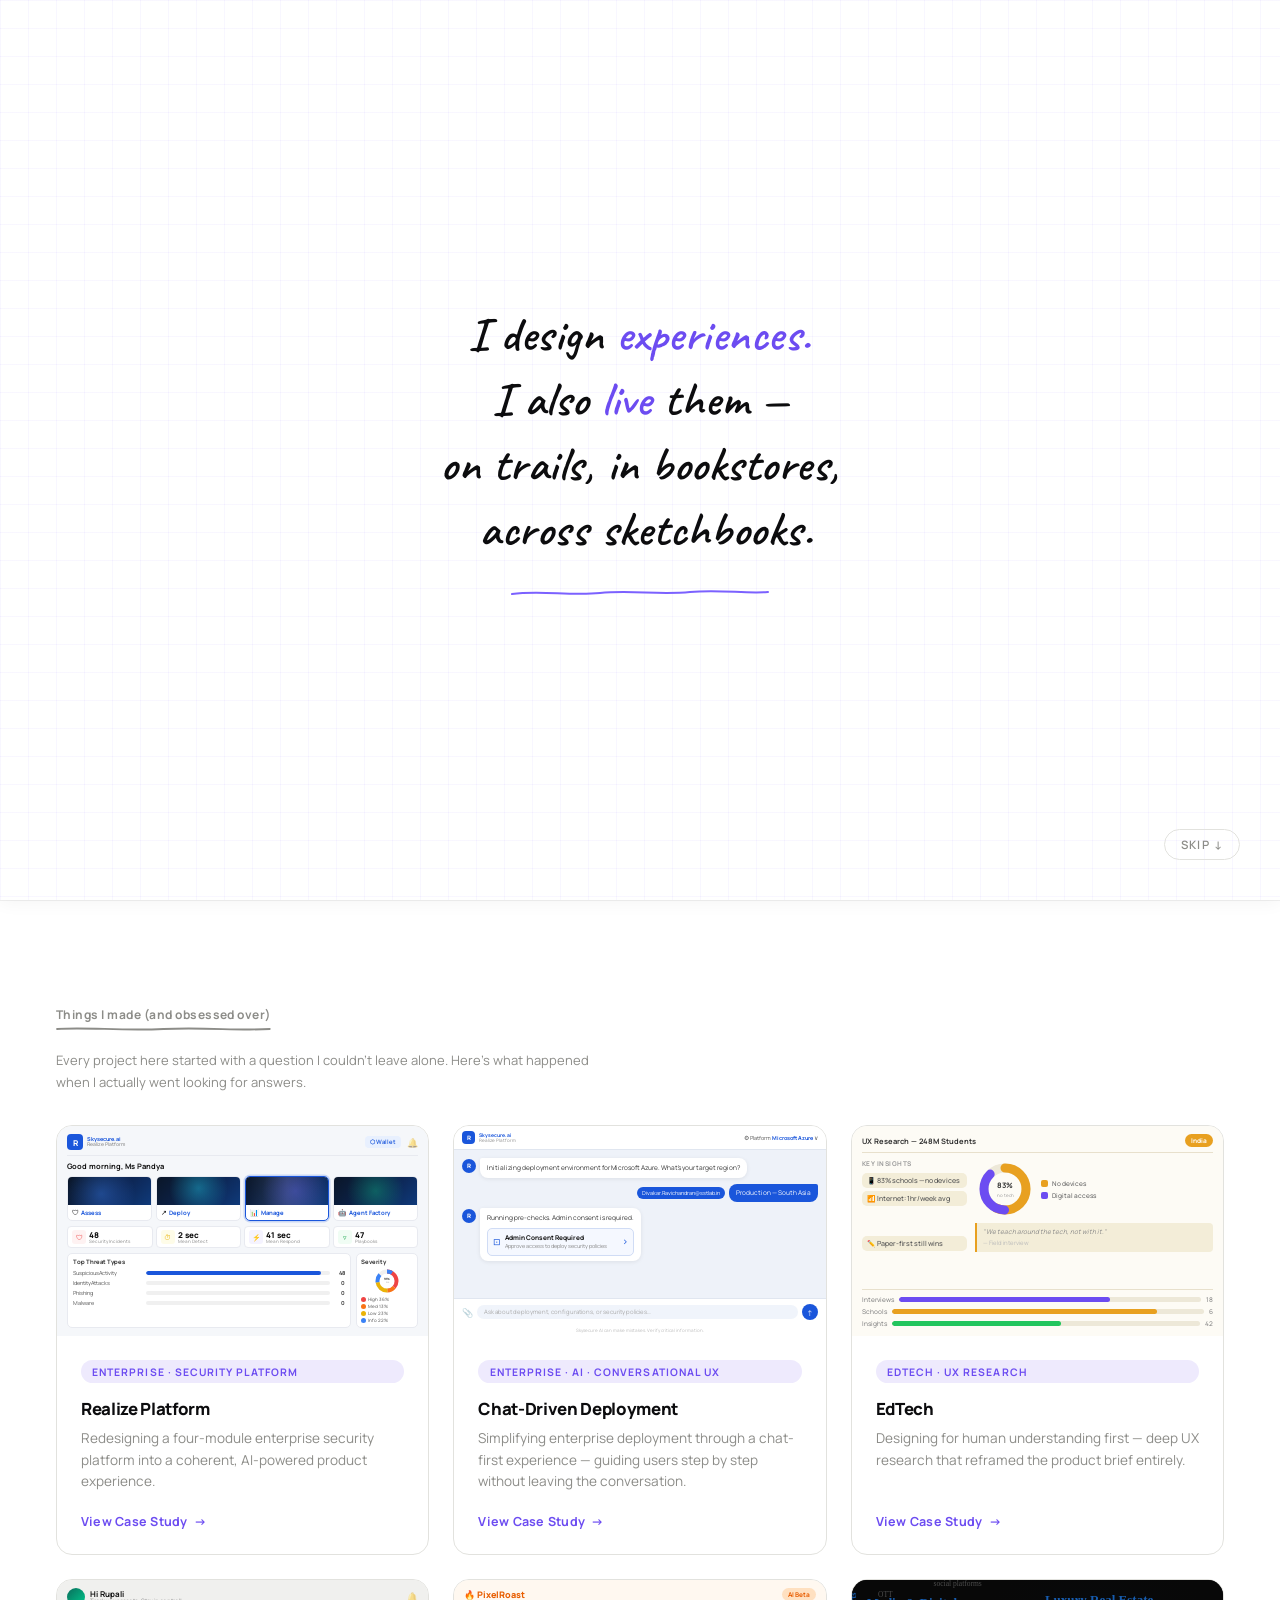
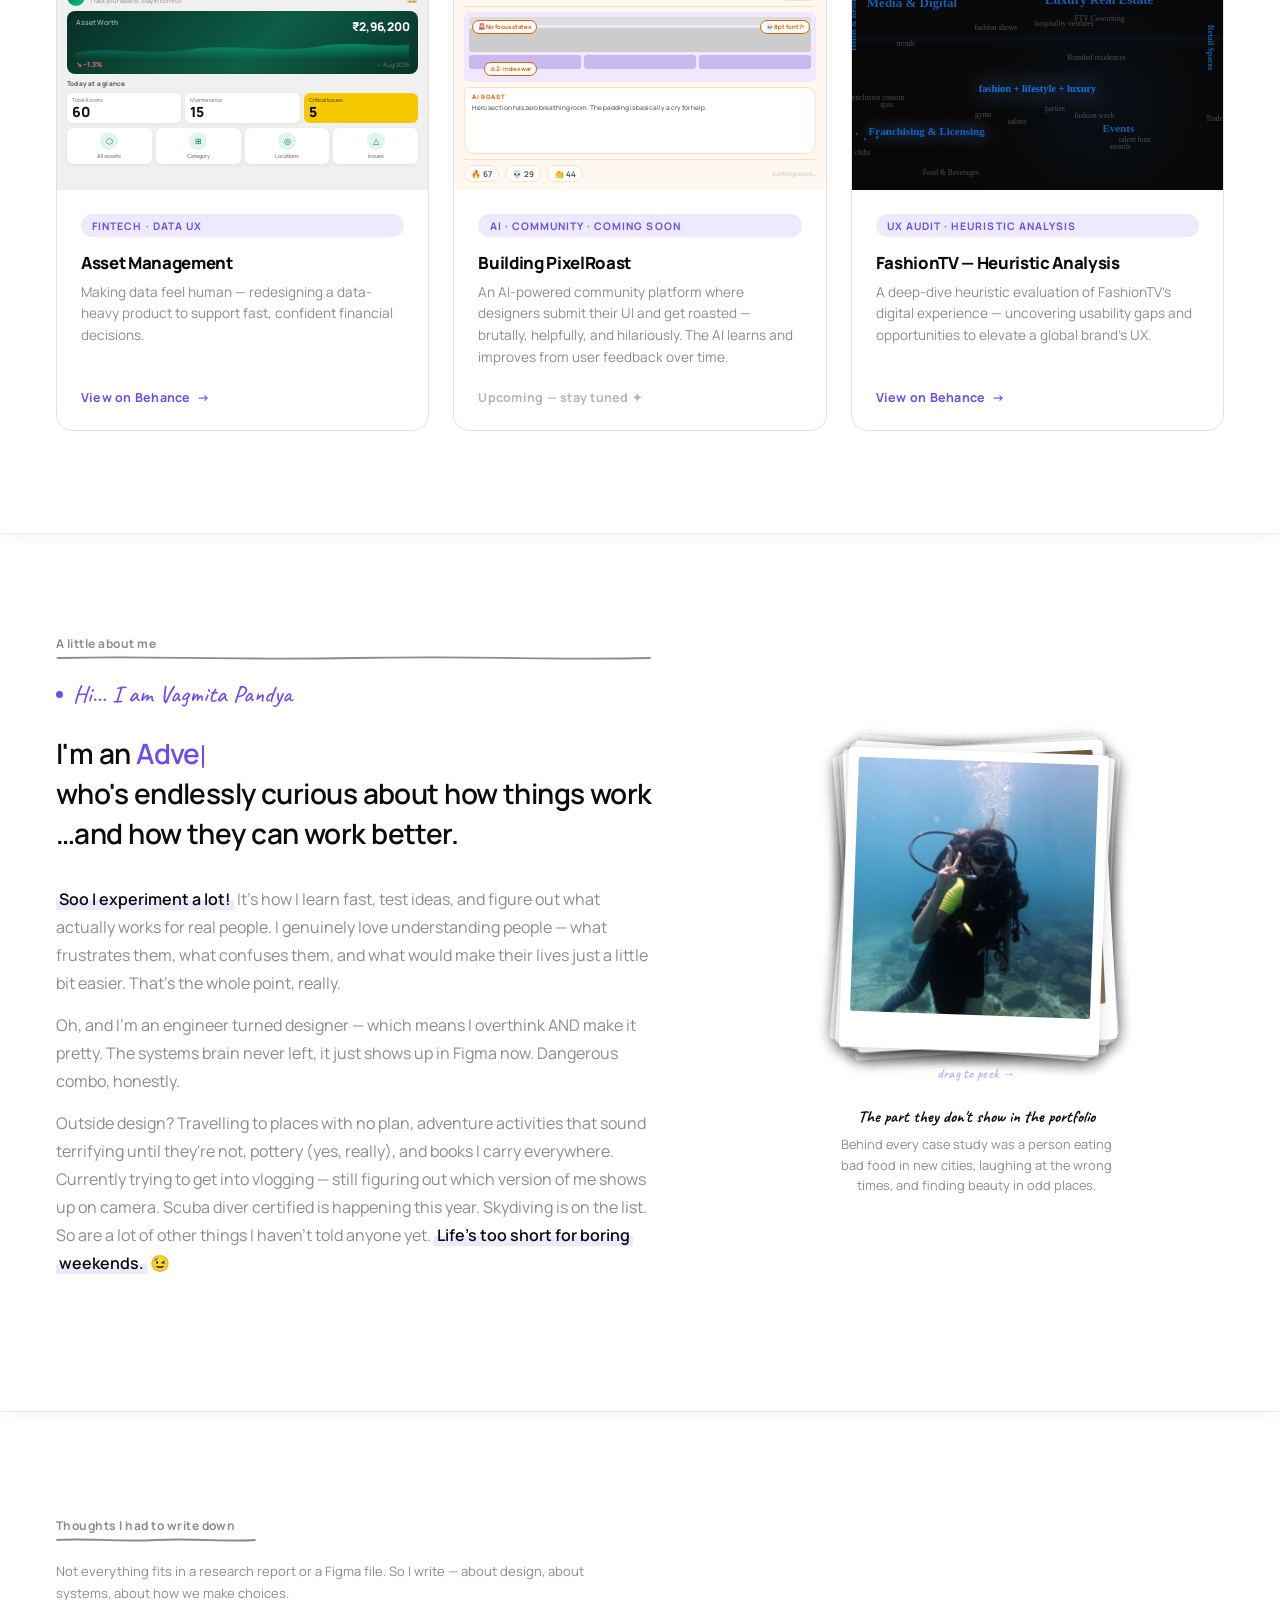
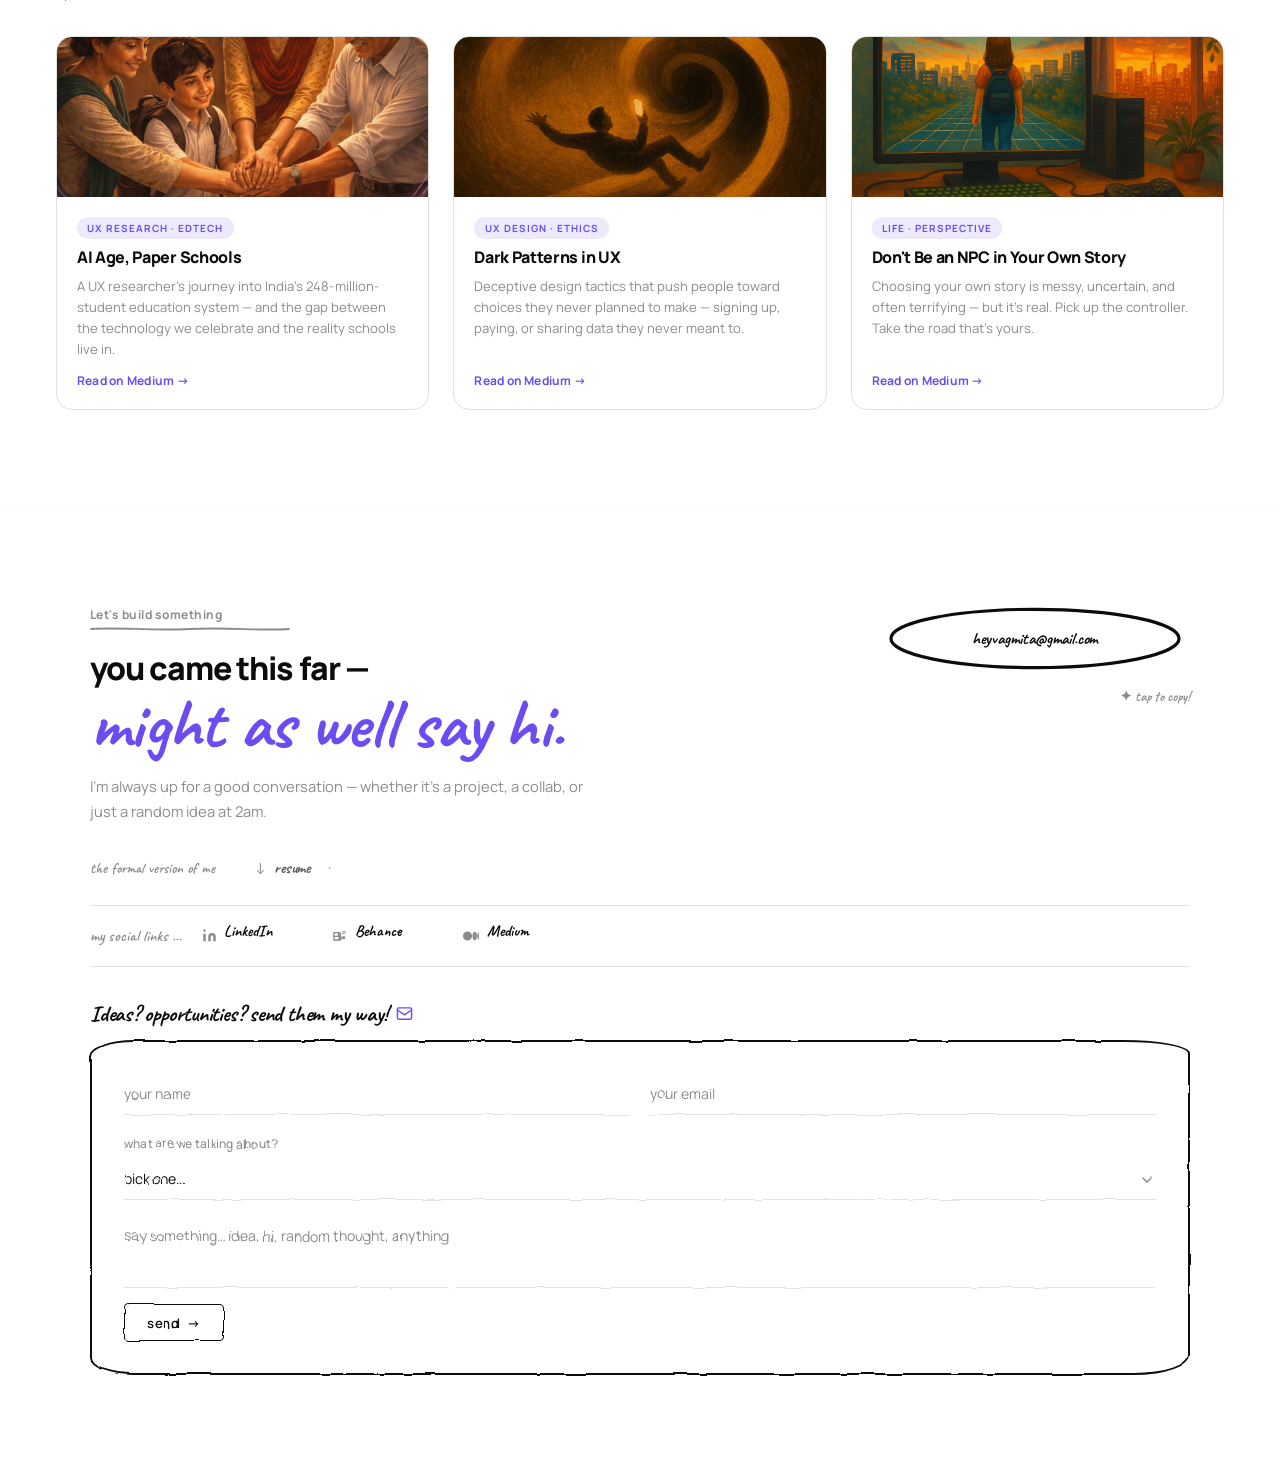
==== commit e2c6bd3b: "changes" ====
--- a/index.html
+++ b/index.html
@@ -1755,6 +1755,19 @@
 document.addEventListener('DOMContentLoaded',function(){
   window.initFades();
   window.initStats();
+
+  /* ── HASH-ON-LOAD: scroll to section if URL has #hash ── */
+  var hash = window.location.hash.replace('#','');
+  if(hash){
+    /* small delay so the page is fully painted and intro check has run */
+    setTimeout(function(){
+      if(window.scrollToSection) window.scrollToSection(hash);
+      else {
+        var el = document.getElementById(hash);
+        if(el) el.scrollIntoView({behavior:'smooth', block:'start'});
+      }
+    }, 150);
+  }
 });
 
 /* intro skip — defined early so the button works immediately */
@@ -1763,9 +1776,21 @@
   if(!ov||ov.dataset.gone)return;
   ov.dataset.gone='1';
   ov.classList.add('hide');
+  /* mark intro as seen — never show again */
+  try{localStorage.setItem('vp_intro_seen','1');}catch(e){}
   setTimeout(function(){ov.style.display='none';ov.style.pointerEvents='none';},950);
 };
 function skipIntro(){ window.skipIntro(); }
+
+/* ── HIDE INTRO IMMEDIATELY if already seen ── */
+(function(){
+  var seen=false;
+  try{seen=!!localStorage.getItem('vp_intro_seen');}catch(e){}
+  if(seen){
+    /* inject a one-liner style that hides overlay before paint */
+    document.write('<style>#intro-overlay{display:none!important;pointer-events:none!important}</style>');
+  }
+})();
 </script>
 </head>
 <body>
@@ -1954,6 +1979,8 @@
     var ov=document.getElementById('intro-overlay');
     if(!ov||ov.dataset.gone)return;
     ov.dataset.gone='1';
+    /* mark as seen so it never shows again */
+    try{localStorage.setItem('vp_intro_seen','1');}catch(e){}
     ov.classList.add('hide');
     setTimeout(function(){
       ov.style.display='none';
@@ -2018,7 +2045,7 @@
 
 <!-- NAV -->
 <nav>
-  <div class="nav-logo" id="navLogo" onclick="showView('home')">
+  <div class="nav-logo" id="navLogo" onclick="showView('home');window.scrollTo({top:0,behavior:'smooth'})">
     <span class="nl-long">
       <span>V</span><span>a</span><span>g</span><span>m</span><span>i</span><span>t</span><span>a</span><span>P</span><span>a</span><span>n</span><span>d</span><span>y</span><span>a</span>
     </span>
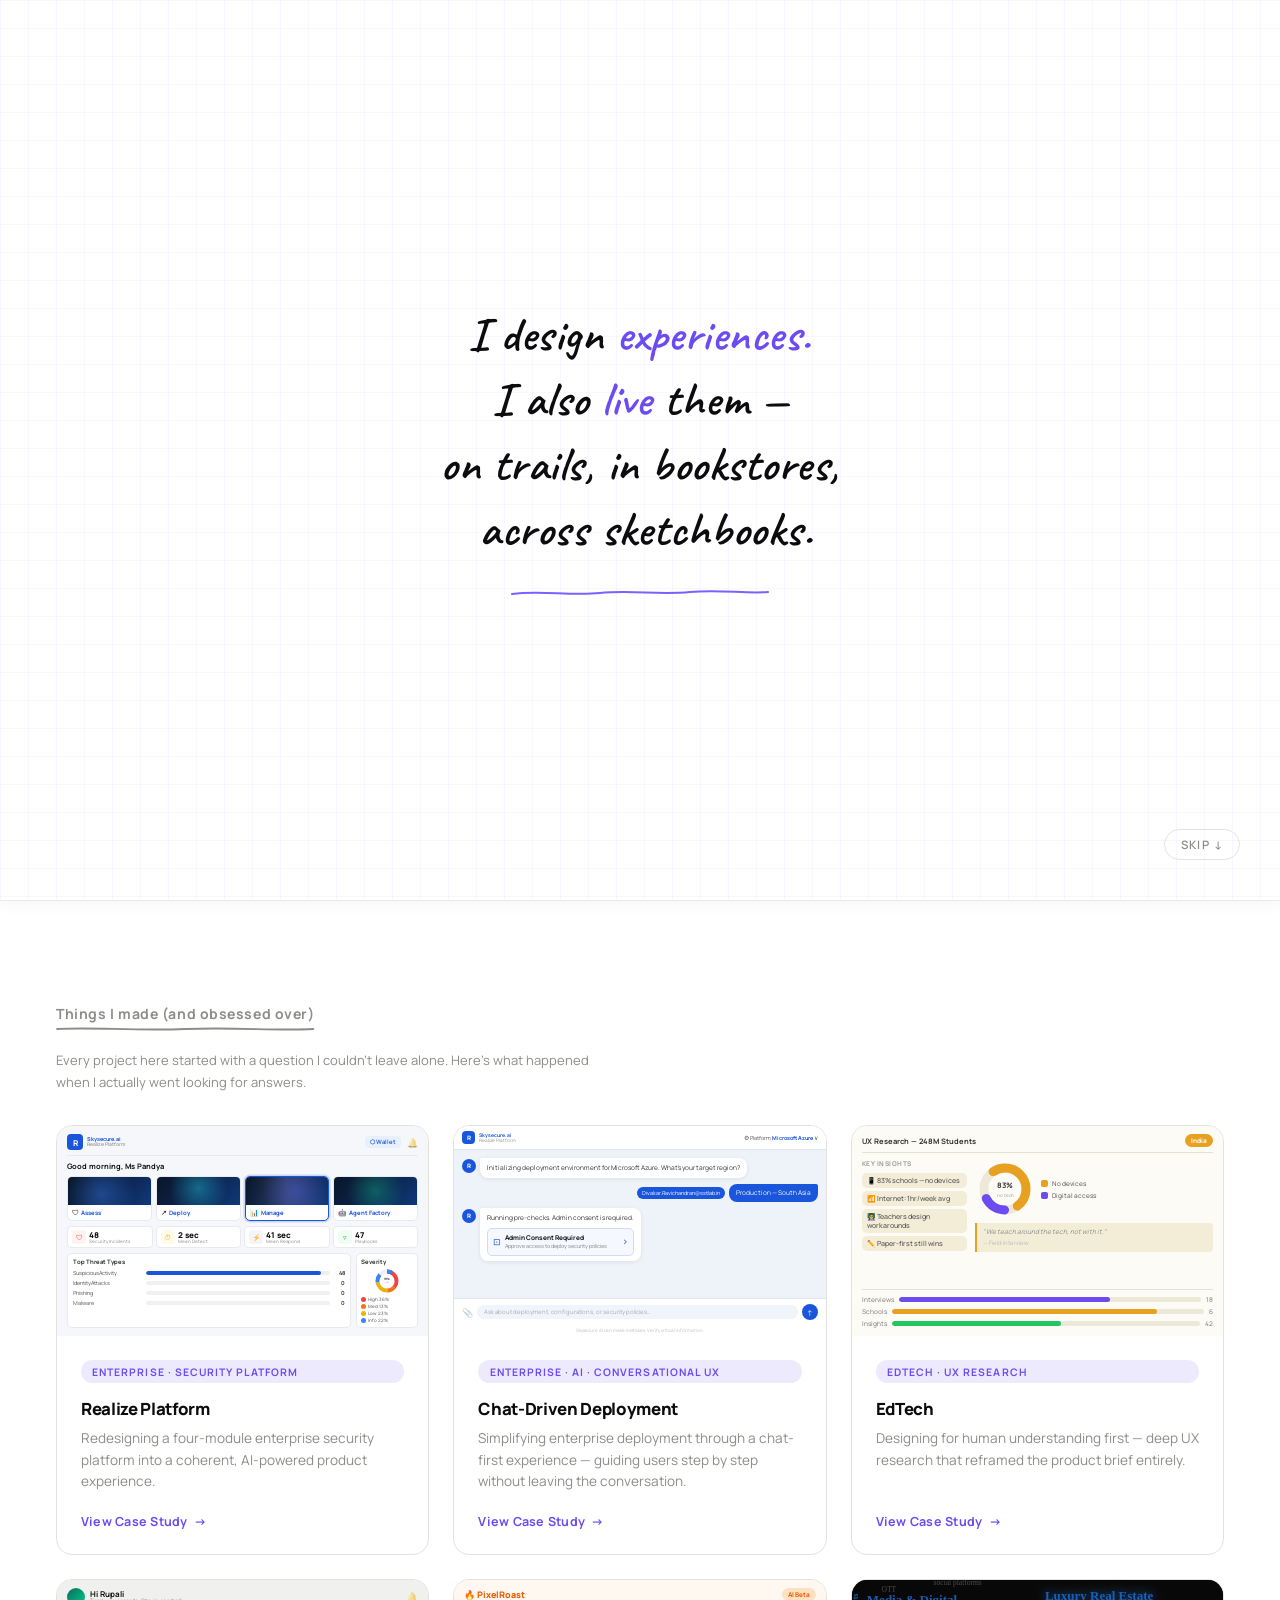
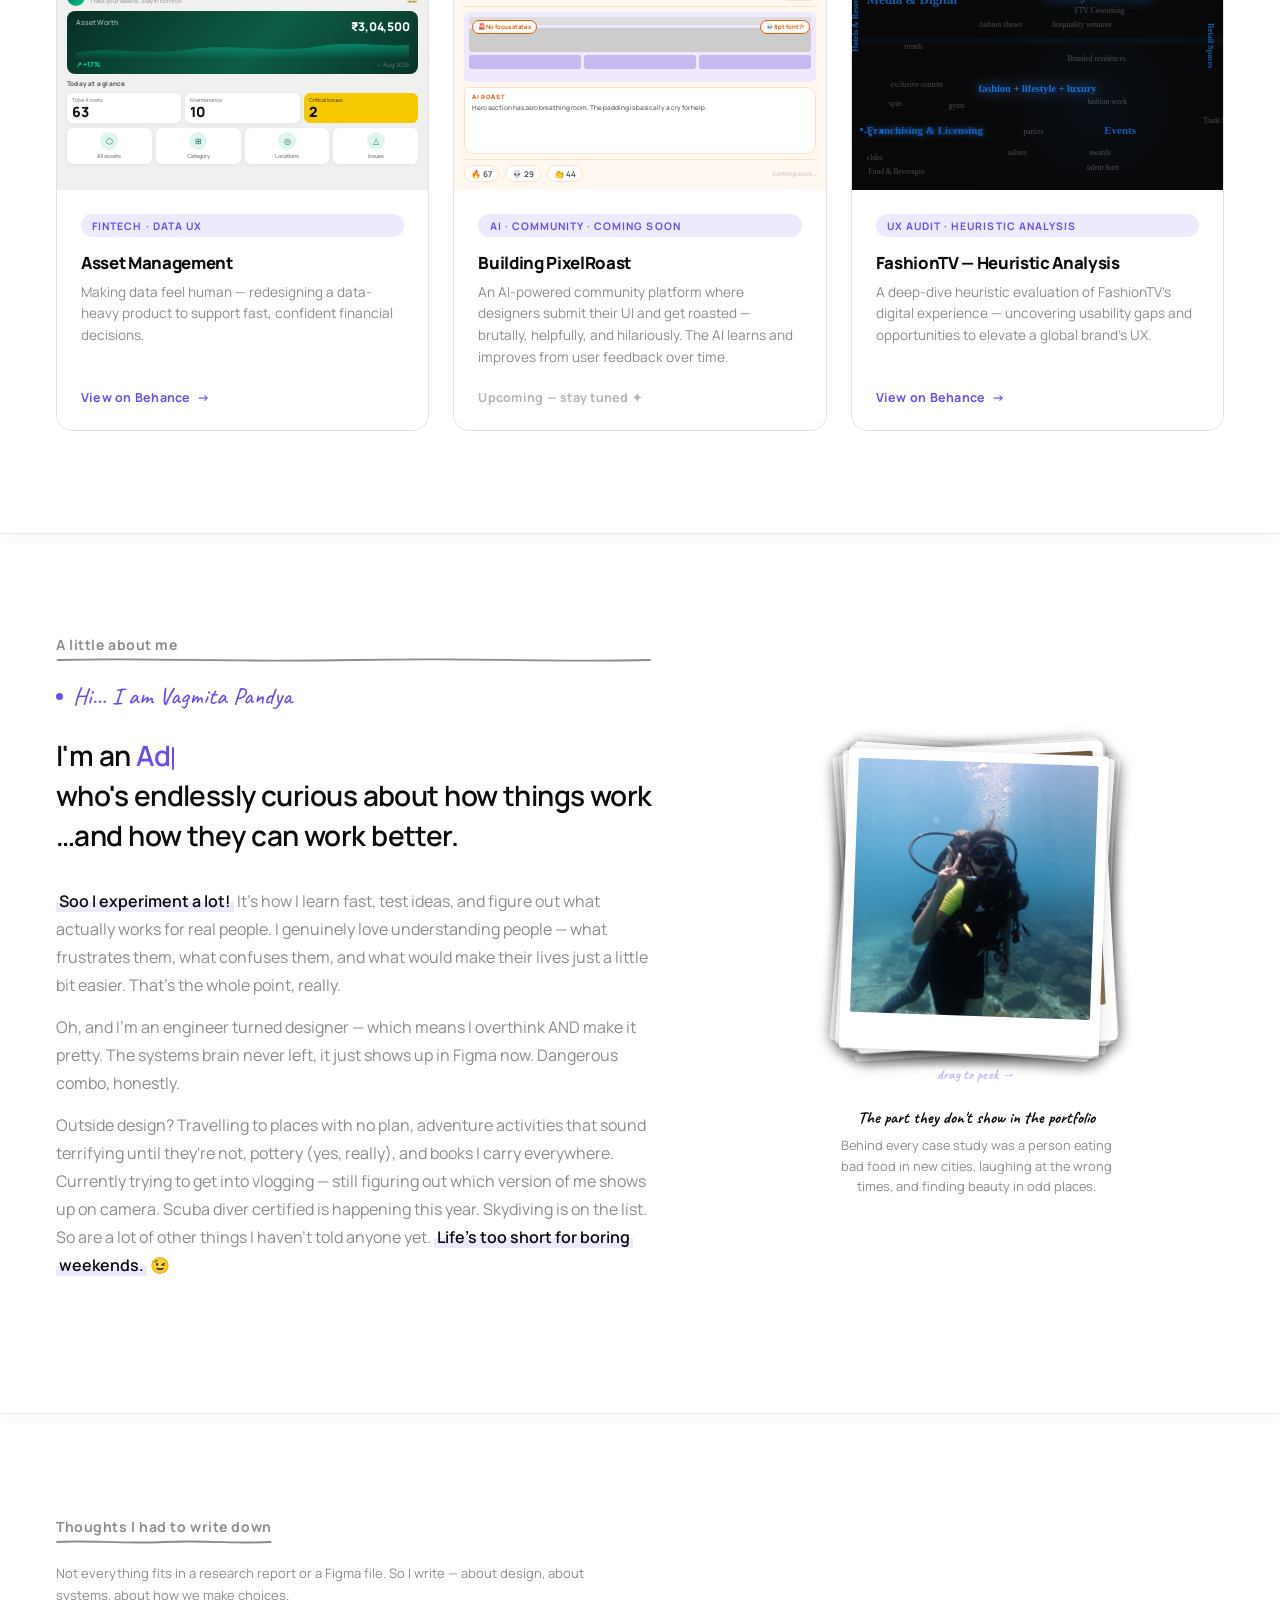
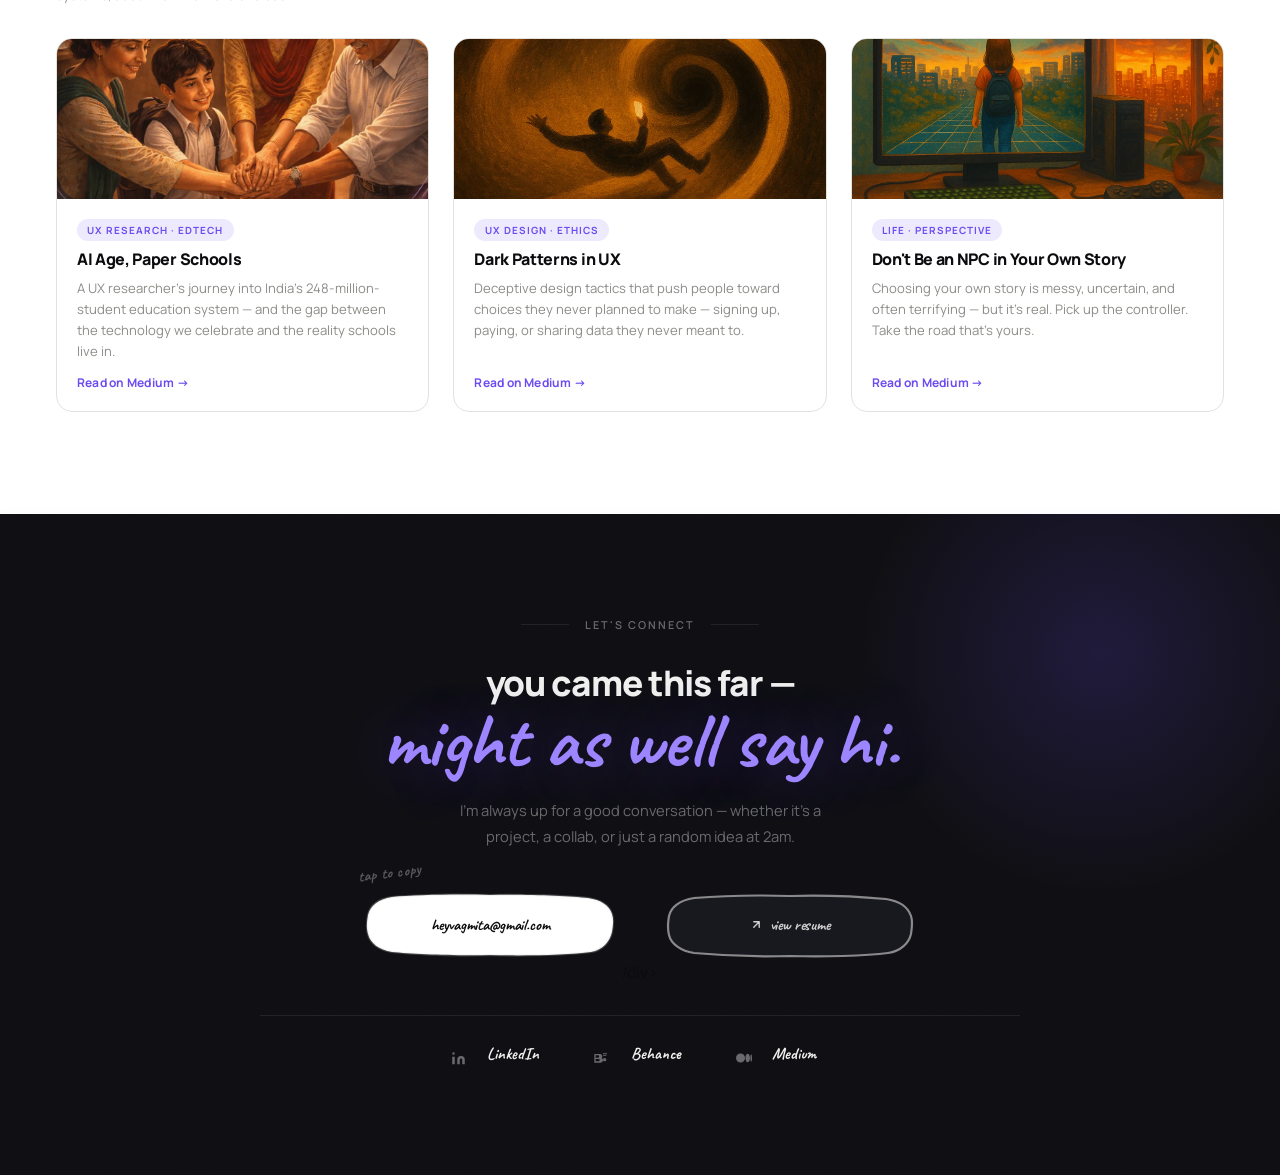
==== commit 9a32dd5f: "Changes" ====
--- a/index.html
+++ b/index.html
@@ -11,6 +11,7 @@
 <link rel="stylesheet" href="casestudy.css">
 <style>
 *,*::before,*::after{box-sizing:border-box;margin:0;padding:0}
+img,video{max-width:100%;height:auto;display:block}
 html{scroll-behavior:smooth;font-size:16px}
 :root{
   --black:#0C0C0E;
@@ -371,11 +372,11 @@
   position:absolute;inset:0;width:100%;height:100%;
   overflow:visible;pointer-events:none;
 }
-.btn-solid .hd-oval-svg ellipse.hd-fill{
+.btn-solid .hd-oval-svg path.hd-fill{
   fill:var(--violet);stroke:none;transition:fill .18s;
 }
-.btn-solid .hd-oval-svg ellipse.hd-stroke{
-  fill:none;stroke:var(--violet);stroke-width:2;
+.btn-solid .hd-oval-svg path.hd-stroke{
+  fill:none;stroke:var(--violet);stroke-width:2.2;
   stroke-linecap:round;stroke-linejoin:round;
   stroke-dasharray:1000;stroke-dashoffset:1000;
   animation:hd-btn-draw 1.1s cubic-bezier(.4,0,.2,1) .4s forwards;
@@ -384,8 +385,9 @@
 @keyframes hd-btn-draw{ to{ stroke-dashoffset:0; } }
 .btn-solid span{ position:relative;z-index:1; }
 .btn-solid:hover{ transform:scale(1.04); }
-.btn-solid:hover .hd-oval-svg ellipse.hd-fill{ fill:var(--violet2); }
-.btn-solid:hover .hd-oval-svg ellipse.hd-stroke{ stroke:var(--violet2); }
+.btn-solid:hover .hd-oval-svg path.hd-fill{ fill:var(--violet2); }
+.btn-solid:hover .hd-oval-svg path.hd-stroke{ stroke:var(--violet2); }
+
 
 /* nav filled pill */
 .nav-li-pill{
@@ -400,27 +402,14 @@
   text-decoration:none;border:none;
   box-shadow:none;filter:none;cursor:pointer;
 }
-.nav-li-pill .hd-oval-svg{
-  position:absolute;inset:0;width:100%;height:100%;
-  overflow:visible;pointer-events:none;
-}
-.nav-li-pill .hd-oval-svg ellipse.hd-fill{ fill:var(--violet);stroke:none;transition:fill .18s; }
-.nav-li-pill .hd-oval-svg ellipse.hd-stroke{
-  fill:none;stroke:var(--violet);stroke-width:2;
-  stroke-linecap:round;stroke-linejoin:round;
-  transition:stroke .18s;
-}
-.nav-li-pill span{ position:relative;z-index:1; }
-.nav-li-pill:hover{ transform:scale(1.05);color:var(--white)!important; }
-.nav-li-pill:hover .hd-oval-svg ellipse.hd-fill{ fill:var(--violet2); }
-.nav-li-pill:hover .hd-oval-svg ellipse.hd-stroke{ stroke:var(--violet2); }
+.nav-li-pill:hover{ transform:scale(1.05); }
 
 /* ── BRINGS STRIP ── */
 
 /* ── SECTION HEADINGS ── */
 .sec-heading{
   font-family:var(--body);
-  font-size:12px;
+  font-size:14px;
   font-weight:700;
   color:var(--muted);
   letter-spacing:.04em;
@@ -752,219 +741,234 @@
 
 </script><style>
 /* ══════════════════════════════════
-   SAY HI SECTION — 3-row layout
+   SAY HI SECTION — dark moody
 ══════════════════════════════════ */
+:root{
+  --sh-bg:#0E0E12;
+  --sh-surface:rgba(255,255,255,.04);
+  --sh-border:rgba(255,255,255,.08);
+  --sh-muted:rgba(255,255,255,.38);
+  --sh-text:#F0F0EE;
+  --sh-violet:#9D85FF;
+  --sh-violet-glow:rgba(108,76,241,.35);
+}
 .sh-sec{
-  padding:clamp(3.5rem,7vw,6rem) clamp(1.25rem,5vw,3.5rem);
-  background:transparent;
+  padding:clamp(4rem,8vw,7rem) clamp(1.25rem,5vw,3.5rem);
+  background:var(--sh-bg);
   position:relative;
-}
-.sh-sec .sec-label{color:var(--muted);margin-bottom:1.25rem}
-.sh-sec .sec-label::before{color:var(--violet)}
-
-/* shared max-width container for all rows */
-.sh-row1,.sh-row2,.sh-row3{
-  max-width:1100px;
-  margin:0 auto;
-}
-
-/* ── ROW 1: heading left | email right ── */
-.sh-row1{
-  display:grid;
-  grid-template-columns:1fr 1fr;
-  gap:clamp(3rem,7vw,8rem);
-  align-items:start;
-  margin-bottom:16px;
-}
-.sh-row1-left{}
-.sh-row1-right{
-  display:flex;flex-direction:column;
-  align-items:flex-end;
-  justify-content:flex-start;
-  gap:.5rem;
-  padding-top:0;
-}
+  overflow:hidden;
+}
+/* subtle noise grain overlay */
+.sh-sec::before{
+  content:'';
+  position:absolute;inset:0;
+  background-image:url("data:image/svg+xml,%3Csvg viewBox='0 0 200 200' xmlns='http://www.w3.org/2000/svg'%3E%3Cfilter id='n'%3E%3CfeTurbulence type='fractalNoise' baseFrequency='0.9' numOctaves='4' stitchTiles='stitch'/%3E%3C/filter%3E%3Crect width='100%25' height='100%25' filter='url(%23n)' opacity='0.035'/%3E%3C/svg%3E");
+  background-size:180px 180px;
+  pointer-events:none;z-index:0;opacity:.6;
+}
+/* ambient violet glow top-right */
+.sh-sec::after{
+  content:'';
+  position:absolute;
+  top:-120px;right:-80px;
+  width:520px;height:520px;
+  background:radial-gradient(circle, rgba(108,76,241,.18) 0%, transparent 65%);
+  pointer-events:none;z-index:0;
+}
+.sh-sec > *{ position:relative;z-index:1; }
+
+
 .sh-title{
   font-family:var(--body);font-weight:800;
-  font-size:2rem;
-  line-height:1.15;letter-spacing:-.03em;
-  color:var(--black);margin:0 0 .4rem;
-}
-.sh-title-line{ display:block;white-space:nowrap; }
+  font-size:clamp(1.6rem,3vw,2.2rem);
+  line-height:1.1;letter-spacing:-.03em;
+  color:var(--sh-text);margin:0 0 .3rem;
+}
+.sh-title-line{ display:block; }
 .sh-hand{
   display:block;
   font-family:var(--hand);font-weight:700;
-  font-size:clamp(2.4rem,5.5vw,4.8rem);
-  color:var(--violet);letter-spacing:-.01em;line-height:1.05;
+  font-size:clamp(2.8rem,6vw,5.2rem);
+  color:var(--sh-violet);
+  letter-spacing:-.01em;line-height:1.0;
+  text-shadow:0 0 60px rgba(108,76,241,.4);
 }
 .sh-hand-line{ white-space:nowrap; }
 .sh-sub{
-  font-size:.92rem;color:var(--muted);
-  line-height:1.65;margin:.85rem 0 0;font-weight:400;
-}
-
-/* tap copy */
-.sh-tap-copy{
-  font-family:var(--hand);font-size:.9rem;font-weight:600;
-  color:var(--muted);margin-top:.25rem;
+  font-size:.92rem;
+  color:var(--sh-muted);
+  line-height:1.7;margin:.9rem 0 0;font-weight:400;
+  max-width:400px;
+}
+
+
+/* ── ROW 2: socials ── */
+/* ══ CENTERED LAYOUT ══ */
+.sh-center{
+  max-width:760px;
+  margin:0 auto;
+  display:flex;flex-direction:column;
+  align-items:center;
   text-align:center;
-  transition:color .2s;
-}
-#shCopyLabel.copied{ color:var(--violet); }
-.sh-resume-row{
+}
+
+/* eyebrow */
+.sh-eyebrow{
   display:flex;align-items:center;gap:1rem;
-  margin-top:24px;flex-wrap:wrap;
-}
-.sh-resume-pre{
-  font-family:var(--hand);font-size:.95rem;font-weight:600;
-  color:var(--muted);margin:0;
-}
-.sh-social-wrap{
-  display:flex;align-items:center;gap:1.25rem;flex-wrap:wrap;
-}
-/* inline resume link in row2 */
-.sh-resume-inline{
-  font-family:var(--hand);font-size:.95rem;font-weight:700;
-  color:var(--violet);text-decoration:none;
-  transition:color .2s;
-}
-.sh-resume-inline:hover{ color:var(--violet2); }
-
-/* ── ROW 2: socials left | resume right ── */
-.sh-row2{
-  display:flex;
-  padding:16px 0;
-  border-top:1px solid var(--border);
-  border-bottom:1px solid var(--border);
-  margin-bottom:32px;
-}
-.sh-row2-left{
-  display:flex;flex-direction:column;
-  gap:.85rem;
-}
-.sh-social-hint{
-  font-family:var(--hand);font-size:1rem;font-weight:600;
-  color:var(--muted);margin:0;white-space:nowrap;
-}
+  margin-bottom:2rem;
+}
+.sh-eyebrow-line{
+  display:block;width:48px;height:1px;
+  background:var(--sh-border);
+}
+.sh-eyebrow-text{
+  font-family:var(--body);font-size:.68rem;font-weight:600;
+  letter-spacing:.18em;text-transform:uppercase;
+  color:var(--sh-muted);white-space:nowrap;
+}
+
+/* email + resume row */
+.sh-action-row{
+  display:flex;align-items:center;
+  gap:1.25rem;flex-wrap:wrap;justify-content:center;
+  margin-top:2.5rem;
+}
+
+/* outer wrapper for tap hint positioning */
+.sh-pill-wrap-outer{
+  position:relative;
+  display:inline-flex;
+}
+/* diagonal "tap to copy" label — top left, rotated */
+.sh-tap-hint{
+  position:absolute;
+  top:-22px;
+  left:8px;
+  font-family:var(--hand);
+  font-size:.95rem;
+  font-weight:700;
+  color:var(--sh-muted);
+  letter-spacing:.02em;
+  transform:rotate(-8deg);
+  transform-origin:left center;
+  pointer-events:none;
+  white-space:nowrap;
+  opacity:.8;
+  transition:color .2s, opacity .2s;
+}
+.sh-pill-wrap-outer:hover .sh-tap-hint{
+  opacity:1;
+  color:rgba(255,255,255,.6);
+}
+/* copied state */
+.sh-tap-hint.sh-copied{
+  color:var(--sh-violet) !important;
+  opacity:1 !important;
+}
+/* pill pop on click */
+@keyframes sh-pill-pop{
+  0%  { transform:scale(1); }
+  35% { transform:scale(.94); }
+  70% { transform:scale(1.04); }
+  100%{ transform:scale(1); }
+}
+@keyframes sh-hint-bounce{
+  0%  { transform:rotate(-8deg) translateY(0); }
+  40% { transform:rotate(-10deg) translateY(-4px); }
+  70% { transform:rotate(-6deg) translateY(2px); }
+  100%{ transform:rotate(-8deg) translateY(0); }
+}
+.sh-pill.sh-pill-popping{
+  animation:sh-pill-pop .4s cubic-bezier(.36,.07,.19,.97) forwards;
+}
+.sh-tap-hint.sh-hint-bouncing{
+  animation:sh-hint-bounce .45s cubic-bezier(.36,.07,.19,.97) forwards;
+  pointer-events:none;
+}
+
+/* ── UNIFIED PILL (email filled + resume outline) ── */
+.sh-pill{
+  position:relative;
+  display:inline-flex;align-items:center;justify-content:center;
+  cursor:pointer;user-select:none;text-decoration:none;
+  -webkit-tap-highlight-color:transparent;
+  width:280px;height:72px;
+  transition:transform .18s;
+}
+.sh-pill:active{ transform:scale(.97); }
+.sh-pill-svg{
+  position:absolute;inset:0;
+  width:100%;height:100%;
+  overflow:visible;pointer-events:none;
+}
+/* email: white fill */
+.sh-pill-bg-white{
+  fill:#ffffff;
+  transition:fill .22s ease;
+}
+.sh-pill-filled:hover .sh-pill-bg-white{ fill:#f0edff; }
+/* resume: dark fill */
+.sh-pill-bg-dark{
+  fill:#18181f;
+  transition:fill .22s ease;
+}
+.sh-pill-outline:hover .sh-pill-bg-dark{ fill:#26243a; }
+
+.sh-pill-ring{ transition:stroke .22s ease; }
+
+/* hand-drawn path draw-in */
+.sh-pill-ring-draw{
+  stroke-dasharray:1000;stroke-dashoffset:1000;
+  animation:hd-draw 1.3s cubic-bezier(.4,0,.2,1) .4s forwards;
+}
+
+/* labels */
+.sh-pill-label{
+  position:relative;z-index:1;
+  font-family:var(--hand);font-size:1rem;font-weight:700;
+  color:rgba(255,255,255,.9);letter-spacing:-.01em;
+  pointer-events:none;white-space:nowrap;
+  display:inline-flex;align-items:center;gap:.4rem;
+  transition:color .22s;
+}
+.sh-pill-label-dark{
+  color:#0C0C0E;
+}
+.sh-pill-filled:hover .sh-pill-label-dark{ color:#2a1a6e; }
+.sh-pill-outline .sh-pill-label{ color:rgba(255,255,255,.8); }
+.sh-pill-outline:hover .sh-pill-label{ color:#fff; }
+/* social row */
 .sh-social-row{
   display:flex;flex-direction:row;
-  gap:1.75rem;flex-wrap:wrap;
-  align-items:center;
+  gap:2.5rem;flex-wrap:wrap;
+  align-items:center;justify-content:center;
+  margin-top:2rem;
+  padding-top:1.75rem;
+  border-top:1px solid var(--sh-border);
+  width:100%;
 }
 .sh-social-link{
   display:inline-flex;align-items:center;gap:.45rem;
-  text-decoration:none;color:var(--black);
+  text-decoration:none;color:var(--sh-text);
 }
 .sh-social-icon{
-  flex-shrink:0;color:var(--muted);
-  transition:color .2s;
-}
-.sh-social-link:hover .sh-social-icon{ color:var(--violet); }
+  flex-shrink:0;color:var(--sh-muted);transition:color .2s;
+}
+.sh-social-link:hover .sh-social-icon{ color:var(--sh-violet); }
 .sh-social-text{
-  font-family:var(--hand);font-size:1rem;font-weight:700;
-  color:var(--black);position:relative;
+  font-family:var(--hand);font-size:1.05rem;font-weight:700;
+  color:var(--sh-text);position:relative;
   display:inline-flex;flex-direction:column;line-height:1.2;
   transition:color .2s;
 }
-.sh-social-link:hover .sh-social-text{ color:var(--violet); }
-.sh-uline{
-  display:block;width:100%;height:8px;
-  margin-top:1px;overflow:visible;
-}
-.sh-uline-path{
-  stroke-dasharray:100;stroke-dashoffset:100;
-  transition:stroke-dashoffset 0s;
-}
+.sh-social-link:hover .sh-social-text{ color:var(--sh-violet); }
+.sh-uline{ display:block;width:100%;height:8px;margin-top:1px;overflow:visible; }
+.sh-uline-path{ stroke-dasharray:100;stroke-dashoffset:100;transition:stroke-dashoffset 0s; }
 .sh-social-link:hover .sh-uline-path{
   stroke-dashoffset:0;
   transition:stroke-dashoffset .38s cubic-bezier(.4,0,.2,1);
 }
 
-/* resume row */
-.sh-row2-right{ display:none; }
-
-/* ── ROW 3: full-width form ── */
-.sh-row3{
-  display:flex;flex-direction:column;
-  gap:.75rem;
-}
-.sh-form-hint{
-  font-family:var(--hand);
-  font-size:clamp(1.1rem,2.2vw,1.4rem);font-weight:700;
-  color:var(--black);letter-spacing:-.01em;
-  display:flex;align-items:center;gap:.5rem;
-}
-.sh-mail-icon{ color:var(--violet);flex-shrink:0; }
-.sh-box{
-  background:var(--white);
-  padding:clamp(1.25rem,2.5vw,2rem);
-  width:100%;
-  border:2.5px solid var(--black);
-  border-radius:4% 6% 5% 4% / 5% 4% 6% 5%;
-  filter:url(#wobbly);
-  transition:transform .3s ease;
-}
-.sh-box:hover{transform:rotate(-0.2deg)}
-/* two-col name+email row */
-.sh-fields-row{
-  display:grid;grid-template-columns:1fr 1fr;
-  gap:1.25rem;
-  margin-bottom:1rem;
-}
-.sh-field{
-  margin-bottom:1rem;
-  display:flex;flex-direction:column;
-}
-.sh-field:last-of-type{ margin-bottom:.25rem; }
-.sh-field-half{ margin-bottom:0; }
-.sh-label{
-  display:block;
-  font-family:var(--body);font-size:.75rem;font-weight:500;
-  color:var(--muted);margin-bottom:.4rem;
-  letter-spacing:.02em;
-}
-.sh-input{
-  width:100%;border:none;
-  border-bottom:1.5px solid var(--border);
-  padding:.6rem 0;
-  font-family:var(--body);font-size:.88rem;
-  font-weight:400;color:var(--black);background:transparent;
-  outline:none;transition:border-color .2s;box-sizing:border-box;
-  line-height:1.5;
-}
-.sh-input:focus{ border-bottom-color:var(--violet); }
-.sh-input::placeholder{
-  color:var(--muted);
-  font-family:var(--body);font-size:.88rem;font-weight:400;
-}
-.sh-select{
-  appearance:none;-webkit-appearance:none;cursor:pointer;
-  background-image:url("data:image/svg+xml,%3Csvg width='10' height='6' viewBox='0 0 10 6' fill='none' xmlns='http://www.w3.org/2000/svg'%3E%3Cpath d='M1 1l4 4 4-4' stroke='%238C8C88' stroke-width='1.5' stroke-linecap='round'/%3E%3C/svg%3E");
-  background-repeat:no-repeat;background-position:right 4px center;
-  padding-right:24px;
-}
-.sh-textarea{
-  resize:none;
-  height:72px;
-  display:block;
-  padding-top:.6rem;
-  padding-bottom:.6rem;
-  line-height:1.55;
-}
-/* send — original white bg + black border style */
-.sh-send{
-  display:inline-flex;align-items:center;gap:.45rem;
-  margin-top:.75rem;padding:.55rem 1.4rem;
-  background:var(--white);color:var(--black);
-  border:1.5px solid var(--black);border-radius:4px;
-  font-family:var(--body);font-size:.82rem;font-weight:600;
-  letter-spacing:.03em;cursor:pointer;
-  transition:background .15s,color .15s;
-  filter:none;box-shadow:none;
-}
-.sh-send:hover{ background:var(--black);color:var(--white); }
-.sh-send-arrow{ display:inline-block;transition:transform .2s; }
-.sh-send:hover .sh-send-arrow{ transform:translateX(3px); }
 
 /* ══════════════════════════════════
    EMAIL BLOB + RESUME PILL STYLES
@@ -1133,16 +1137,129 @@
 
 /* ── RESPONSIVE ── */
 @media(max-width:860px){
-  .sh-row1,.sh-row2{ grid-template-columns:1fr; gap:2rem; }
-  .sh-row1-right{ align-items:flex-start; }
   .sh-title{ font-size:clamp(2rem,7vw,3.2rem); }
   .sh-hand{ font-size:clamp(2.2rem,8vw,3.5rem); }
   .sh-social-row{ gap:1.25rem; }
 }
 @media(max-width:540px){
-  .sh-fields-row{ grid-template-columns:1fr; }
-  .sh-social-row{ flex-direction:column; gap:.75rem; align-items:flex-start; }
+  .sh-social-row{ flex-direction:column; gap:.75rem; align-items:center; }
   .hd-blob-svg{ width:100%; }
+}
+
+
+/* ── MOBILE NAV HAMBURGER ── */
+.nav-ham{
+  display:none;
+  flex-direction:column;justify-content:center;align-items:center;
+  gap:5px;width:40px;height:40px;
+  background:none;border:none;cursor:pointer;padding:4px;
+  border-radius:8px;transition:background .15s;
+  -webkit-tap-highlight-color:transparent;flex-shrink:0;
+}
+.nav-ham:hover{ background:var(--off); }
+.nav-ham span{
+  display:block;width:22px;height:2px;
+  background:var(--black);border-radius:2px;
+  transition:transform .3s ease,opacity .2s ease;
+}
+.nav-ham.open span:nth-child(1){ transform:translateY(7px) rotate(45deg); }
+.nav-ham.open span:nth-child(2){ opacity:0;transform:scaleX(0); }
+.nav-ham.open span:nth-child(3){ transform:translateY(-7px) rotate(-45deg); }
+
+.index-mob-drawer{
+  display:none;
+  position:fixed;
+  top:var(--nav-h);left:0;right:0;bottom:0;
+  background:#ffffff;
+  z-index:9800;
+  flex-direction:column;
+  align-items:center;
+  justify-content:center;
+  gap:2.25rem;
+}
+.index-mob-drawer .mob-link{
+  font-family:var(--hand);
+  font-size:2rem;font-weight:700;
+  color:var(--black);
+  text-decoration:none;cursor:pointer;
+  background:none;border:none;
+  transition:color .15s;
+}
+.index-mob-drawer .mob-link:hover{ color:var(--violet); }
+.index-mob-drawer .mob-link-li{
+  display:inline-flex;align-items:center;gap:.5rem;
+  font-size:1rem;
+  color:var(--violet);
+  background:var(--violet-soft);
+  border:1.5px solid rgba(108,76,241,.25);
+  border-radius:100px;
+  padding:.5rem 1.25rem;
+}
+
+/* ══════════════════════════════════════
+   GLOBAL RESPONSIVE RULES — index.html
+══════════════════════════════════════ */
+
+/* ── TABLET (≤900px) ── */
+@media(max-width:900px){
+  /* Work cards */
+  .cards-grid{ grid-template-columns:1fr 1fr; gap:1.25rem; }
+
+  /* About split */
+  .ab-split{ grid-template-columns:1fr; gap:2.5rem; }
+  .ab-split-right{ align-items:flex-start; }
+
+  /* Say hi */
+  .sh-action-row{ gap:1rem; }
+  .sh-pill{ width:240px; height:64px; }
+}
+
+/* ── MOBILE (≤640px) ── */
+@media(max-width:640px){
+  /* Nav */
+  .nav-links{ display:none; }
+  .nav-ham{ display:flex; }
+  .index-mob-drawer.open{ display:flex; }
+
+  /* Hero */
+  .hero-h{ font-size:clamp(2.4rem,11vw,4rem); line-height:.95; }
+  .hero-hand{ font-size:clamp(1.8rem,9vw,3rem); }
+  .hero-body{ font-size:.92rem; }
+  .hero-actions{ flex-direction:column; align-items:flex-start; gap:.75rem; }
+  .btn-solid{ width:100%; max-width:280px; justify-content:center; }
+  #hero{ padding:2rem 1.25rem; }
+
+  /* Work */
+  .sec-label{ font-size:.62rem; }
+  .cards-grid{ grid-template-columns:1fr; gap:1rem; }
+  .card{ border-radius:16px; }
+
+  /* About */
+  .ab-stack{ width:220px; height:255px; }
+  .ab-h1{ font-size:1.6rem; }
+  .ab-body{ max-width:100%; }
+
+  /* Blogs */
+  .blogs-grid{ grid-template-columns:1fr; }
+
+  /* Say hi */
+  .sh-sec{ padding:3rem 1.25rem; }
+  .sh-hand{ font-size:clamp(2rem,10vw,3rem); }
+  .sh-sub{ font-size:.88rem; }
+  .sh-action-row{ flex-direction:column; align-items:center; gap:.85rem; }
+  .sh-pill{ width:100%; max-width:300px; }
+  .sh-pill-svg{ width:100%; }
+  .sh-social-row{ gap:1.5rem; justify-content:center; }
+  .sh-eyebrow-line{ width:30px; }
+  .sh-tap-hint{ left:4px; font-size:.85rem; }
+}
+
+/* ── SMALL MOBILE (≤420px) ── */
+@media(max-width:420px){
+  .hero-h{ font-size:2.2rem; }
+  .hero-hand{ font-size:1.8rem; }
+  .sh-pill-label{ font-size:.88rem; }
+  .sh-social-row{ gap:1rem; }
 }
 
 /* ══════════════════════════════════════
@@ -1372,6 +1489,21 @@
 
 </head>
 <script>
+window.toggleIndexMobNav=function(){
+  var ham=document.getElementById('navHam');
+  var drawer=document.getElementById('indexMobDrawer');
+  if(!ham||!drawer)return;
+  var isOpen=ham.classList.toggle('open');
+  drawer.classList.toggle('open',isOpen);
+  document.body.style.overflow=isOpen?'hidden':'';
+};
+window.closeMobNav=function(){
+  var ham=document.getElementById('navHam');
+  var drawer=document.getElementById('indexMobDrawer');
+  if(ham)ham.classList.remove('open');
+  if(drawer)drawer.classList.remove('open');
+  document.body.style.overflow='';
+};
 window.showView=function(id){
   document.querySelectorAll('.page-view').forEach(function(v){v.classList.remove('active')});
   var el=document.getElementById('view-'+id);
@@ -2083,19 +2215,36 @@
 
     <li>
       <a href="https://linkedin.com/in/vagmita-pandya-798a53174" target="_blank" rel="noopener" class="nav-li-pill">
-        <svg class="hd-oval-svg" viewBox="0 0 100 100" preserveAspectRatio="none" xmlns="http://www.w3.org/2000/svg">
-          <ellipse cx="50" cy="50" rx="49" ry="47" class="hd-fill"/>
-          <ellipse cx="50" cy="50" rx="49" ry="47" class="hd-stroke"/>
+        <svg class="hd-oval-svg" viewBox="0 0 200 60" preserveAspectRatio="none" xmlns="http://www.w3.org/2000/svg" style="position:absolute;inset:0;width:100%;height:100%;overflow:visible;pointer-events:none;">
+          <path d="M22,8 C40,5 80,4 100,5 C120,4 160,5 178,8 C190,11 196,20 197,30 C198,38 196,46 192,52 C186,57 162,58 140,59 C120,60 80,60 60,59 C38,58 14,57 8,52 C4,46 2,38 3,30 C4,20 10,11 22,8 Z" style="fill:var(--violet);"/>
+          <path d="M22,8 C40,5 80,4 100,5 C120,4 160,5 178,8 C190,11 196,20 197,30 C198,38 196,46 192,52 C186,57 162,58 140,59 C120,60 80,60 60,59 C38,58 14,57 8,52 C4,46 2,38 3,30 C4,20 10,11 22,8 Z" style="fill:none;stroke:var(--violet);stroke-width:2.2;stroke-linecap:round;stroke-linejoin:round;"/>
         </svg>
-        <span style="display:inline-flex;align-items:center;gap:.35rem;position:relative;z-index:1">
-          <svg width="13" height="13" viewBox="0 0 24 24" fill="currentColor" style="flex-shrink:0"><path d="M16 8a6 6 0 016 6v7h-4v-7a2 2 0 00-2-2 2 2 0 00-2 2v7h-4v-7a6 6 0 016-6zM2 9h4v12H2zm2-3a2 2 0 110-4 2 2 0 010 4z"/></svg>
+        <span style="display:inline-flex;align-items:center;gap:.35rem;position:relative;z-index:2;color:#fff;font-family:'Caveat',cursive;font-size:1.05rem;font-weight:700;">
+          <svg width="13" height="13" viewBox="0 0 24 24" fill="currentColor" style="flex-shrink:0;color:#fff;"><path d="M16 8a6 6 0 016 6v7h-4v-7a2 2 0 00-2-2 2 2 0 00-2 2v7h-4v-7a6 6 0 016-6zM2 9h4v12H2zm2-3a2 2 0 110-4 2 2 0 010 4z"/></svg>
           LinkedIn
         </span>
       </a>
     </li>
 
   </ul>
+
+  <!-- mobile hamburger -->
+  <button class="nav-ham" id="navHam" onclick="toggleIndexMobNav()" aria-label="Menu">
+    <span></span><span></span><span></span>
+  </button>
 </nav>
+
+<!-- mobile nav drawer -->
+<div class="index-mob-drawer" id="indexMobDrawer">
+  <a onclick="closeMobNav();scrollToSection('work')" class="mob-link">My Work</a>
+  <a onclick="closeMobNav();scrollToSection('about')" class="mob-link">About me</a>
+  <a onclick="closeMobNav();scrollToSection('blogs')" class="mob-link">Blogs</a>
+  <a onclick="closeMobNav();scrollToSection('sayhi')" class="mob-link">Say hi</a>
+  <a href="https://linkedin.com/in/vagmita-pandya-798a53174" target="_blank" rel="noopener" class="mob-link mob-link-li">
+    <svg width="14" height="14" viewBox="0 0 24 24" fill="currentColor"><path d="M16 8a6 6 0 016 6v7h-4v-7a2 2 0 00-2-2 2 2 0 00-2 2v7h-4v-7a6 6 0 016-6zM2 9h4v12H2zm2-3a2 2 0 110-4 2 2 0 010 4z"/></svg>
+    LinkedIn
+  </a>
+</div>
 
 <!-- PAGE WRAPPER -->
 <div id="page">
@@ -2114,9 +2263,9 @@
       <p class="hero-body" style="margin-bottom:0;">Curious where all that ends up?</p>
       <div class="hero-actions" style="margin-top:1rem;">
         <a class="btn-solid" onclick="scrollToSection('work')">
-          <svg class="hd-oval-svg" viewBox="0 0 100 100" preserveAspectRatio="none" xmlns="http://www.w3.org/2000/svg">
-            <ellipse cx="50" cy="50" rx="49" ry="47" class="hd-fill"/>
-            <ellipse cx="50" cy="50" rx="49" ry="47" class="hd-stroke"/>
+          <svg class="hd-oval-svg" viewBox="0 0 260 68" preserveAspectRatio="none" xmlns="http://www.w3.org/2000/svg">
+            <path d="M28,7 C55,4 105,3 130,4 C155,3 205,4 232,7 C247,10 255,20 257,30 C259,38 257,48 254,55 C249,61 228,64 200,65 C175,66 155,66 130,66 C105,66 85,66 60,65 C32,64 11,61 6,55 C3,48 1,38 3,30 C5,20 13,10 28,7 Z" class="hd-fill"/>
+            <path d="M28,7 C55,4 105,3 130,4 C155,3 205,4 232,7 C247,10 255,20 257,30 C259,38 257,48 254,55 C249,61 228,64 200,65 C175,66 155,66 130,66 C105,66 85,66 60,65 C32,64 11,61 6,55 C3,48 1,38 3,30 C5,20 13,10 28,7 Z" class="hd-stroke"/>
           </svg>
           <span>View My Work →</span>
         </a>
@@ -2668,116 +2817,88 @@
     <!-- Say hi -->
     <section id="sayhi" class="sh-sec">
 
-      <!-- ══ ROW 1: heading left | email right ══ -->
-      <div class="sh-row1">
-        <div class="sh-row1-left">
-          <h3 class="sec-heading">Let's build something<svg class="sh-hd-line" viewBox="0 0 200 6" preserveAspectRatio="none" xmlns="http://www.w3.org/2000/svg"><path class="sh-hd-path" d="M1,3 C30,1 60,5 100,3 C140,1 170,5 199,3"/></svg></h3>
-          <h2 class="sh-title">
-            <span class="sh-title-line">you came this far —</span>
-            <span class="sh-hand sh-hand-line">might as well say hi.</span>
-          </h2>
-          <p class="sh-sub">I'm always up for a good conversation — whether it's a project, a collab, or just a random idea at 2am.</p>
-          <div class="sh-resume-row">
-            <p class="sh-resume-pre">the formal version of me</p>
-            <a href="img/resume.pdf" target="_blank" rel="noopener" class="hd-pill-wrap hd-resume-pill">
-            <svg class="hd-circle" viewBox="0 0 160 60" preserveAspectRatio="none" xmlns="http://www.w3.org/2000/svg">
-              <ellipse cx="80" cy="30" rx="73" ry="22" fill="none" stroke="#9E9E9E" stroke-width="2.4" stroke-linecap="round" pathLength="1000" class="hd-ring hd-ring-grey"/>
-              <ellipse cx="80" cy="30" rx="73" ry="22" class="hd-fill-ellipse hd-fill-grey"/>
-            </svg>
-            <span class="hd-icon hd-icon-grey">↓</span>
-            <span class="hd-label hd-label-grey">resume</span>
-          </a>
-          </div><!-- /sh-resume-row -->
+      <div class="sh-center">
+
+        <!-- eyebrow -->
+        <div class="sh-eyebrow">
+          <span class="sh-eyebrow-line"></span>
+          <span class="sh-eyebrow-text">let's connect</span>
+          <span class="sh-eyebrow-line"></span>
         </div>
-        <div class="sh-row1-right">
-          <div class="hd-email-pill" onclick="shCopyEmail()" title="tap to copy">
-            <svg class="hd-blob-svg" viewBox="0 0 340 80" xmlns="http://www.w3.org/2000/svg">
-              <!-- fill background -->
-              <ellipse cx="170" cy="40" rx="158" ry="32" class="hd-blob-fill"/>
-              <!-- animated hand-drawn circle -->
-              <ellipse cx="170" cy="40" rx="158" ry="32"
-                fill="none"
-                stroke="var(--black)"
-                stroke-width="3.5"
-                stroke-linecap="round"
-                stroke-linejoin="round"
-                pathLength="1000"
-                class="hd-draw-circle"
+
+        <!-- heading -->
+        <h2 class="sh-title">
+          <span class="sh-title-line">you came this far —</span>
+          <span class="sh-hand sh-hand-line">might as well say hi.</span>
+        </h2>
+
+        <!-- sub -->
+        <p class="sh-sub">I’m always up for a good conversation — whether it’s a project, a collab, or just a random idea at 2am.</p>
+
+        <!-- email + resume row -->
+        <div class="sh-action-row">
+
+          <!-- email pill: white filled, hand-drawn border -->
+          <div class="sh-pill-wrap-outer">
+            <span class="sh-tap-hint">tap to copy</span>
+            <div class="sh-pill sh-pill-filled" onclick="shCopyEmail()" title="click to copy">
+              <svg class="sh-pill-svg" viewBox="0 0 280 72" xmlns="http://www.w3.org/2000/svg">
+                <!-- white fill -->
+                <path d="M42,8 C65,6 105,5 140,6 C175,5 218,7 238,9 C251,11 259,16 262,25 C264,31 263,37 262,43 C260,52 253,61 241,63 C219,66 175,67 140,66 C105,67 63,65 42,63 C29,61 20,54 18,45 C16,38 17,32 18,26 C20,17 28,10 42,8 Z" class="sh-pill-bg-white"/>
+                <!-- hand-drawn stroke -->
+                <path d="M42,8 C65,6 105,5 140,6 C175,5 218,7 238,9 C251,11 259,16 262,25 C264,31 263,37 262,43 C260,52 253,61 241,63 C219,66 175,67 140,66 C105,67 63,65 42,63 C29,61 20,54 18,45 C16,38 17,32 18,26 C20,17 28,10 42,8 Z"
+                  fill="none" stroke="rgba(200,200,200,.25)" stroke-width="2.2"
+                  stroke-linecap="round" stroke-linejoin="round"
+                  class="sh-pill-ring sh-pill-ring-draw"
+                />
+              </svg>
+              <span class="sh-pill-label sh-pill-label-dark">heyvagmita@gmail.com</span>
+            </div>
+          </div>
+
+          <!-- resume pill: dark bg, white hand-drawn border -->
+          <a href="img/resume.pdf" target="_blank" rel="noopener" class="sh-pill sh-pill-outline">
+            <svg class="sh-pill-svg" viewBox="0 0 280 72" xmlns="http://www.w3.org/2000/svg">
+              <!-- dark fill -->
+              <path d="M44,9 C68,7 108,6 140,7 C172,6 214,8 236,10 C249,12 258,18 261,27 C263,33 262,39 261,45 C259,54 251,62 238,64 C216,67 172,68 140,67 C108,68 66,66 44,64 C31,62 21,55 19,46 C17,39 18,33 19,27 C21,18 30,11 44,9 Z" class="sh-pill-bg-dark"/>
+              <!-- hand-drawn stroke -->
+              <path d="M44,9 C68,7 108,6 140,7 C172,6 214,8 236,10 C249,12 258,18 261,27 C263,33 262,39 261,45 C259,54 251,62 238,64 C216,67 172,68 140,67 C108,68 66,66 44,64 C31,62 21,55 19,46 C17,39 18,33 19,27 C21,18 30,11 44,9 Z"
+                fill="none" stroke="rgba(255,255,255,.5)" stroke-width="2.2"
+                stroke-linecap="round" stroke-linejoin="round"
+                class="sh-pill-ring sh-pill-ring-draw"
               />
             </svg>
-            <span class="hd-blob-label">heyvagmita@gmail.com</span>
-          </div>
-          <div class="sh-tap-copy"><span id="shCopyLabel">✦ tap to copy!</span></div>
+            <span class="sh-pill-label">
+              <svg width="13" height="13" viewBox="0 0 24 24" fill="none" stroke="currentColor" stroke-width="2.5" stroke-linecap="round" stroke-linejoin="round" style="flex-shrink:0"><path d="M7 17L17 7M17 7H7M17 7v10"/></svg>
+              view resume
+            </span>
+          </a>
+
+        </div>/div>
+
+        <!-- social links -->
+        <div class="sh-social-row">
+          <a href="https://linkedin.com/in/vagmita-pandya-798a53174" target="_blank" rel="noopener" class="sh-social-link">
+            <svg width="15" height="15" viewBox="0 0 24 24" fill="currentColor" class="sh-social-icon"><path d="M16 8a6 6 0 016 6v7h-4v-7a2 2 0 00-2-2 2 2 0 00-2 2v7h-4v-7a6 6 0 016-6zM2 9h4v12H2zm2-3a2 2 0 110-4 2 2 0 010 4z"/></svg>
+            <span class="sh-social-text">LinkedIn
+              <svg class="sh-uline" viewBox="0 0 80 8" preserveAspectRatio="none" xmlns="http://www.w3.org/2000/svg"><path d="M1,5 C10,2 22,7 35,4 C48,1 58,6 70,4 C74,3 77,5 79,4" fill="none" stroke="var(--violet)" stroke-width="2.2" stroke-linecap="round" pathLength="100" class="sh-uline-path"/></svg>
+            </span>
+          </a>
+          <a href="https://behance.net/vagmitapandya" target="_blank" rel="noopener" class="sh-social-link">
+            <svg width="16" height="16" viewBox="0 0 24 24" fill="currentColor" class="sh-social-icon"><path d="M7.5 11.5c.97 0 1.75-.78 1.75-1.75S8.47 8 7.5 8H4v3.5h3.5zm.5 2H4V17h4c1.1 0 2-.9 2-2s-.9-1.5-2-1.5zM20 9h-5V8h5v1zm-2.5 3c-1.38 0-2.5 1.12-2.5 2.5S16.12 17 17.5 17s2.5-1.12 2.5-2.5h-2c0 .28-.22.5-.5.5s-.5-.22-.5-.5H20c0-1.38-1.12-2.5-2.5-2.5zM2 6h8.5c1.93 0 3.5 1.57 3.5 3.5 0 .95-.38 1.82-1 2.45C14.12 12.6 15 13.7 15 15c0 2.21-1.79 4-4 4H2V6zm13-1h6v1.5h-6V5z"/></svg>
+            <span class="sh-social-text">Behance
+              <svg class="sh-uline" viewBox="0 0 80 8" preserveAspectRatio="none" xmlns="http://www.w3.org/2000/svg"><path d="M1,5 C12,2 25,7 38,4 C51,1 60,6 71,4 C75,3 78,5 79,4" fill="none" stroke="var(--violet)" stroke-width="2.2" stroke-linecap="round" pathLength="100" class="sh-uline-path"/></svg>
+            </span>
+          </a>
+          <a href="https://medium.com/@vagmitapandya" target="_blank" rel="noopener" class="sh-social-link">
+            <svg width="16" height="16" viewBox="0 0 24 24" fill="currentColor" class="sh-social-icon"><path d="M13.54 12a6.8 6.8 0 01-6.77 6.82A6.8 6.8 0 010 12a6.8 6.8 0 016.77-6.82A6.8 6.8 0 0113.54 12zM20.96 12c0 3.54-1.51 6.42-3.38 6.42-1.87 0-3.39-2.88-3.39-6.42s1.52-6.42 3.39-6.42 3.38 2.88 3.38 6.42M24 12c0 3.17-.53 5.75-1.19 5.75-.66 0-1.19-2.58-1.19-5.75s.53-5.75 1.19-5.75C23.47 6.25 24 8.83 24 12z"/></svg>
+            <span class="sh-social-text">Medium
+              <svg class="sh-uline" viewBox="0 0 70 8" preserveAspectRatio="none" xmlns="http://www.w3.org/2000/svg"><path d="M1,5 C10,2 20,7 32,4 C44,1 54,6 62,4 C66,3 68,5 69,4" fill="none" stroke="var(--violet)" stroke-width="2.2" stroke-linecap="round" pathLength="100" class="sh-uline-path"/></svg>
+            </span>
+          </a>
         </div>
-      </div>
-
-      <!-- ══ ROW 2: social links left | resume right ══ -->
-      <div class="sh-row2">
-        <div class="sh-row2-left">
-          <div class="sh-social-wrap">
-          <p class="sh-social-hint">my social links …</p>
-          <div class="sh-social-row">
-            <a href="https://linkedin.com/in/vagmita-pandya-798a53174" target="_blank" rel="noopener" class="sh-social-link">
-              <svg width="15" height="15" viewBox="0 0 24 24" fill="currentColor" class="sh-social-icon"><path d="M16 8a6 6 0 016 6v7h-4v-7a2 2 0 00-2-2 2 2 0 00-2 2v7h-4v-7a6 6 0 016-6zM2 9h4v12H2zm2-3a2 2 0 110-4 2 2 0 010 4z"/></svg>
-              <span class="sh-social-text">LinkedIn
-                <svg class="sh-uline" viewBox="0 0 80 8" preserveAspectRatio="none" xmlns="http://www.w3.org/2000/svg"><path d="M1,5 C10,2 22,7 35,4 C48,1 58,6 70,4 C74,3 77,5 79,4" fill="none" stroke="var(--violet)" stroke-width="2.2" stroke-linecap="round" pathLength="100" class="sh-uline-path"/></svg>
-              </span>
-            </a>
-            <a href="https://behance.net/vagmitapandya" target="_blank" rel="noopener" class="sh-social-link">
-              <svg width="16" height="16" viewBox="0 0 24 24" fill="currentColor" class="sh-social-icon"><path d="M7.5 11.5c.97 0 1.75-.78 1.75-1.75S8.47 8 7.5 8H4v3.5h3.5zm.5 2H4V17h4c1.1 0 2-.9 2-2s-.9-1.5-2-1.5zM20 9h-5V8h5v1zm-2.5 3c-1.38 0-2.5 1.12-2.5 2.5S16.12 17 17.5 17s2.5-1.12 2.5-2.5h-2c0 .28-.22.5-.5.5s-.5-.22-.5-.5H20c0-1.38-1.12-2.5-2.5-2.5zM2 6h8.5c1.93 0 3.5 1.57 3.5 3.5 0 .95-.38 1.82-1 2.45C14.12 12.6 15 13.7 15 15c0 2.21-1.79 4-4 4H2V6zm13-1h6v1.5h-6V5z"/></svg>
-              <span class="sh-social-text">Behance
-                <svg class="sh-uline" viewBox="0 0 80 8" preserveAspectRatio="none" xmlns="http://www.w3.org/2000/svg"><path d="M1,5 C12,2 25,7 38,4 C51,1 60,6 71,4 C75,3 78,5 79,4" fill="none" stroke="var(--violet)" stroke-width="2.2" stroke-linecap="round" pathLength="100" class="sh-uline-path"/></svg>
-              </span>
-            </a>
-            <a href="https://medium.com/@vagmitapandya" target="_blank" rel="noopener" class="sh-social-link">
-              <svg width="16" height="16" viewBox="0 0 24 24" fill="currentColor" class="sh-social-icon"><path d="M13.54 12a6.8 6.8 0 01-6.77 6.82A6.8 6.8 0 010 12a6.8 6.8 0 016.77-6.82A6.8 6.8 0 0113.54 12zM20.96 12c0 3.54-1.51 6.42-3.38 6.42-1.87 0-3.39-2.88-3.39-6.42s1.52-6.42 3.39-6.42 3.38 2.88 3.38 6.42M24 12c0 3.17-.53 5.75-1.19 5.75-.66 0-1.19-2.58-1.19-5.75s.53-5.75 1.19-5.75C23.47 6.25 24 8.83 24 12z"/></svg>
-              <span class="sh-social-text">Medium
-                <svg class="sh-uline" viewBox="0 0 70 8" preserveAspectRatio="none" xmlns="http://www.w3.org/2000/svg"><path d="M1,5 C10,2 20,7 32,4 C44,1 54,6 62,4 C66,3 68,5 69,4" fill="none" stroke="var(--violet)" stroke-width="2.2" stroke-linecap="round" pathLength="100" class="sh-uline-path"/></svg>
-              </span>
-            </a>
-          </div>
-          </div><!-- /sh-social-wrap -->
-        </div>
-        <div class="sh-row2-right">
-        </div>
-      </div>
-
-      <!-- ══ ROW 3: full-width form ══ -->
-      <div class="sh-row3">
-        <p class="sh-form-hint">
-          Ideas? opportunities? send them my way!
-          <svg class="sh-mail-icon" width="17" height="17" viewBox="0 0 24 24" fill="none" stroke="currentColor" stroke-width="2" stroke-linecap="round" stroke-linejoin="round">
-            <rect x="2" y="4" width="20" height="16" rx="2"/><path d="M2 7l10 7 10-7"/>
-          </svg>
-        </p>
-        <div class="sh-box">
-          <div class="sh-fields-row">
-            <div class="sh-field sh-field-half">
-              <input type="text" id="shName" placeholder="your name" class="sh-input">
-            </div>
-            <div class="sh-field sh-field-half">
-              <input type="email" id="shEmail" placeholder="your email" class="sh-input">
-            </div>
-          </div>
-          <div class="sh-field">
-            <label class="sh-label">what are we talking about?</label>
-            <select id="shTopic" class="sh-input sh-select">
-              <option value="" disabled selected>pick one…</option>
-              <option value="UI/UX">UI/UX</option>
-              <option value="Illustration">Illustration</option>
-              <option value="Fun chat">Fun chat</option>
-              <option value="Cool idea">Cool idea</option>
-              <option value="Something random">Something random</option>
-            </select>
-          </div>
-          <div class="sh-field">
-            <textarea id="shMsg" class="sh-input sh-textarea" placeholder="say something… idea, hi, random thought, anything"></textarea>
-          </div>
-          <button class="sh-send" id="shSendBtn" onclick="shSendMail()">
-            send <span class="sh-send-arrow">→</span>
-          </button>
-        </div>
-      </div>
+
+      </div><!-- /sh-center -->
 
     </section>
 
@@ -2788,78 +2909,46 @@
 </div><!-- /page -->
 
 
-<!-- PIXEL CHATBOT — HTML panel (JS handled by shared.js) -->
-<div id="boo-panel">
-  <!-- header -->
-  <div class="bp-head">
-    <div class="bp-id">
-      <div class="bp-av-px">Px</div>
-      <div>
-        <div class="bp-name">Pixel</div>
-        <div class="bp-status">V's out designing. I'll take it from here.</div>
-      </div>
-    </div>
-    <button class="bp-close" id="booClose" style="margin-left:auto;">&#x2715;</button>
-  </div>
-  <div class="bp-orb-wrap">
-    <div class="bp-orb"></div>
-  </div>
-  <!-- messages -->
-  <div class="bp-msgs" id="booMsgs"></div>
-  <!-- quick chips -->
-  <div class="bp-chips" id="booChips">
-    <button class="bp-chip" onclick="booQuick(this,'What projects has she worked on?')">her work</button>
-    <button class="bp-chip" onclick="booQuick(this,'Is she available?')">availability</button>
-    <button class="bp-chip" onclick="booQuick(this,'What makes her different?')">why her</button>
-  </div>
-  <!-- input -->
-  <div class="bp-foot">
-    <div class="bp-foot-inner">
-      <input class="bp-in" id="booIn" placeholder="ask me anything…" onkeydown="if(event.key==='Enter')booSend()">
-      <button class="bp-send" onclick="booSend()">↑</button>
-    </div>
-  </div>
-</div>
-
-<div id="boo-wrap">
-  <div id="vbot-tooltip"></div>
-  <div id="boo" class="boo-hidden">
-    <canvas id="booCanvas" width="90" height="90"></canvas>
-  </div>
-</div>
-
-
-
-<script src="https://cdn.jsdelivr.net/npm/@emailjs/browser@4/dist/email.min.js"></script>
+<!-- PIXEL CHATBOT — injected by shared.js -->
+
+
+
 <script>
-(function(){emailjs.init({publicKey:'_6YhCXbLr4wCX8BjL'});})();
-
-function shSendMail(){
-  var btn=document.getElementById('shSendBtn');
-  var n=document.getElementById('shName').value.trim();
-  var e=document.getElementById('shEmail').value.trim();
-  var t=document.getElementById('shTopic').value;
-  var m=document.getElementById('shMsg').value.trim();
-  if(!n||!e||!m){
-    btn.textContent='fill in all fields first';
-    setTimeout(function(){btn.innerHTML='send <span class="sh-send-arrow">→</span>';},2000);
-    return;
-  }
-  var body='Name: '+n+'%0AEmail: '+e+'%0ATopic: '+(t||'Not specified')+'%0A%0A'+encodeURIComponent(m);
-  window.location.href='mailto:heyvagmita@gmail.com?subject=Hey from '+encodeURIComponent(n)+'&body=Name: '+n+'%0AEmail: '+e+'%0ATopic: '+(t||'Not specified')+'%0A%0A'+encodeURIComponent(m);
-}
+
 
 function shCopyEmail(){
+  var pill = document.querySelector('.sh-pill-filled');
+  var hint = document.querySelector('.sh-tap-hint');
+
+  // pop + bounce animations
+  if(pill){
+    pill.classList.remove('sh-pill-popping');
+    void pill.offsetWidth; // reflow
+    pill.classList.add('sh-pill-popping');
+    pill.addEventListener('animationend', function(){
+      pill.classList.remove('sh-pill-popping');
+    }, {once:true});
+  }
+  if(hint){
+    hint.classList.remove('sh-hint-bouncing');
+    void hint.offsetWidth;
+    hint.classList.add('sh-hint-bouncing');
+    hint.addEventListener('animationend', function(){
+      hint.classList.remove('sh-hint-bouncing');
+    }, {once:true});
+  }
+
+  // copy + label feedback
   navigator.clipboard.writeText('heyvagmita@gmail.com').then(function(){
-    var lbl=document.getElementById('shCopyLabel');
-    if(lbl){lbl.textContent='✓ copied!';lbl.classList.add('copied');}
-    setTimeout(function(){
-      if(lbl){lbl.textContent='✦ tap to copy!';lbl.classList.remove('copied');}
-    },2000);
-  }).catch(function(){
-    var lbl=document.getElementById('shCopyLabel');
-    if(lbl)lbl.textContent='heyvagmita@gmail.com';
-  });
+    if(hint){
+      hint.textContent = 'copied! ✦';
+      hint.classList.add('sh-copied');
+      setTimeout(function(){
+        hint.textContent = 'tap to copy';
+        hint.classList.remove('sh-copied');
+      }, 2000);
+    }
+  }).catch(function(){});
 }
 
 // ── Hand-drawn circle draw-in on hover ──
--- a/casestudy.css
+++ b/casestudy.css
@@ -25,6 +25,11 @@
   --logo:'Plus Jakarta Sans',sans-serif;
   --pad:80px;
   --nav-h:56px;
+  /* aliases for index.html compatibility */
+  --violet:#6C4CF1;
+  --violet2:#5A3DD8;
+  --violet-soft:#EEEAFD;
+  --violet-mid:rgba(108,76,241,.12);
 }
 
 body{
@@ -33,6 +38,14 @@
   color:var(--black);
   -webkit-font-smoothing:antialiased;
   overflow-x:hidden;
+}
+/* Global safety net */
+*,*::before,*::after{ box-sizing:border-box; }
+img,video{ max-width:100%; height:auto; display:block; }
+/* Global anchor reset — prevents browser blue+underline everywhere */
+a{
+  color:inherit;
+  text-decoration:none;
 }
 
 /* ── READING PROGRESS BAR ── */
@@ -108,7 +121,8 @@
   position:relative;white-space:nowrap;
 }
 .cs-header-linkedin:hover{
-  background:var(--vi2)!important;transform:scale(1.06);
+  background:var(--vi2)!important;
+  transform:scale(1.06);
   border-radius:42% 58% 55% 45% / 48% 60% 40% 52%;
 }
 .cs-linkedin-in{
@@ -526,3 +540,183 @@
   .prob-grid{grid-template-columns:1fr}
   .cs-header{padding:0 1.25rem}
 }
+
+/* ══════════════════════════════════
+   MOBILE NAV — HAMBURGER (case study pages)
+══════════════════════════════════ */
+
+/* Ham button — hidden on desktop, shown via media query */
+.cs-ham{
+  display:none;
+  flex-direction:column;justify-content:center;align-items:center;
+  gap:5px;width:40px;height:40px;cursor:pointer;
+  background:none;border:none;padding:4px;margin-left:auto;
+  border-radius:8px;transition:background .15s;
+  -webkit-tap-highlight-color:transparent;flex-shrink:0;
+}
+.cs-ham:hover{background:var(--off)}
+.cs-ham span{
+  display:block;width:22px;height:2px;
+  background:var(--black);border-radius:2px;
+  transition:transform .3s ease,opacity .2s ease;
+}
+.cs-ham.open span:nth-child(1){transform:translateY(7px) rotate(45deg)}
+.cs-ham.open span:nth-child(2){opacity:0;transform:scaleX(0)}
+.cs-ham.open span:nth-child(3){transform:translateY(-7px) rotate(-45deg)}
+
+/* Full-screen drawer */
+.cs-mob-drawer{
+  display:none;
+  position:fixed;
+  top:var(--nav-h);left:0;right:0;bottom:0;
+  background:#ffffff;
+  z-index:9800;
+  flex-direction:column;
+  align-items:center;
+  justify-content:center;
+  gap:2.5rem;
+  opacity:0;
+  transition:opacity .22s ease;
+}
+.cs-mob-drawer.open{
+  display:flex;
+  opacity:1;
+}
+
+/* Plain nav links in drawer */
+.cs-mob-drawer .mob-link{
+  font-family:var(--hand) !important;
+  font-size:2rem !important;
+  font-weight:700 !important;
+  color:var(--black) !important;
+  text-decoration:none !important;
+  background:none !important;
+  border:none !important;
+  border-radius:0 !important;
+  box-shadow:none !important;
+  padding:0 !important;
+  display:block;
+  line-height:1;
+  transition:color .15s;
+}
+.cs-mob-drawer .mob-link:hover{color:var(--vi) !important}
+
+/* LinkedIn in mobile drawer */
+.cs-mob-drawer .cs-li-pill{
+  font-size:1rem;
+  box-shadow:none;
+}
+
+@media(max-width:720px){
+  .cs-ham{display:flex}
+  .cs-header-nav{display:none}
+}
+
+/* ══════════════════════════════════
+   HERO — MOBILE
+══════════════════════════════════ */
+@media(max-width:680px){
+  .cs-hero{padding:2.5rem var(--pad) 2rem}
+  .cs-hero-title{letter-spacing:-.03em;line-height:.97}
+  .cs-hero-sub{margin-bottom:1.75rem}
+  .cs-meta-box{grid-template-columns:1fr 1fr}
+  .cs-meta-cell:nth-child(2){border-right:none}
+  .cs-meta-cell:nth-child(3){border-top:1px solid var(--border)}
+  .cs-meta-cell:nth-child(4){border-top:1px solid var(--border)}
+}
+
+/* ══════════════════════════════════
+   OVERVIEW — MOBILE
+══════════════════════════════════ */
+@media(max-width:680px){
+  .cs-overview-wrap{padding:2rem var(--pad)}
+  .cs-overview-card{padding:1.5rem 1.25rem}
+  .cs-overview-card::after{font-size:3.5rem;right:1rem}
+}
+
+/* ══════════════════════════════════
+   SECTION BODY / SIDEBAR — MOBILE
+══════════════════════════════════ */
+@media(max-width:680px){
+  .cs-main{padding:0 var(--pad) 3rem}
+  .cs-sec{padding:2rem 0}
+  .cs-sec-title{font-size:1.3rem}
+  .prob-grid{grid-template-columns:1fr}
+
+  /* image/mockup blocks */
+  .cs-img-block{border-radius:12px}
+  .cs-img-block img{border-radius:12px}
+}
+
+/* ══════════════════════════════════
+   CHATBOT PANEL — FULL-SCREEN ON MOBILE
+══════════════════════════════════ */
+@media(max-width:540px){
+  #boo-panel{
+    position:fixed;
+    bottom:0;right:0;left:0;
+    width:100%;
+    border-radius:24px 24px 0 0;
+    max-height:80vh;
+  }
+  #boo-wrap{
+    bottom:1.25rem;right:1.25rem;
+  }
+}
+
+/* ══════════════════════════════════
+   SIDEBAR NAV SCROLL-PILL — MOBILE
+══════════════════════════════════ */
+@media(max-width:1024px){
+  .cs-sidebar-nav{
+    overflow-x:auto;
+    -webkit-overflow-scrolling:touch;
+    scrollbar-width:none;
+    flex-wrap:nowrap;
+  }
+  .cs-sidebar-nav::-webkit-scrollbar{display:none}
+  .snav-item{white-space:nowrap;flex-shrink:0}
+}
+
+/* 5-column meta box (edtech) → 3+2 on mobile */
+@media(max-width:680px){
+  .cs-meta-box-5{grid-template-columns:repeat(3,1fr)!important}
+  .cs-meta-box-5 .cs-meta-cell:nth-child(3){border-right:none}
+  .cs-meta-box-5 .cs-meta-cell:nth-child(4){border-top:1px solid var(--border)}
+  .cs-meta-box-5 .cs-meta-cell:nth-child(5){border-top:1px solid var(--border)}
+}
+@media(max-width:440px){
+  .cs-meta-box-5{grid-template-columns:1fr 1fr!important}
+  .cs-meta-box-5 .cs-meta-cell:nth-child(2){border-right:none}
+  .cs-meta-box-5 .cs-meta-cell:nth-child(3){border-top:1px solid var(--border);border-right:1px solid var(--border)}
+  .cs-meta-box-5 .cs-meta-cell:nth-child(4){border-top:1px solid var(--border);border-right:none}
+  .cs-meta-box-5 .cs-meta-cell:nth-child(5){border-top:1px solid var(--border);border-right:none}
+}
+
+/* Read-time chip — make sure it wraps */
+@media(max-width:480px){
+  .read-time-chip{font-size:.6rem;padding:.25rem .65rem}
+  .cs-type-chip{font-size:.6rem;padding:.25rem .7rem}
+}
+
+/* Ensure long words / URLs break on tiny screens */
+@media(max-width:480px){
+  .cs-sec-body, .cs-overview-list li, .callout p, .cs-list li{
+    word-break:break-word;overflow-wrap:break-word;
+  }
+}
+
+/* ══════════════════════════════════
+   VERY SMALL SCREENS (≤360px)
+══════════════════════════════════ */
+@media(max-width:360px){
+  :root{ --pad:1rem; }
+  .cs-hero-title{ font-size:1.7rem; }
+  .cs-hero-sub{ font-size:.88rem; }
+  .cs-header-linkedin{ padding:.4rem .9rem .4rem .8rem; font-size:.9rem; }
+  .cs-meta-box,.cs-meta-box-5{ grid-template-columns:1fr!important; }
+  .cs-meta-cell{ border-right:none!important; }
+  .cs-meta-cell+.cs-meta-cell{ border-top:1px solid var(--border); }
+  .cs-sec-title{ font-size:1.15rem; }
+  .cs-overview-card{ padding:1.25rem 1rem; }
+}
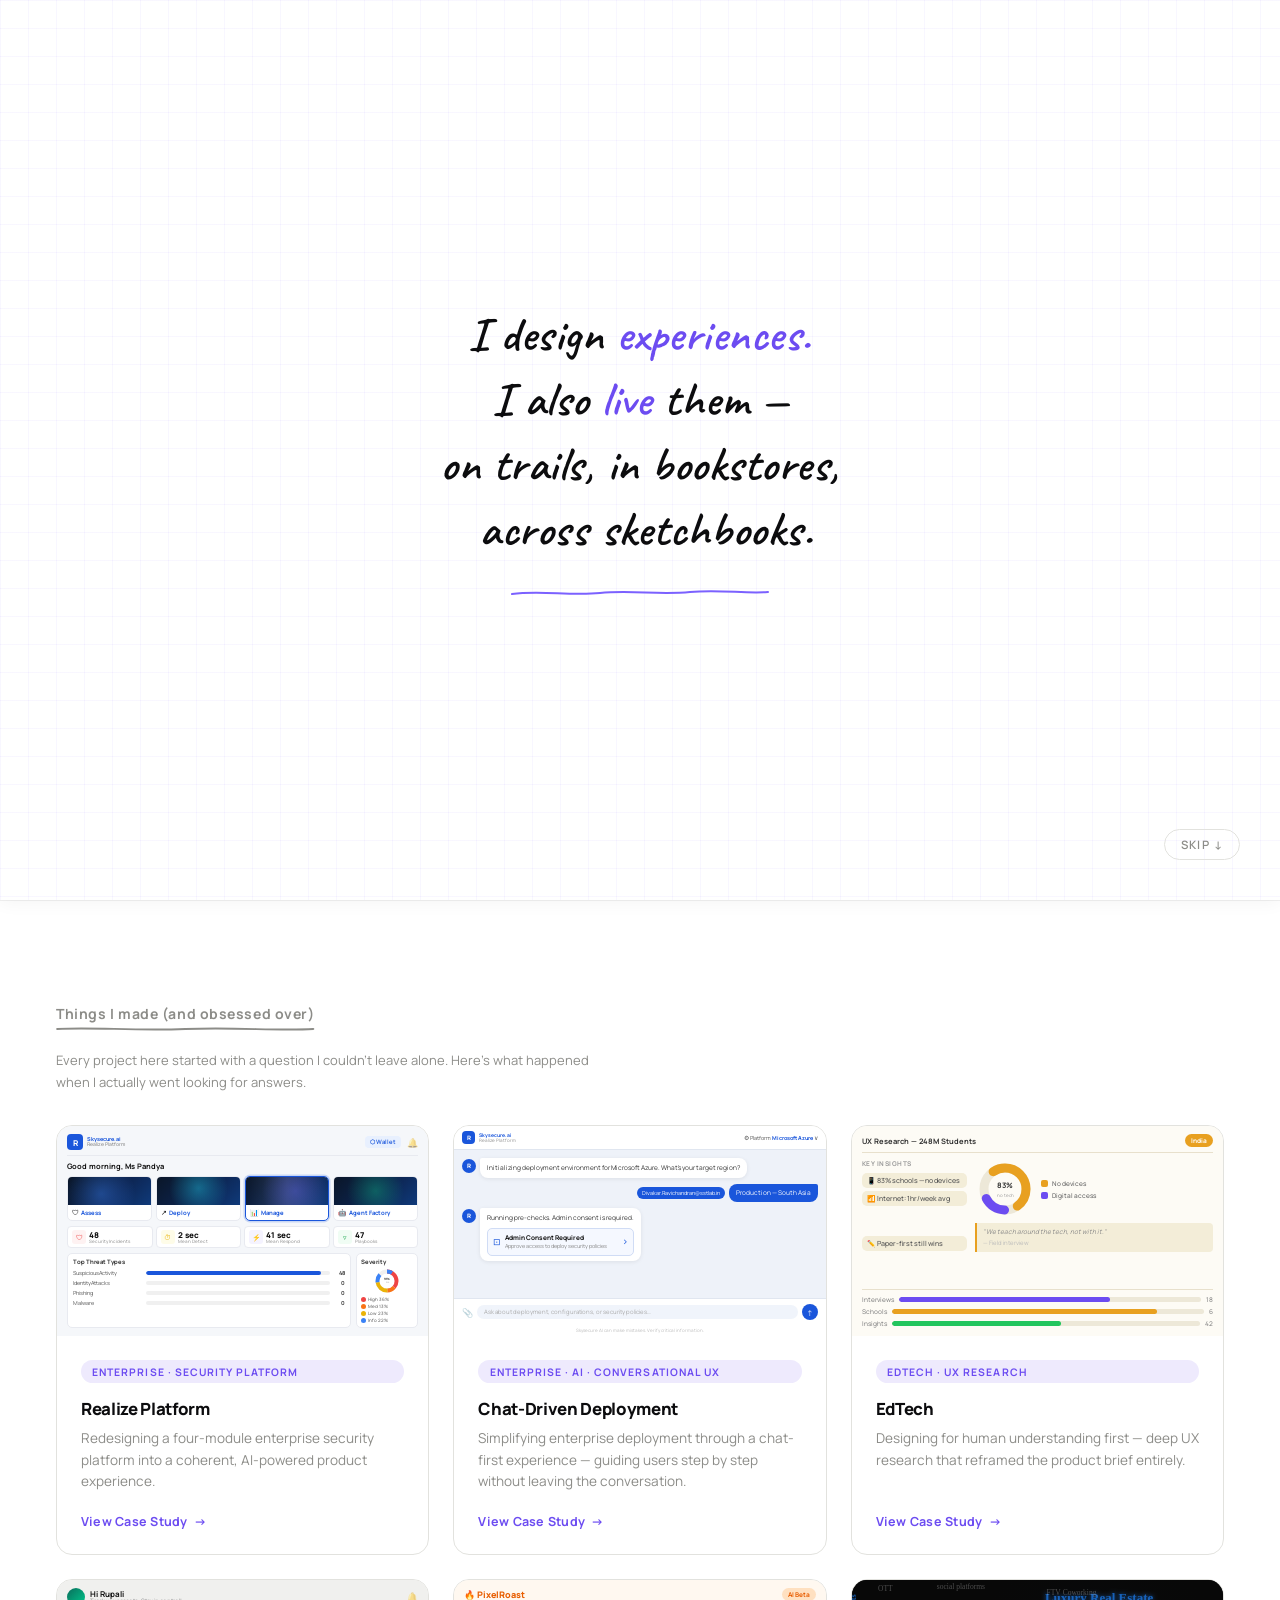
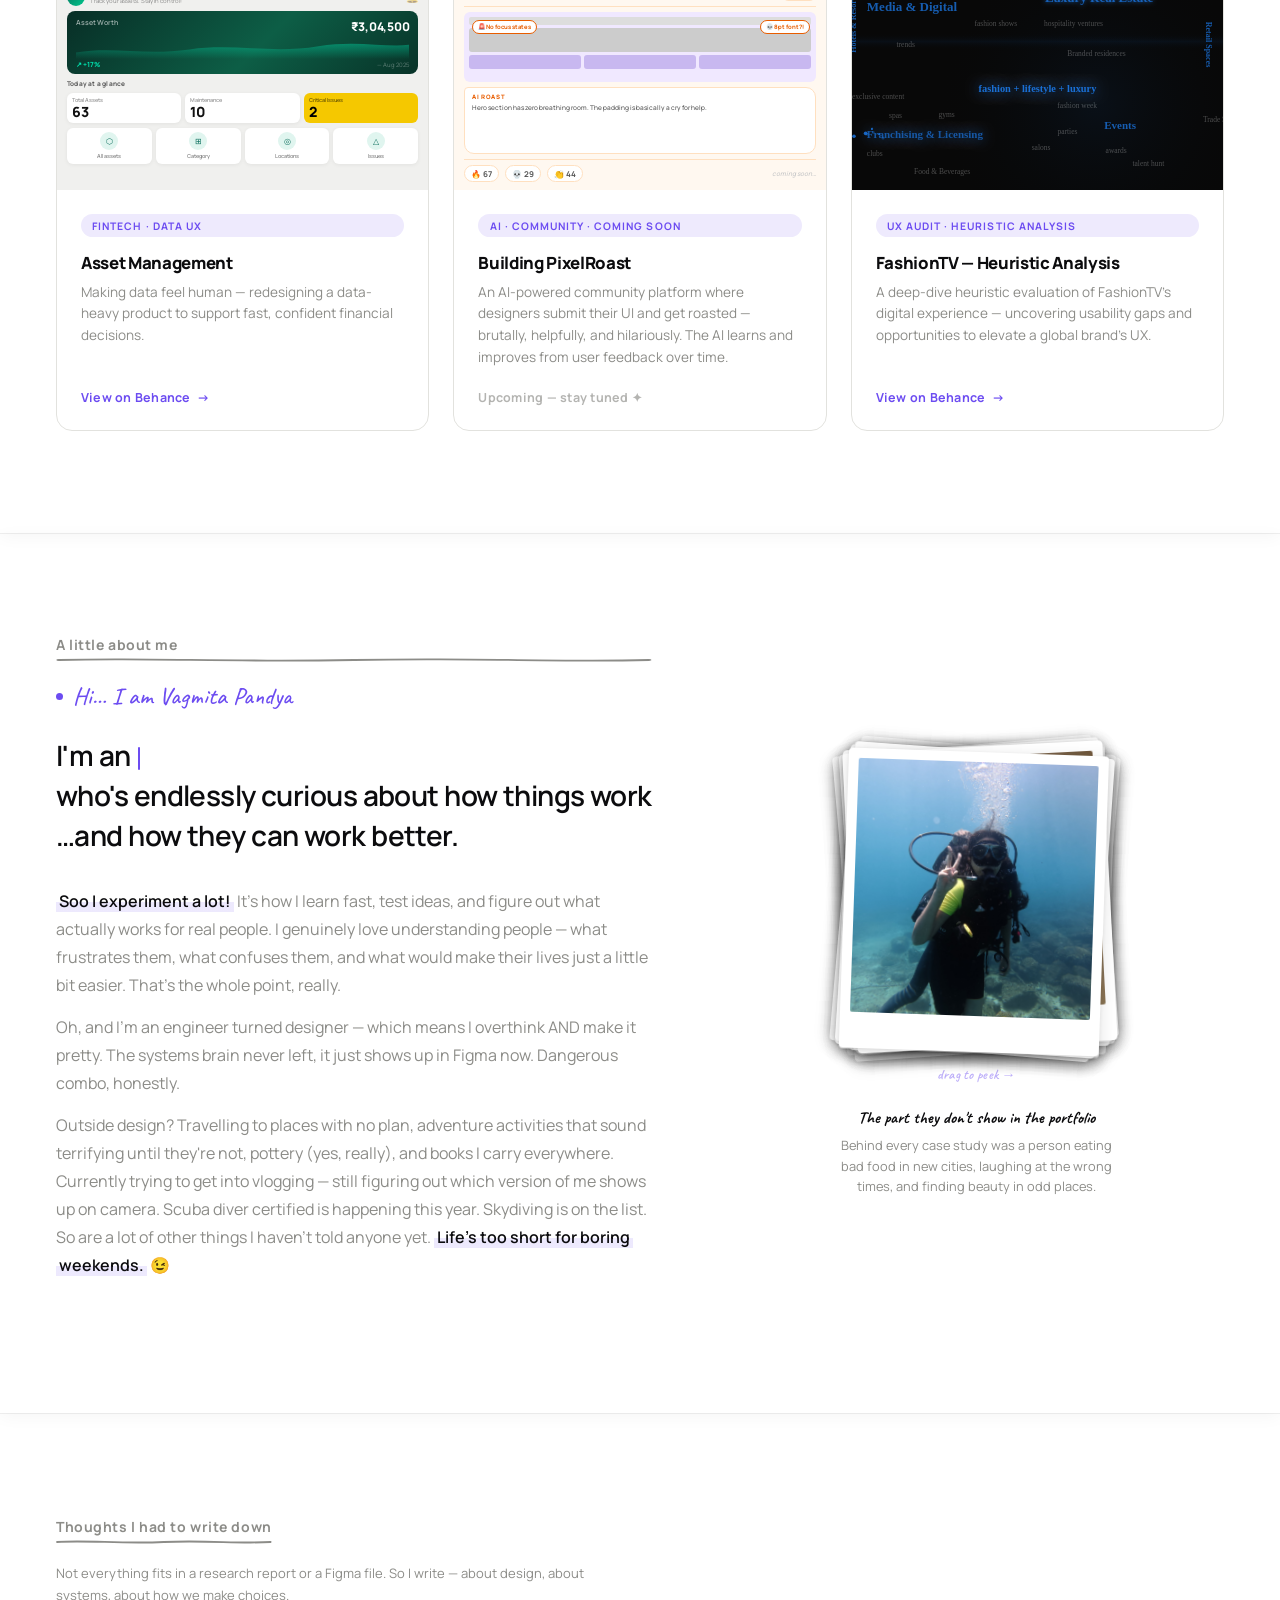
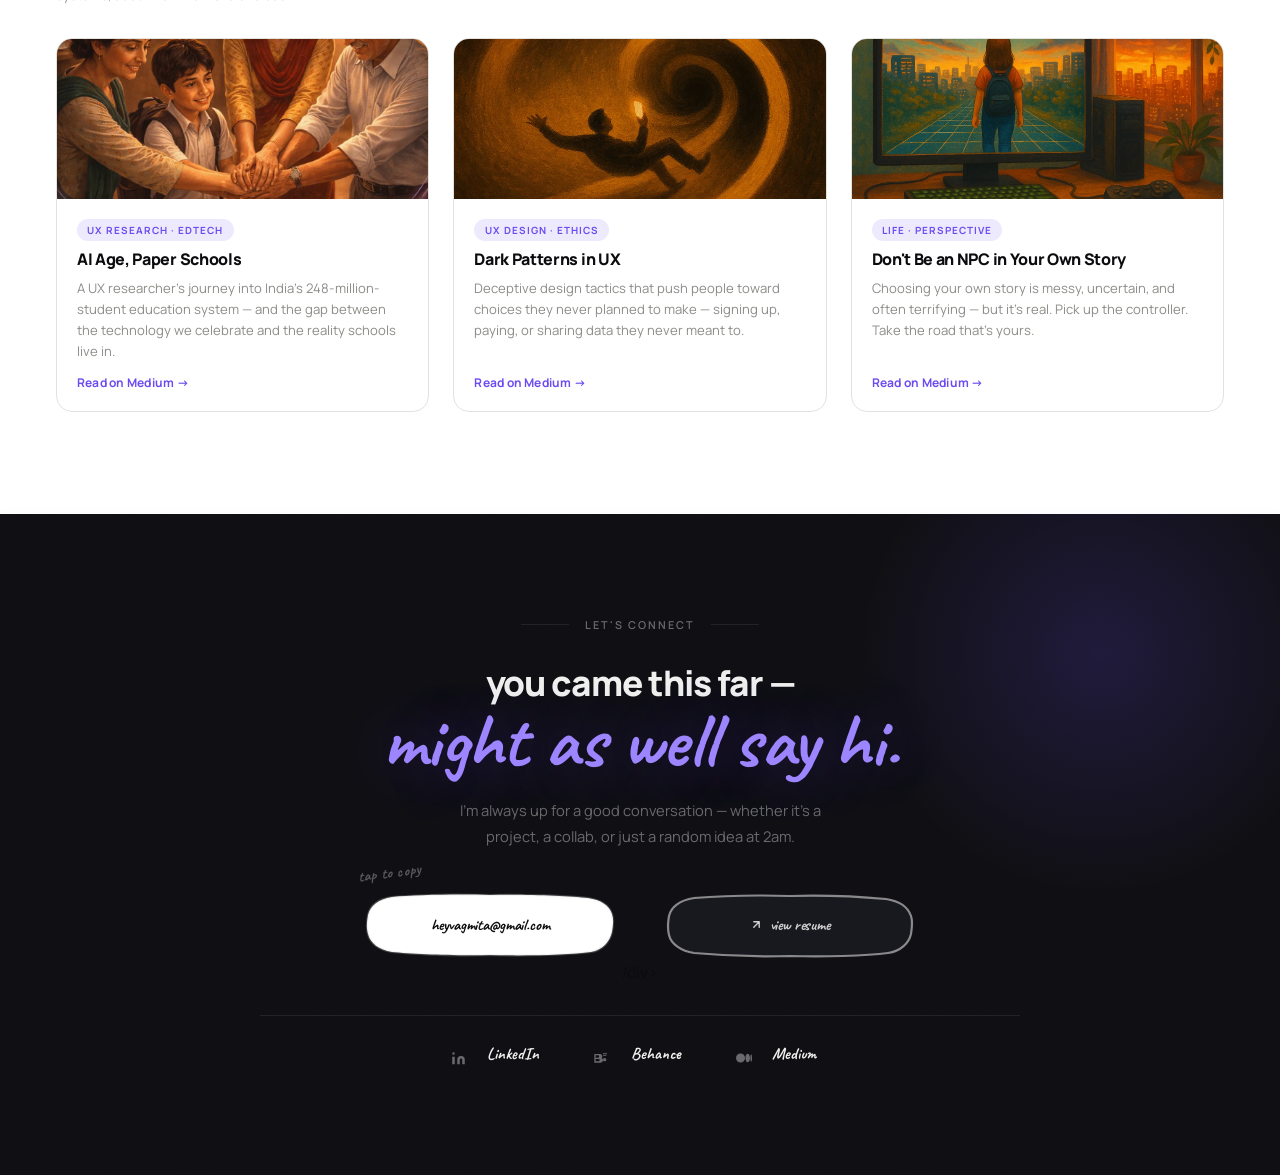
==== commit 21530fe6: "Update index.html" ====
--- a/index.html
+++ b/index.html
@@ -299,37 +299,41 @@
 ════════════════════════════════════════ */
 
 /* ── HERO ── */
+/* Override .sec padding so our height-based layout controls spacing */
+#hero.sec{padding:clamp(1rem,3vw,2.5rem) clamp(1.25rem,5vw,3.5rem);}
 #hero{
-  min-height:calc(100vh - var(--nav-h));
+  height:calc(100vh - var(--nav-h));
+  max-height:calc(100vh - var(--nav-h));
   display:flex;flex-direction:column;justify-content:center;
-  padding:clamp(3rem,6vw,5rem) clamp(1.25rem,5vw,3.5rem);
+  padding:clamp(1rem,3vw,2.5rem) clamp(1.25rem,5vw,3.5rem);
+  overflow:hidden;
 }
 .hero-label{
   font-size:.7rem;font-weight:600;
   letter-spacing:.18em;text-transform:uppercase;
-  color:var(--violet);margin-bottom:2rem;
+  color:var(--violet);margin-bottom:clamp(1.5rem,3vh,2.5rem);
   display:flex;align-items:center;gap:.6rem;
 }
 .hero-label::before{content:'';width:6px;height:6px;border-radius:50%;background:var(--violet);animation:blink 2.5s ease-in-out infinite}
 .hero-h{
   font-family:var(--body);font-weight:800;
-  font-size:clamp(3rem,9vw,8.5rem);
+  font-size:clamp(3rem,8vw,9rem);
   line-height:.92;letter-spacing:-.04em;
   color:var(--black);max-width:1000px;
-  margin-bottom:1rem;
+  margin-bottom:clamp(.4rem,1vh,.8rem);
 }
 .hero-hand{
   display:block;
   font-family:var(--hand);font-weight:700;
-  font-size:clamp(2.5rem,7vw,6.5rem);
+  font-size:clamp(2.5rem,7vw,7.5rem);
   color:var(--violet);
   line-height:1.1;letter-spacing:-.01em;
-  margin-bottom:2rem;
+  margin-bottom:clamp(1.5rem,3vh,2.5rem);
 }
 .hero-body{
-  font-size:clamp(.95rem,1.5vw,1.1rem);
+  font-size:clamp(.85rem,1.2vw,.98rem);
   color:var(--muted);max-width:520px;
-  line-height:1.7;font-weight:400;margin-bottom:2.5rem;
+  line-height:1.6;font-weight:400;margin-bottom:0;
 }
 .hero-actions{display:flex;gap:.85rem;flex-wrap:wrap}
 
@@ -2255,13 +2259,13 @@
   <div class="page-view active" id="view-home">
 
     <!-- Hero -->
-    <section id="hero" class="sec" style="padding-top:clamp(3rem,6vw,5rem);padding-bottom:clamp(3rem,6vw,5rem);position:relative">
+    <section id="hero" class="sec" style="position:relative">
       <div class="hero-label">AI Product Designer</div>
       <h1 class="hero-h">Most AI is designed<br>for engineers.</h1>
       <span class="hero-hand">I design it for humans.</span>
-      <p class="hero-body" style="margin-bottom:1rem;">3+ years in AI SaaS, fintech, edtech &amp; social impact. I dig into user pain points, obsess over systems, build design systems for fun, and never stop experimenting.</p>
-      <p class="hero-body" style="margin-bottom:0;">Curious where all that ends up?</p>
-      <div class="hero-actions" style="margin-top:1rem;">
+      <p class="hero-body" style="margin-bottom:.4rem;">3+ years in AI SaaS, fintech, edtech &amp; social impact. I dig into user pain points, obsess over systems, build design systems for fun, and never stop experimenting.</p>
+      <div style="display:flex;align-items:center;gap:1.5rem;flex-wrap:wrap;margin-top:.75rem;">
+        <p class="hero-body" style="margin-bottom:0;font-style:italic;">Curious where all that ends up?</p>
         <a class="btn-solid" onclick="scrollToSection('work')">
           <svg class="hd-oval-svg" viewBox="0 0 260 68" preserveAspectRatio="none" xmlns="http://www.w3.org/2000/svg">
             <path d="M28,7 C55,4 105,3 130,4 C155,3 205,4 232,7 C247,10 255,20 257,30 C259,38 257,48 254,55 C249,61 228,64 200,65 C175,66 155,66 130,66 C105,66 85,66 60,65 C32,64 11,61 6,55 C3,48 1,38 3,30 C5,20 13,10 28,7 Z" class="hd-fill"/>
@@ -2269,7 +2273,6 @@
           </svg>
           <span>View My Work →</span>
         </a>
-
       </div>
 
       <!-- play zone -->
